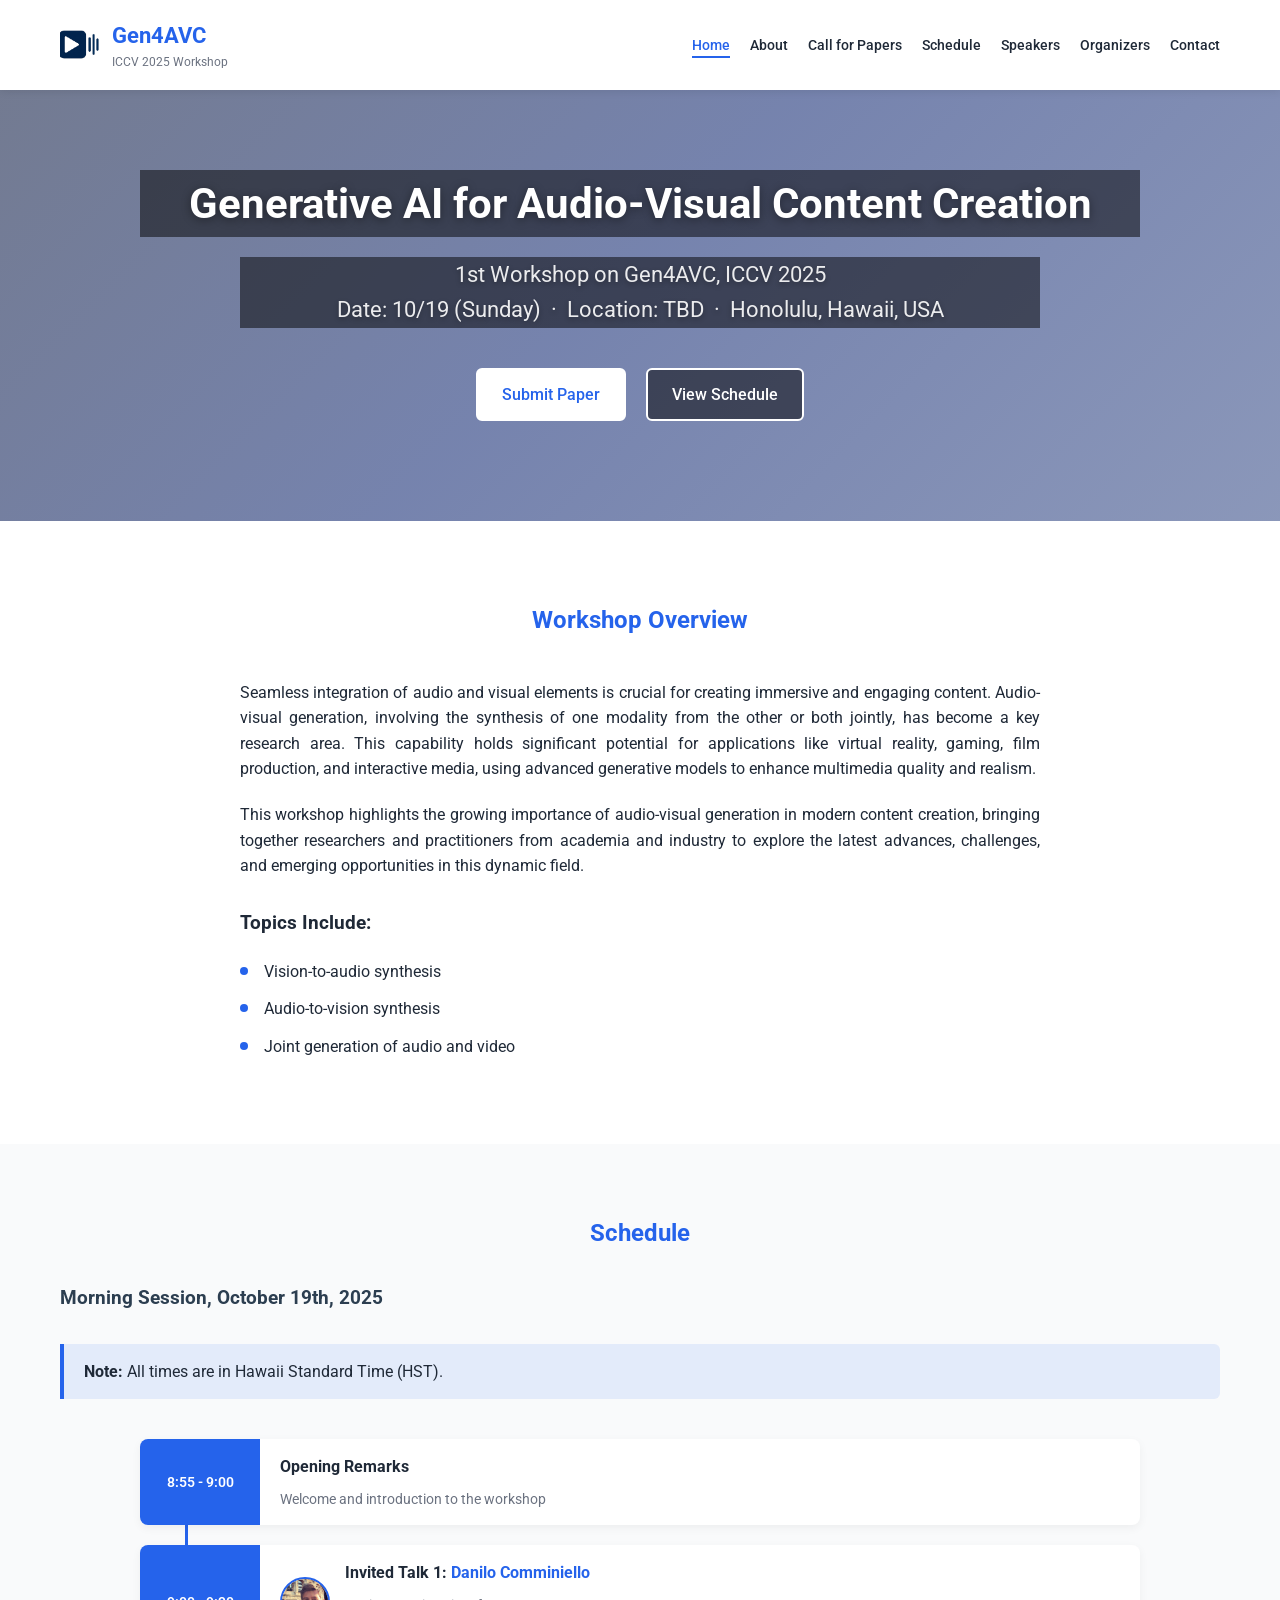
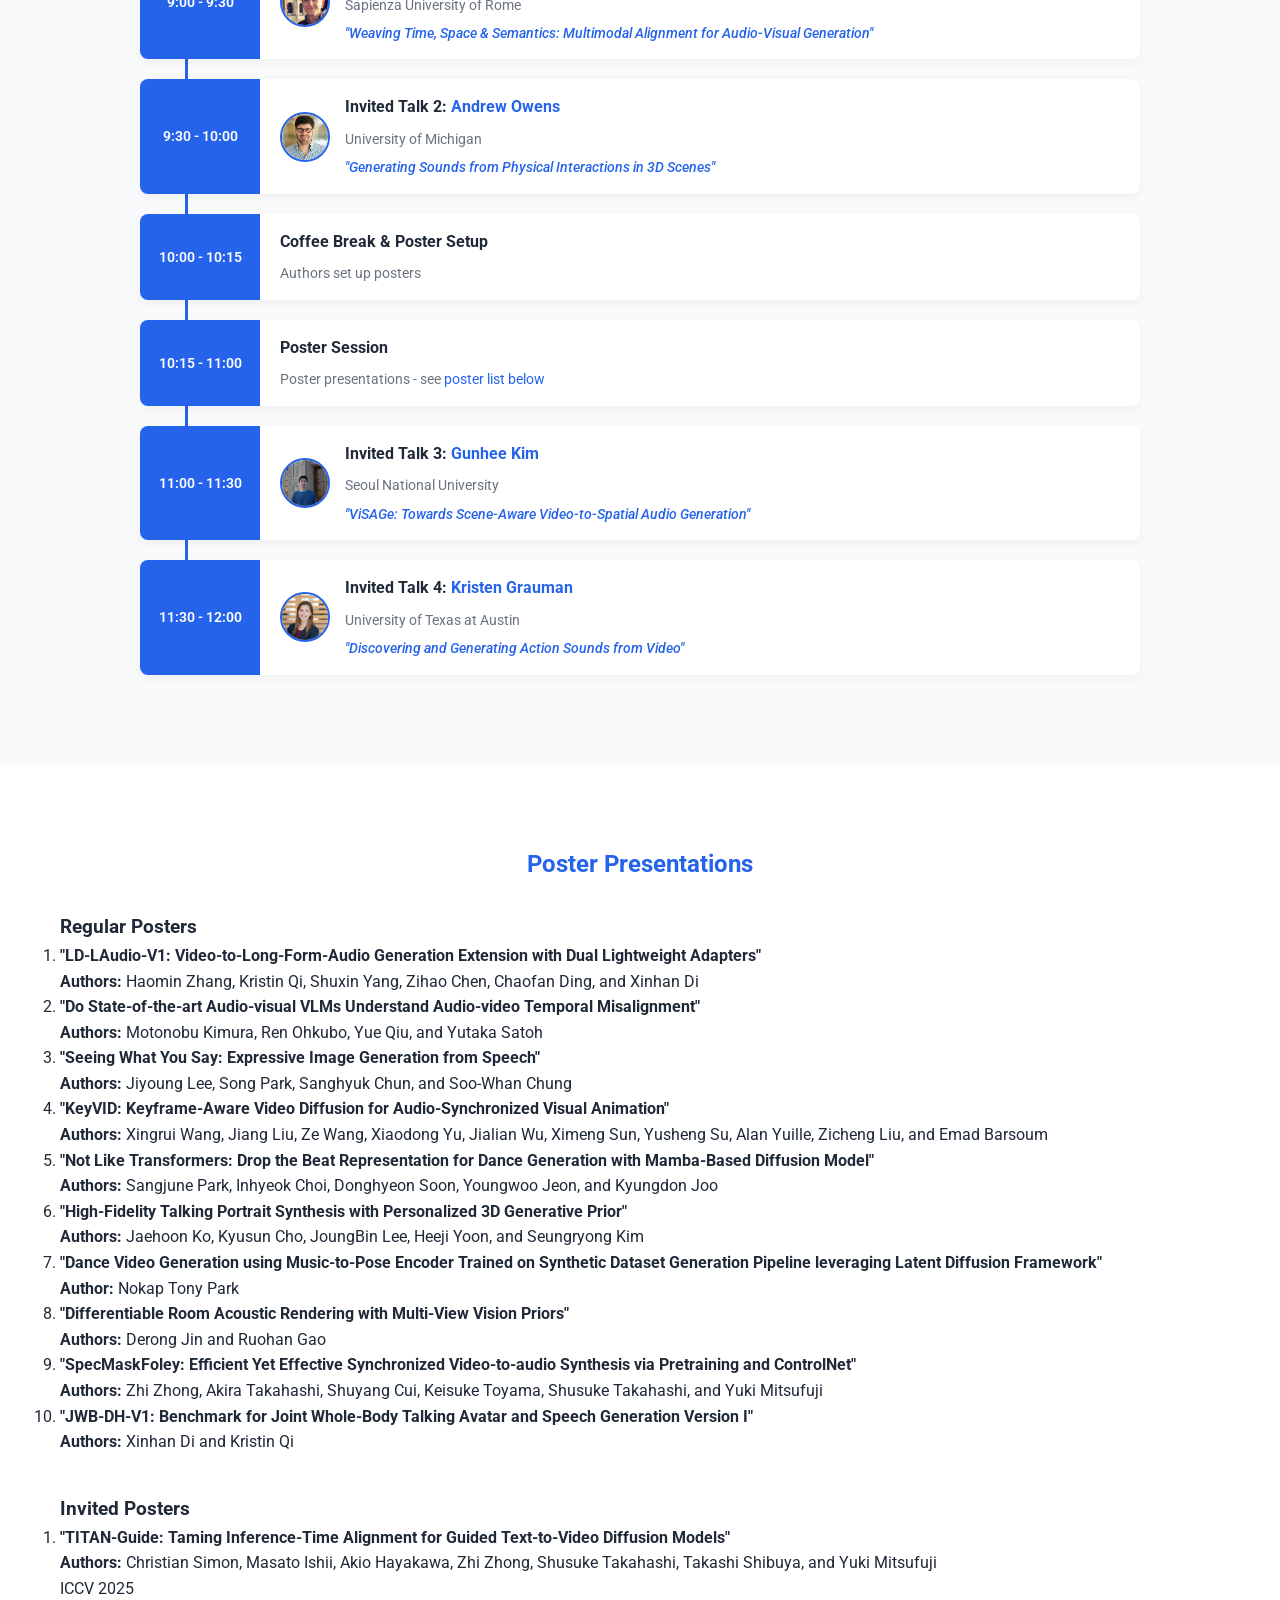
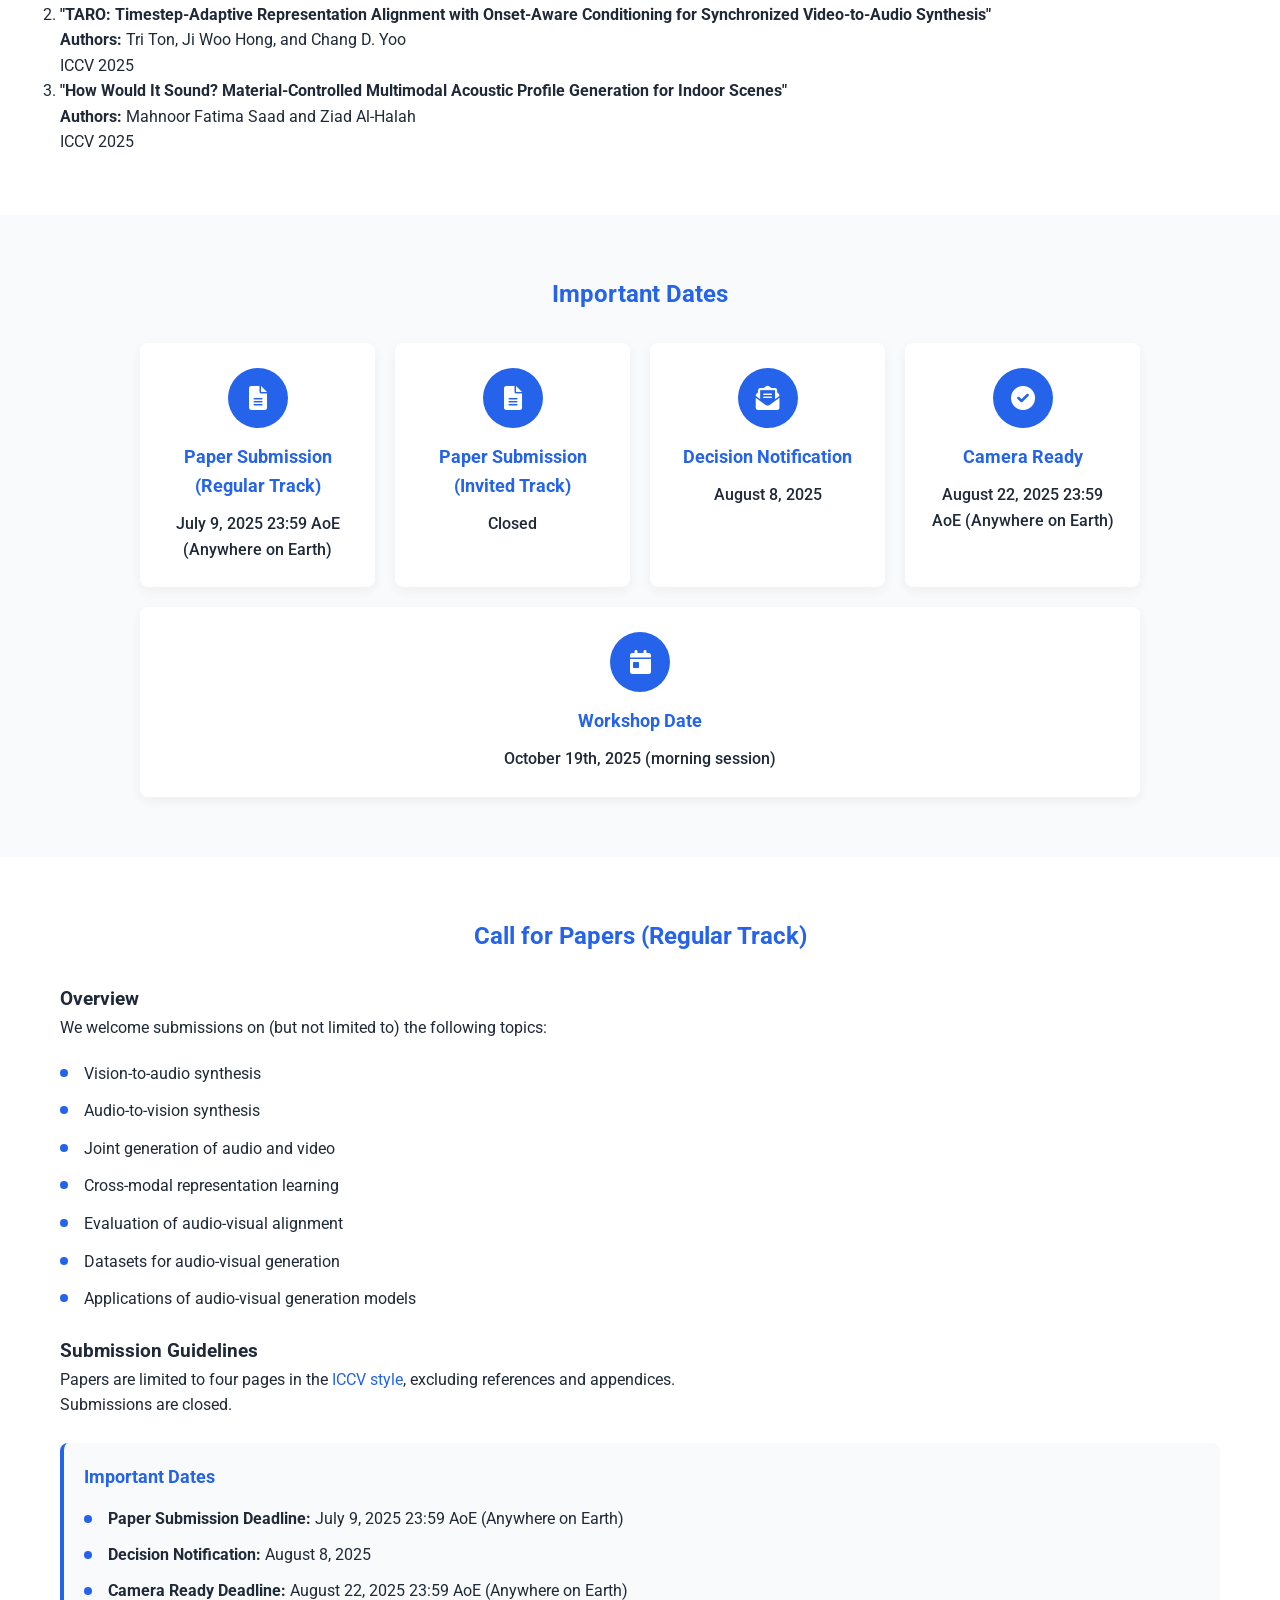
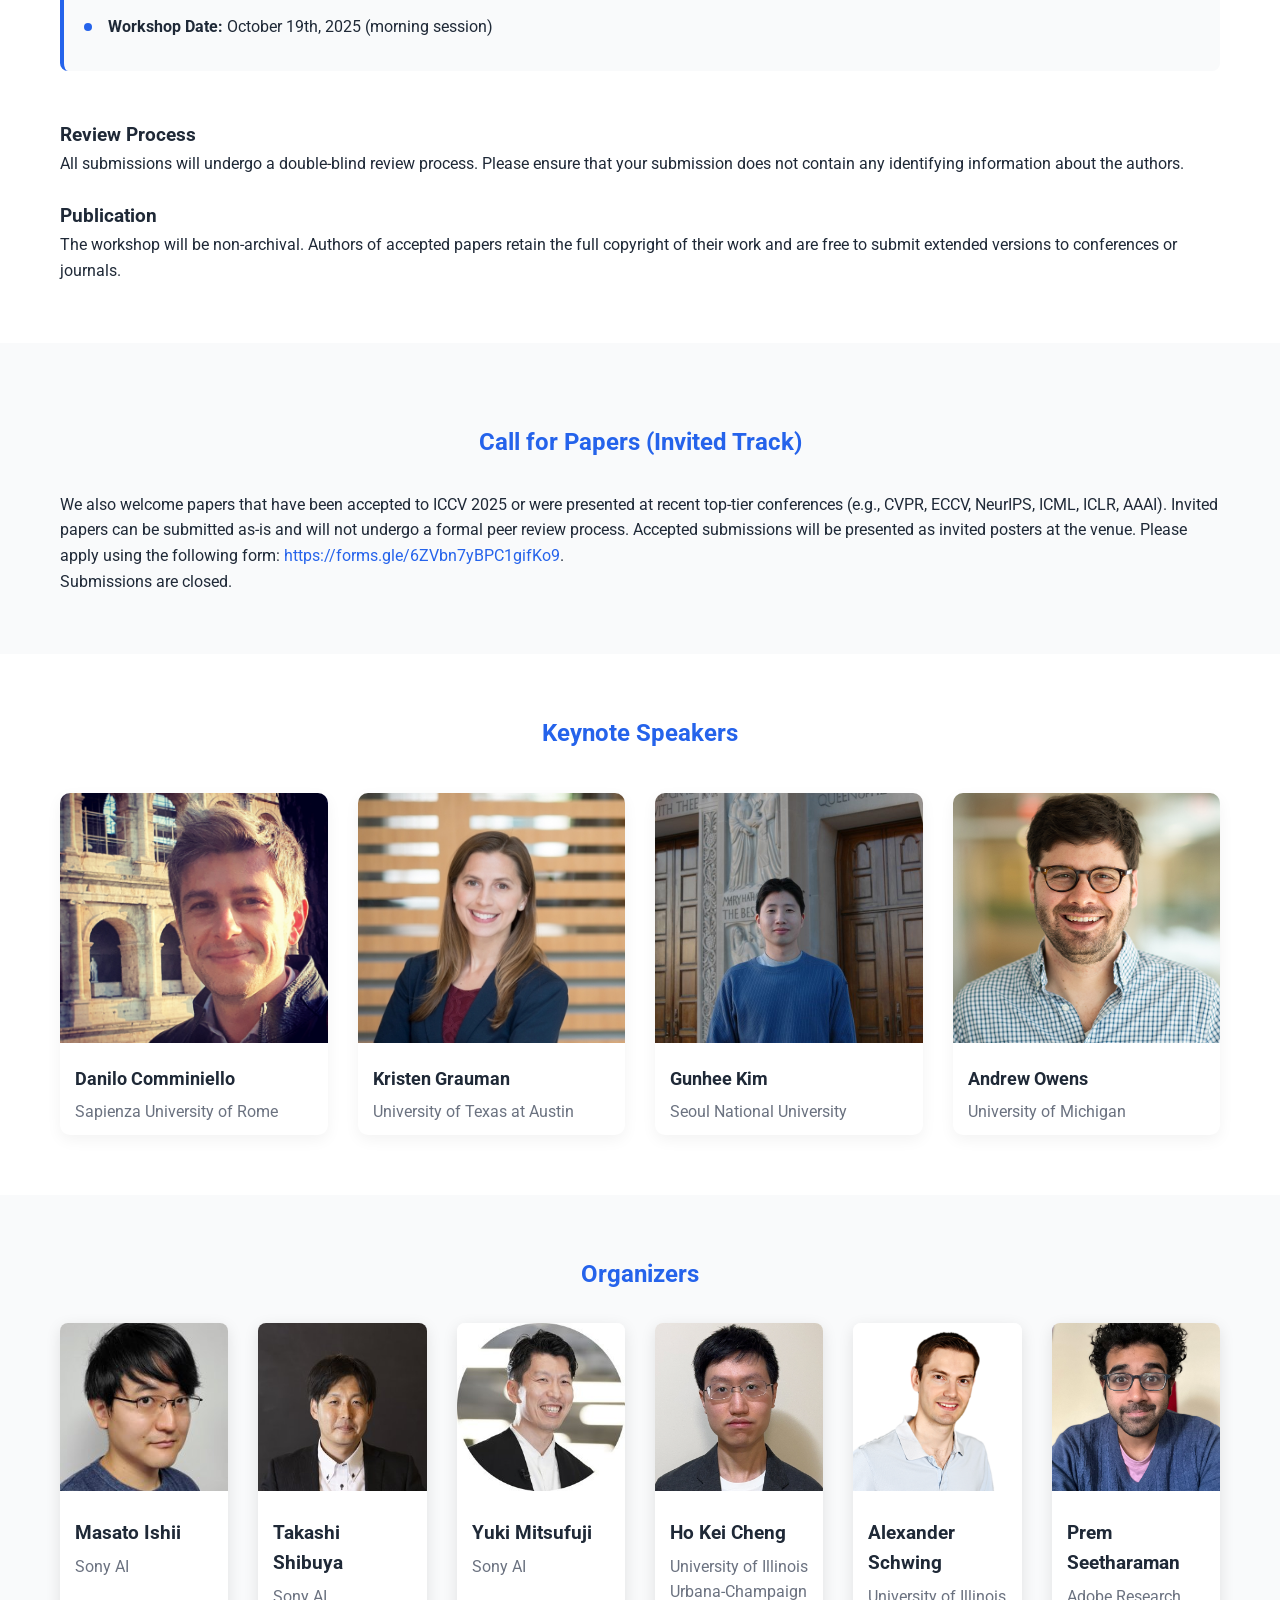
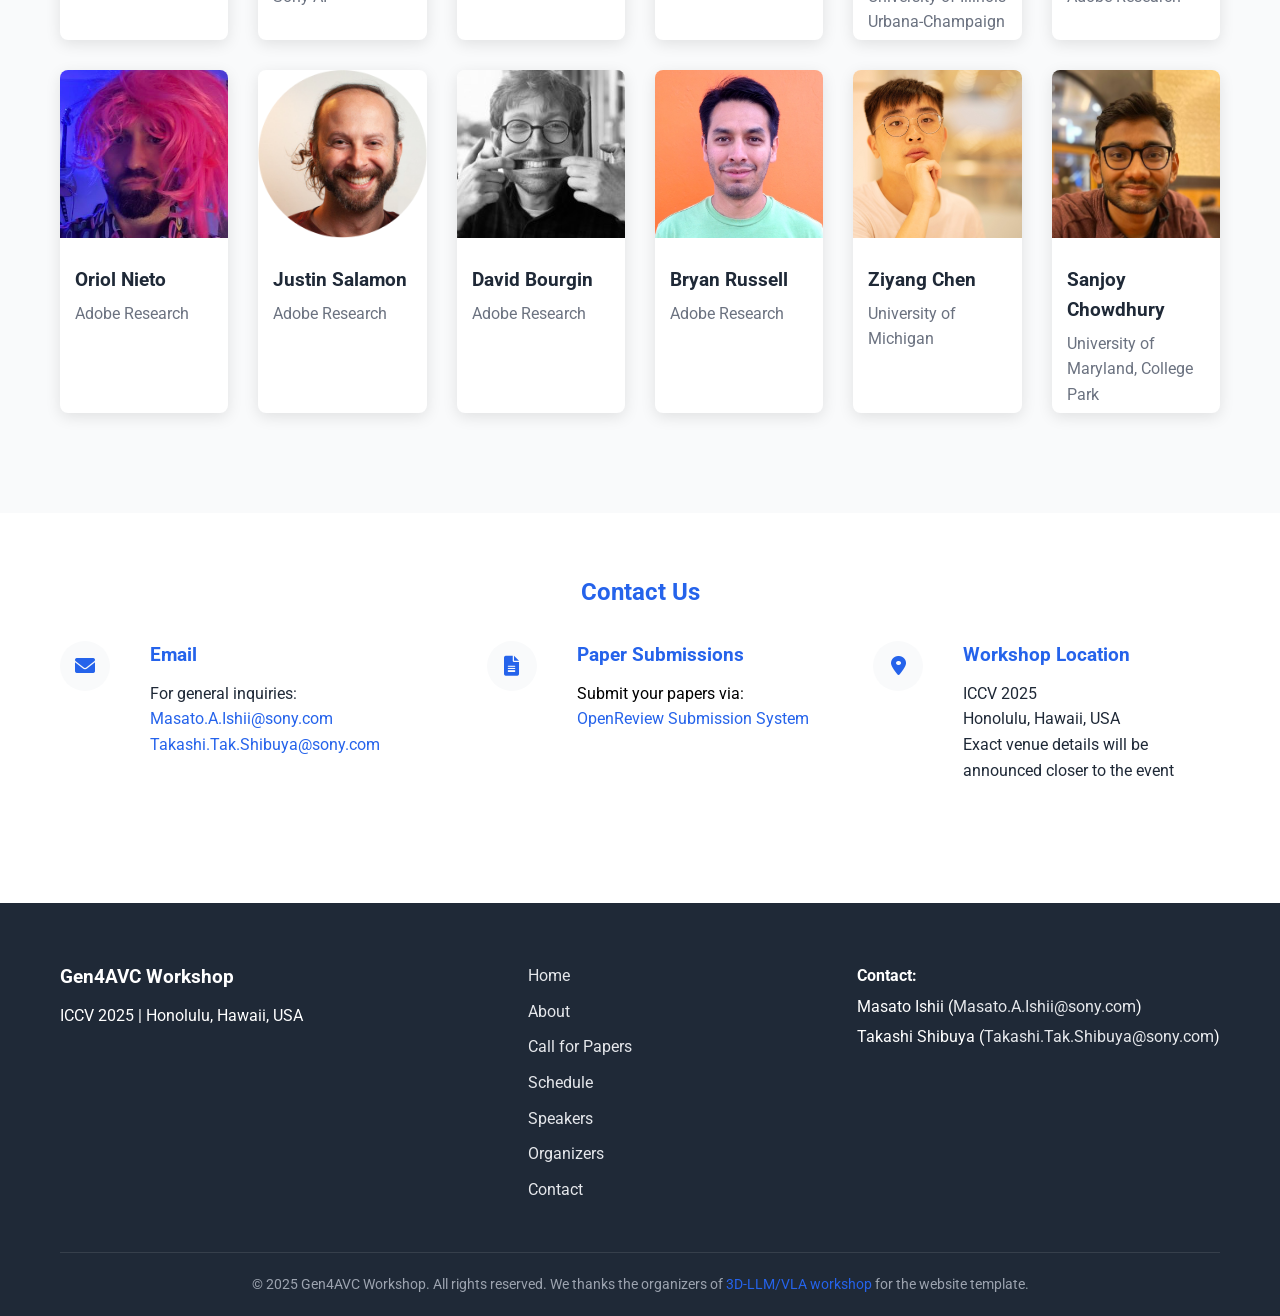
==== index.html @ 3eb81c3b "add schedule and posters" ====
<!DOCTYPE html>
<html lang="en">
    <head>
        <meta charset="UTF-8">
        <meta name="viewport" content="width=device-width, initial-scale=1.0">

        <!-- Primary Meta Tags -->
        <title>Gen4AVC Workshop | ICCV 2025</title>
        <meta name="title" content="Gen4AVC Workshop | ICCV 2025">
        <meta name="description"
            content="Generative AI for Audio-Visual Content Creation. Join us at ICCV 2025 in Hawaii, USA to explore multimodal generation with sight and sound.">
        <meta name="keywords" content="audio-visual, multimodal, generative models, ICCV 2025, computer vision">
        <meta name="author" content="Gen4AVC Workshop Organizers">

        <!-- Favicon -->
        <link rel="icon" type="image/png" href="imgs/logo.png">

        <!-- Canonical URL -->
        <link rel="canonical" href="https://gen4avc.github.io/">

        <!-- Open Graph / Facebook -->
        <meta property="og:type" content="website">
        <meta property="og:url" content="https://gen4avc.github.io/">
        <meta property="og:title" content="Gen4AVC Workshop | ICCV 2025">
        <meta property="og:description"
            content="Generative AI for Audio-Visual Content Creation. Join us at ICCV 2025 in Hawaii, USA to explore multimodal generation with sight and sound.">
        <meta property="og:image"
            content="https://gen4avc.github.io/imgs/card.jpg">
        <meta property="og:image:type" content="image/jpeg">
        <meta property="og:image:width" content="1776">
        <meta property="og:image:height" content="511">

        <!-- Twitter -->
        <meta name="twitter:card" content="summary_large_image">
        <meta name="twitter:url"
            content="https://gen4avc.github.io/">
        <meta name="twitter:title"
            content="Gen4AVC Workshop | ICCV 2025">
        <meta name="twitter:description"
            content="Generative AI for Audio-Visual Content Creation. Join us at ICCV 2025 in Hawaii, USA to explore multimodal generation with sight and sound.">
        <meta name="twitter:image"
            content="https://gen4avc.github.io/imgs/card.jpg">

        <!-- Schema.org for Google -->
        <!-- <script type="application/ld+json">
        {
          "@context": "https://schema.org",
          "@type": "Event",
          "name": "3D-LLM/VLA Workshop at CVPR 2025",
          "description": "Workshop on Bridging Language, Vision and Action in 3D Environments",
          "startDate": "2025-06-12T08:00:00-05:00",
          "endDate": "2025-06-12T12:30:00-05:00",
          "eventStatus": "https://schema.org/EventScheduled",
          "eventAttendanceMode": "https://schema.org/OfflineEventAttendanceMode",
          "location": {
            "@type": "Place",
            "name": "CVPR 2025",
            "address": {
              "@type": "PostalAddress",
              "addressLocality": "Nashville",
              "addressRegion": "TN",
              "addressCountry": "USA"
            }
          },
          "organizer": {
            "@type": "Organization",
            "name": "3D-LLM/VLA Workshop Organizing Committee",
            "url": "https://3d-llm-vla.github.io/"
          },
          "image": "https://3d-llm-vla.github.io/imgs/logo.png",
          "offers": {
            "@type": "Offer",
            "availability": "https://schema.org/InStock",
            "url": "https://3d-llm-vla.github.io/"
          }
        }
        </script> -->

        <!-- Existing CSS and font links -->
        <link rel="stylesheet" href="css/styles.css">
        <link rel="stylesheet"
            href="https://cdnjs.cloudflare.com/ajax/libs/font-awesome/6.0.0/css/all.min.css">
        <link
            href="https://fonts.googleapis.com/css2?family=Roboto:wght@300;400;500;700&display=swap"
            rel="stylesheet">
        <!-- Removed Three.js and VANTA.js scripts for static gradient background -->

        <script>
        // Define the deadlines (converted to UTC)
        // Submission Deadline: July 9, 2025 23:59 AoE equals July 10, 2025 11:59:00 UTC
        var submissionDeadline = new Date("Jul 10, 2025 11:59:00 UTC").getTime();
        // Camera Ready Deadline: Aug. 22, 2025 23:59 AoE equals Aug. 23, 2025 11:59:00 UTC
        var cameraReadyDeadline = new Date("Aug 23, 2025 11:59:00 UTC").getTime();

        // Function to update a countdown element by id
        function updateCountdown(deadline, elementId) {
            var now = new Date().getTime();
            var distance = deadline - now;
            var countdownElem = document.getElementById(elementId);
            if (distance < 0) {
            countdownElem.innerHTML = "00 weeks 00 days 00:00:00";
            countdownElem.style.color = "gray";
            } else {
            var totalDays = Math.floor(distance / (1000 * 60 * 60 * 24));
            var weeks = Math.floor(totalDays / 7);
            var days = totalDays % 7;
            var hours = Math.floor((distance % (1000 * 60 * 60 * 24)) / (1000 * 60 * 60));
            var minutes = Math.floor((distance % (1000 * 60 * 60)) / (1000 * 60));
            var seconds = Math.floor((distance % (1000 * 60)) / 1000);
            var formatNumber = function(num) {
                return num < 10 ? "0" + num : num;
            };
            countdownElem.innerHTML = formatNumber(weeks) + " weeks " +
                formatNumber(days) + " days " + formatNumber(hours) + ":" +
                formatNumber(minutes) + ":" + formatNumber(seconds);
            }
            countdownElem.style.color = "black"; // Reset color to black if not expired
        }

        // Update both countdowns every second
        setInterval(function() {
            updateCountdown(submissionDeadline, "countdown_submission");
            updateCountdown(cameraReadyDeadline, "countdown_camera");
        }, 1000);
        </script>
    </script>
    </head>

    <body>
        <header class="fixed-header">
            <div class="container">
                <div class="logo">
                    <div class="logo-container">
                        <img src="imgs/logo.png" alt="Gen4AVC Logo"
                            class="logo-image">
                        <div class="logo-text">
                            <h1>Gen4AVC</h1>
                            <p>ICCV 2025 Workshop</p>
                        </div>
                    </div>
                </div>
                <nav>
                    <ul>
                        <li><a href="#home" class="active">Home</a></li>
                        <li><a href="#about">About</a></li>
                        <li><a href="#call">Call for Papers</a></li>
                        <li><a href="#schedule">Schedule</a></li>
                        <li><a href="#speakers">Speakers</a></li>
                        <li><a href="#organizers">Organizers</a></li>
                        <li><a href="#contact">Contact</a></li>
                    </ul>
                    <div class="hamburger">
                        <span></span>
                        <span></span>
                        <span></span>
                    </div>
                </nav>
            </div>
        </header>

        <!-- Home/Hero Section -->
        <section id="home" class="hero">
            <div id="hero-background"></div>
            <div class="container">
                <h2 style="max-width: 1000px; margin-top: -40px; background-color: rgba(0, 0, 0, .5);">Generative AI for Audio-Visual Content Creation</h2>
                <p class="centered-subtitle" style="background-color: rgba(0, 0, 0, .5)">1st Workshop on Gen4AVC, ICCV 2025
                    <br>
                    Date: 10/19 (Sunday) &nbsp;&middot;&nbsp; Location: TBD &nbsp;&middot;&nbsp; Honolulu, Hawaii, USA</p>
                <div class="cta-buttons">
                    <a href="#call" class="btn primary">Submit Paper</a>
                    <a href="#schedule" class="btn secondary" style="background-color: rgba(0, 0, 0, .5)">View Schedule</a>
                </div>
            </div>
        </section>

        <!-- About/Overview Section -->
        <section id="about" class="overview" style="margin-bottom: -60px;">
            <div class="container">
                <h2>Workshop Overview</h2>
                <div class="overview-content">
                    <div class="overview-text">
                        <p style="text-align: justify;">Seamless integration of audio and visual elements is crucial for creating immersive and engaging content. Audio-visual generation, involving the synthesis of one modality from the other or both jointly,
                        has become a key research area. This capability holds significant potential for applications like virtual reality, gaming, film production, and interactive media, using advanced generative models to enhance
                        multimedia quality and realism.</p>
                        
                        <p style="text-align: justify;">This workshop highlights the growing importance of audio-visual generation in modern content
                        creation, bringing together researchers and practitioners from academia and industry to explore the latest advances, challenges, and emerging opportunities in this dynamic field.</p>

                    <div class="topics" style="margin-top: 30px;">
                        <h3>Topics Include:</h3>
                        <ul>
                            <li>Vision-to-audio synthesis</li>
                            <li>Audio-to-vision synthesis</li>
                            <li>Joint generation of audio and video</li>
                        </ul>
                    </div>
                    </div>
                </div>
                
                
            </div>
        </section>

        <!-- Schedule Section -->
        <section id="schedule" class="schedule-section">
            <div class="container">
                <h2>Schedule</h2>
                <p><strong style="font-size: 1.2em; color: #2c3e50;">Morning Session, October 19th, 2025</strong></p>

                <div class="schedule-note">
                    <p><strong>Note:</strong> All times are in Hawaii Standard Time (HST).</p>
                </div>

                <div class="timeline">
                    <div class="timeline-item">
                        <div class="time">8:55 - 9:00</div>
                        <div class="event">
                            <h3>Opening Remarks</h3>
                            <p>Welcome and introduction to the workshop</p>
                        </div>
                    </div>

                    <div class="timeline-item">
                        <div class="time">9:00 - 9:30</div>
                        <div class="event">
                            <div class="event-with-photo">
                                <img src="imgs/speakers/danilo_comminiello.jpg" alt="Danilo Comminiello" class="speaker-thumbnail">
                                <div class="event-details">
                                    <h3>Invited Talk 1: <a href="https://danilocomminiello.site.uniroma1.it/" target="_blank">Danilo Comminiello</a></h3>
                                    <p>Sapienza University of Rome</p>
                                    <p class="talk-title">"Weaving Time, Space & Semantics: Multimodal Alignment for Audio-Visual Generation"</p>
                                </div>
                            </div>
                        </div>
                    </div>

                    <div class="timeline-item">
                        <div class="time">9:30 - 10:00</div>
                        <div class="event">
                            <div class="event-with-photo">
                                <img src="imgs/speakers/andrew_owens.jpg" alt="Andrew Owens" class="speaker-thumbnail">
                                <div class="event-details">
                                    <h3>Invited Talk 2: <a href="https://andrewowens.com/" target="_blank">Andrew Owens</a></h3>
                                    <p>University of Michigan</p>
                                    <p class="talk-title">"Generating Sounds from Physical Interactions in 3D Scenes"</p>
                                </div>
                            </div>
                        </div>
                    </div>

                    <div class="timeline-item">
                        <div class="time">10:00 - 10:15</div>
                        <div class="event">
                            <h3>Coffee Break & Poster Setup</h3>
                            <p>Authors set up posters</p>
                        </div>
                    </div>

                    <div class="timeline-item">
                        <div class="time">10:15 - 11:00</div>
                        <div class="event">
                            <h3>Poster Session</h3>
                            <p>Poster presentations - see <a href="#posters">poster list below</a></p>
                        </div>
                    </div>

                    <div class="timeline-item">
                        <div class="time">11:00 - 11:30</div>
                        <div class="event">
                            <div class="event-with-photo">
                                <img src="imgs/speakers/gunhee_kim.jpg" alt="Gunhee Kim" class="speaker-thumbnail">
                                <div class="event-details">
                                    <h3>Invited Talk 3: <a href="https://vision.snu.ac.kr/gunhee/" target="_blank">Gunhee Kim</a></h3>
                                    <p>Seoul National University</p>
                                    <p class="talk-title">"ViSAGe: Towards Scene-Aware Video-to-Spatial Audio Generation"</p>
                                </div>
                            </div>
                        </div>
                    </div>

                    <div class="timeline-item">
                        <div class="time">11:30 - 12:00</div>
                        <div class="event">
                            <div class="event-with-photo">
                                <img src="imgs/speakers/kristen_grauman.jpg" alt="Kristen Grauman" class="speaker-thumbnail">
                                <div class="event-details">
                                    <h3>Invited Talk 4: <a href="https://www.cs.utexas.edu/~grauman/" target="_blank">Kristen Grauman</a></h3>
                                    <p>University of Texas at Austin</p>
                                    <p class="talk-title">"Discovering and Generating Action Sounds from Video"</p>
                                </div>
                            </div>
                        </div>
                    </div>
                </div>
            </div>
        </section>

        <!-- Posters Section -->
        <section id="posters" class="posters-section">
            <div class="container">
                <h2>Poster Presentations</h2>
                
                <div class="posters-content">
                    <h3>Regular Posters</h3>
                    <ol class="poster-list">
                        <li class="poster-item">
                            <h4>"LD-LAudio-V1: Video-to-Long-Form-Audio Generation Extension with Dual Lightweight Adapters"</h4>
                            <p><strong>Authors:</strong> Haomin Zhang, Kristin Qi, Shuxin Yang, Zihao Chen, Chaofan Ding, and Xinhan Di</p>
                        </li>

                        <li class="poster-item">
                            <h4>"Do State-of-the-art Audio-visual VLMs Understand Audio-video Temporal Misalignment"</h4>
                            <p><strong>Authors:</strong> Motonobu Kimura, Ren Ohkubo, Yue Qiu, and Yutaka Satoh</p>
                        </li>

                        <li class="poster-item">
                            <h4>"Seeing What You Say: Expressive Image Generation from Speech"</h4>
                            <p><strong>Authors:</strong> Jiyoung Lee, Song Park, Sanghyuk Chun, and Soo-Whan Chung</p>
                        </li>

                        <li class="poster-item">
                            <h4>"KeyVID: Keyframe-Aware Video Diffusion for Audio-Synchronized Visual Animation"</h4>
                            <p><strong>Authors:</strong> Xingrui Wang, Jiang Liu, Ze Wang, Xiaodong Yu, Jialian Wu, Ximeng Sun, Yusheng Su, Alan Yuille, Zicheng Liu, and Emad Barsoum</p>
                        </li>

                        <li class="poster-item">
                            <h4>"Not Like Transformers: Drop the Beat Representation for Dance Generation with Mamba-Based Diffusion Model"</h4>
                            <p><strong>Authors:</strong> Sangjune Park, Inhyeok Choi, Donghyeon Soon, Youngwoo Jeon, and Kyungdon Joo</p>
                        </li>

                        <li class="poster-item">
                            <h4>"High-Fidelity Talking Portrait Synthesis with Personalized 3D Generative Prior"</h4>
                            <p><strong>Authors:</strong> Jaehoon Ko, Kyusun Cho, JoungBin Lee, Heeji Yoon, and Seungryong Kim</p>
                        </li>

                        <li class="poster-item">
                            <h4>"Dance Video Generation using Music-to-Pose Encoder Trained on Synthetic Dataset Generation Pipeline leveraging Latent Diffusion Framework"</h4>
                            <p><strong>Author:</strong> Nokap Tony Park</p>
                        </li>

                        <li class="poster-item">
                            <h4>"Differentiable Room Acoustic Rendering with Multi-View Vision Priors"</h4>
                            <p><strong>Authors:</strong> Derong Jin and Ruohan Gao</p>
                        </li>

                        <li class="poster-item">
                            <h4>"SpecMaskFoley: Efficient Yet Effective Synchronized Video-to-audio Synthesis via Pretraining and ControlNet"</h4>
                            <p><strong>Authors:</strong> Zhi Zhong, Akira Takahashi, Shuyang Cui, Keisuke Toyama, Shusuke Takahashi, and Yuki Mitsufuji</p>
                        </li>

                        <li class="poster-item">
                            <h4>"JWB-DH-V1: Benchmark for Joint Whole-Body Talking Avatar and Speech Generation Version I"</h4>
                            <p><strong>Authors:</strong> Xinhan Di and Kristin Qi</p>
                        </li>
                    </ol>

                    <h3 style="margin-top: 40px;">Invited Posters</h3>
                    <ol class="poster-list">
                        <li class="poster-item invited">
                            <h4>"TITAN-Guide: Taming Inference-Time Alignment for Guided Text-to-Video Diffusion Models"</h4>
                            <p><strong>Authors:</strong> Christian Simon, Masato Ishii, Akio Hayakawa, Zhi Zhong, Shusuke Takahashi, Takashi Shibuya, and Yuki Mitsufuji</p>
                            <p class="venue-tag">ICCV 2025</p>
                        </li>

                        <li class="poster-item invited">
                            <h4>"TARO: Timestep-Adaptive Representation Alignment with Onset-Aware Conditioning for Synchronized Video-to-Audio Synthesis"</h4>
                            <p><strong>Authors:</strong> Tri Ton, Ji Woo Hong, and Chang D. Yoo</p>
                            <p class="venue-tag">ICCV 2025</p>
                        </li>

                        <li class="poster-item invited">
                            <h4>"How Would It Sound? Material-Controlled Multimodal Acoustic Profile Generation for Indoor Scenes"</h4>
                            <p><strong>Authors:</strong> Mahnoor Fatima Saad and Ziad Al-Halah</p>
                            <p class="venue-tag">ICCV 2025</p>
                        </li>
                    </ol>
                </div>
            </div>
        </section>

        <!-- Important Dates Section -->
        <section id="dates" class="dates-section">
            <div class="container">
                <h2>Important Dates</h2>
                <div class="dates-container">
                    <div class="date-item">
                        <div class="date-icon">
                            <i class="fas fa-file-alt"></i>
                        </div>
                        <div class="date-info">
                            <h3>Paper Submission (Regular Track)</h3>
                            <p>July 9, 2025 23:59 AoE (Anywhere on Earth)</p>
                            <!-- <div id="countdown_submission"></div> -->
                        </div>
                    </div>

                    <div class="date-item">
                        <div class="date-icon">
                            <i class="fas fa-file-alt"></i>
                        </div>
                        <div class="date-info">
                            <h3>Paper Submission (Invited Track)</h3>
                            <p>Closed</p>
                            <!-- <div id="countdown_submission"></div> -->
                        </div>
                    </div>

                    <div class="date-item">
                        <div class="date-icon">
                            <i class="fas fa-envelope-open-text"></i>
                        </div>
                        <div class="date-info">
                            <h3>Decision Notification</h3>
                            <p>August 8, 2025</p>
                        </div>
                    </div>

                    <div class="date-item">
                        <div class="date-icon">
                            <i class="fas fa-check-circle"></i>
                        </div>
                        <div class="date-info">
                            <h3>Camera Ready</h3>
                            <p>August 22, 2025 23:59 AoE (Anywhere on Earth)</p>
                            <!-- <div id="countdown_camera"></div> -->
                        </div>
                    </div>

                    <div class="date-item">
                        <div class="date-icon">
                            <i class="fas fa-calendar-day"></i>
                        </div>
                        <div class="date-info">
                            <h3>Workshop Date</h3>
                            <p>October 19th, 2025 (morning session)</p>
                        </div>
                    </div>
                </div>
            </div>
        </section>

        <!-- Call for Papers Section -->
        <section id="call" class="call-section">
            <div class="container">
                <h2>Call for Papers (Regular Track)</h2>
                <div class="paper-info">
                    <h3>Overview</h3>
                    <p>
                        We welcome submissions on (but not limited to) the following topics:
                        <!-- We invite submissions of papers related to the
                        integration of language and 3D perception, with a focus
                        on developing embodied agents and robots. Topics of
                        interest include, but are not limited to: -->
                    </p>

                    <ul class="topics-list" style="margin-top: 20px;">
                        <li>Vision-to-audio synthesis</li>
                        <li>Audio-to-vision synthesis</li>
                        <li>Joint generation of audio and video</li>
                        <li>Cross-modal representation learning</li>
                        <li>Evaluation of audio-visual alignment</li>
                        <li>Datasets for audio-visual generation</li>
                        <li>Applications of audio-visual generation models</li>
                    </ul>

                    <h3>Submission Guidelines</h3>
                    <p>
                        Papers are limited to four pages in the <a href="https://media.eventhosts.cc/Conferences/ICCV2025/ICCV2025-Author-Kit-Feb.zip">ICCV style</a>, excluding references and appendices.
                        <!-- Papers should be submitted in the <a href="https://media.eventhosts.cc/Conferences/ICCV2025/ICCV2025-Author-Kit-Feb.zip">ICCV format</a>,
                        with a length of 2-8 pages (excluding references). All
                        submissions will be peer-reviewed, and accepted papers
                        will be presented at the workshop as posters. -->
                    </p>

                    <!-- <p>Submissions should be made through the <a
                            href="https://openreview.net/group?id=thecvf.com/ICCV/2025/Workshop/Gen4AVC"
                            target="_blank">OpenReview submission
                            system</a>.</p> -->

                    <p>Submissions are closed.</p>

                    <div class="submission-box">
                        <h4>Important Dates</h4>
                        <ul>
                            <li><strong>Paper Submission Deadline:</strong>
                                July 9, 2025 23:59 AoE (Anywhere on Earth)</li>
                            <li><strong>Decision Notification:</strong> August 8, 2025</li>
                            <li><strong>Camera Ready Deadline:</strong> August 22, 2025 23:59 AoE (Anywhere on Earth)</li>
                            <li><strong>Workshop Date:</strong> October 19th, 2025 (morning session)</li>
                        </ul>
                    </div>

                    <br>

                    <h3>Review Process</h3>
                    <p>
                        All submissions will undergo a double-blind review
                        process. 
                        Please ensure that your submission does not
                        contain any identifying information about the authors.
                    </p>

                    <br>

                    <h3>Publication</h3>
                    <p>The workshop will be non-archival. Authors of accepted
                        papers retain the full copyright of their work and are
                        free to submit extended versions to conferences or
                        journals.
                    </p>
                </div>
            </div>
        </section>

        <!-- Call for Invited Papers Section -->
        <section id="call" class="call-section-2">
            <div class="container">
                <h2>Call for Papers (Invited Track)</h2>
                <p>
                We also welcome papers that have been accepted to ICCV 2025 or were presented at recent top-tier conferences (e.g., CVPR, ECCV, NeurIPS, ICML, ICLR, AAAI). 
                Invited papers can be submitted as-is and will not undergo a formal peer review process.
                Accepted submissions will be presented as invited posters at the venue.
                Please apply using the following form: <a href="https://forms.gle/6ZVbn7yBPC1gifKo9">https://forms.gle/6ZVbn7yBPC1gifKo9</a>.
                </p>
                <p>
                Submissions are closed.
                </p>
                </div>
            </div>
        </section>

        <!-- Speakers Section -->
        <section id="speakers" class="speakers-section">
            <div class="container">
                <h2>Keynote Speakers</h2>

                <div class="speakers-grid full">
                    <div class="speaker-card">
                        <a href="https://danilocomminiello.site.uniroma1.it/"
                            target="_blank">
                            <img src="imgs/speakers/danilo_comminiello.jpg"
                                alt="Danilo Comminiello">
                            <div class="speaker-info">
                                <h3>Danilo Comminiello</h3>
                                <p class="affiliation">Sapienza University of Rome</p>
                            </div>
                        </a>
                    </div>

                    <div class="speaker-card">
                        <a href="https://www.cs.utexas.edu/~grauman/"
                            target="_blank">
                            <img src="imgs/speakers/kristen_grauman.jpg"
                                alt="Kristen Grauman">
                            <div class="speaker-info">
                                <h3>Kristen Grauman</h3>
                                <p class="affiliation">University of Texas at Austin</p>
                            </div>
                        </a>
                    </div>

                    <div class="speaker-card">
                        <a href="https://vision.snu.ac.kr/gunhee/"
                            target="_blank">
                            <img src="imgs/speakers/gunhee_kim.jpg"
                                alt="Gunhee Kim">
                            <div class="speaker-info">
                                <h3>Gunhee Kim</h3>
                                <p class="affiliation">Seoul National University</p>
                            </div>
                        </a>
                    </div>

                    <div class="speaker-card">
                        <a href="https://andrewowens.com/" target="_blank">
                            <img src="imgs/speakers/andrew_owens.jpg"
                                alt="Andrew Owens">
                            <div class="speaker-info">
                                <h3>Andrew Owens</h3>
                                <p class="affiliation">University of Michigan</p>
                            </div>
                        </a>
                    </div>
                </div>
            </div>
        </section>

        <!-- Organizers Section -->
        <section id="organizers" class="organizers-section">
            <div class="container">
                <h2>Organizers</h2>

                <div class="organizers-grid">
                    <div class="organizer-card">
                        <a href="https://scholar.google.com/citations?user=RRIO1CcAAAAJ" target="_blank">
                            <img src="imgs/organizers/masato_ishii.jpeg"
                                alt="Masato Ishii">
                            <h3>Masato Ishii</h3>
                            <p class="affiliation">Sony AI</p>
                        </a>
                    </div>

                    <div class="organizer-card">
                        <a href="https://scholar.google.com/citations?user=XCRO260AAAAJ" target="_blank">
                            <img src="imgs/organizers/takashi_shibuya.jpeg"
                                alt="Takashi Shibuya">
                            <h3>Takashi Shibuya</h3>
                            <p class="affiliation">Sony AI</p>
                        </a>
                    </div>

                    <div class="organizer-card">
                        <a href="https://www.yukimitsufuji.com/" target="_blank">
                            <img src="imgs/organizers/yuki_mitsufuji.jpeg" alt="Yuki Mitsufuji">
                            <h3>Yuki Mitsufuji</h3>
                            <p class="affiliation">Sony AI</p>
                        </a>
                    </div>

                    <div class="organizer-card">
                        <a href="https://hkchengrex.com/" target="_blank">
                            <img src="imgs/organizers/rex_cheng.jpeg" alt="Ho Kei Cheng">
                            <h3>Ho Kei Cheng</h3>
                            <p class="affiliation">University of Illinois Urbana-Champaign</p>
                        </a>
                    </div>

                    <div class="organizer-card">
                        <a href="https://www.alexander-schwing.de/" target="_blank">
                            <img src="imgs/organizers/alexander_schwing.png" alt="Alexander Schwing">
                            <h3>Alexander Schwing</h3>
                            <p class="affiliation">University of Illinois Urbana-Champaign</p>
                        </a>
                    </div>

                    <div class="organizer-card">
                        <a href="https://pseeth.github.io/" target="_blank">
                            <img src="imgs/organizers/prem_seetharaman.jpg" alt="Prem Seetharaman">
                            <h3>Prem Seetharaman</h3>
                            <p class="affiliation">Adobe Research</p>
                        </a>
                    </div>

                    <div class="organizer-card">
                        <a href="https://www.urinieto.com/" target="_blank">
                            <img src="imgs/organizers/oriol_nieto.jpg" alt="Oriol Nieto">
                            <h3>Oriol Nieto</h3>
                            <p class="affiliation">Adobe Research</p>
                        </a>
                    </div>

                    <div class="organizer-card">
                        <a href="https://www.justinsalamon.com/" target="_blank">
                            <img src="imgs/organizers/justin_salamon.png" alt="Justin Salamon">
                            <h3>Justin Salamon</h3>
                            <p class="affiliation">Adobe Research</p>
                        </a>
                    </div>

                    <div class="organizer-card">
                        <a href="https://www.davidbourgin.com/" target="_blank">
                            <img src="imgs/organizers/david_bourgin.jpeg" alt="David Bourgin">
                            <h3>David Bourgin</h3>
                            <p class="affiliation">Adobe Research</p>
                        </a>
                    </div>

                    <div class="organizer-card">
                        <a href="https://bryanrussell.org/" target="_blank">
                            <img src="imgs/organizers/bryan_russell.jpg" alt="Bryan Russell">
                            <h3>Bryan Russell</h3>
                            <p class="affiliation">Adobe Research</p>
                        </a>
                    </div>

                    <div class="organizer-card">
                        <a href="https://ificl.github.io/" target="_blank">
                            <img src="imgs/organizers/ziyang_chen.jpg" alt="Ziyang Chen">
                            <h3>Ziyang Chen</h3>
                            <p class="affiliation">University of Michigan</p>
                        </a>
                    </div>

                    <div class="organizer-card">
                        <a href="https://schowdhury671.github.io/" target="_blank">
                            <img src="imgs/organizers/sanjoy_chowdhury.jpg" alt="Sanjoy Chowdhury">
                            <h3>Sanjoy Chowdhury</h3>
                            <p class="affiliation">University of Maryland, College Park</p>
                        </a>
                    </div>

                </div>
            </div>
        </section>

        <!-- Contact Section -->
        <section id="contact" class="contact-section">
            <div class="container">
                <h2>Contact Us</h2>

                <div class="contact-info">
                    
                        <div class="contact-method">
                            <div class="icon">
                                <i class="fas fa-envelope"></i>
                            </div>
                            <div class="details">
                                <h3>Email</h3>
                                <p>For general inquiries:</p>
                                <p><a href="mailto:Masato.A.Ishii@sony.com">Masato.A.Ishii@sony.com</p>
                                <p><a href="mailto:Takashi.Tak.Shibuya@sony.com">Takashi.Tak.Shibuya@sony.com</p>
                            </div>
                        </div>

                        <div class="contact-method">
                            <div class="icon">
                                <i class="fas fa-file-alt"></i>
                            </div>
                            <div class="details">
                                <h3>Paper Submissions</h3>
                                <p style="color: black;">Submit your papers via:</p>
                                <p><a
                                        href="https://openreview.net/group?id=thecvf.com/ICCV/2025/Workshop/Gen4AVC"
                                        target="_blank">OpenReview Submission System</a></p>
                            </div>
                        </div>

                        <div class="contact-method">
                            <div class="icon">
                                <i class="fas fa-map-marker-alt"></i>
                            </div>
                            <div class="details">
                                <h3>Workshop Location</h3>
                                <p>ICCV 2025</p>
                                <p>Honolulu, Hawaii, USA</p>
                                <p>Exact venue details will be announced closer
                                    to the event</p>
                            </div>
                        </div>
                    
                </div>

                <!-- <div class="faq">
                    <h3>Frequently Asked Questions</h3>

                    <div class="accordion">
                        <div class="accordion-item">
                            <div class="accordion-header">
                                <h4>What is the paper submission deadline?</h4>
                                <span class="toggle"><i
                                        class="fas fa-plus"></i></span>
                            </div>
                            <div class="accordion-content">
                                <p>The paper submission deadline is <del>April
                                        20, 2025 (23:59)</del> April 25, 2025
                                    (23:59 AoE).</p>
                            </div>
                        </div>

                        <div class="accordion-item">
                            <div class="accordion-header">
                                <h4>Is the workshop in-person or virtual?</h4>
                                <span class="toggle"><i
                                        class="fas fa-plus"></i></span>
                            </div>
                            <div class="accordion-content">
                                <p>The workshop will be held in-person at CVPR
                                    2025 in Nashville, TN, USA.</p>
                            </div>
                        </div>

                        <div class="accordion-item">
                            <div class="accordion-header">
                                <h4>Are the workshop papers archival?</h4>
                                <span class="toggle"><i
                                        class="fas fa-plus"></i></span>
                            </div>
                            <div class="accordion-content">
                                <p>No, the workshop will be non-archival.
                                    Authors of accepted papers retain the full
                                    copyright of their work and are free to
                                    submit extended versions to conferences or
                                    journals.</p>
                            </div>
                        </div>

                        <div class="accordion-item">
                            <div class="accordion-header">
                                <h4>What is the maximum page length for
                                    submissions?</h4>
                                <span class="toggle"><i
                                        class="fas fa-plus"></i></span>
                            </div>
                            <div class="accordion-content">
                                <p>Papers can be submitted in any major
                                    conference's format, with a length of 2-8
                                    pages (excluding references).</p>
                            </div>
                        </div>
                    </div>
                </div> -->
            </div>
        </section>

        <footer>
            <div class="container">
                <div class="footer-content">
                    <div class="footer-logo">
                        <h3>Gen4AVC Workshop</h3>
                        <p>ICCV 2025 | Honolulu, Hawaii, USA</p>
                    </div>
                    <div class="footer-links">
                        <ul>
                            <li><a href="#home">Home</a></li>
                            <li><a href="#about">About</a></li>
                            <li><a href="#call">Call for Papers</a></li>
                            <li><a href="#schedule">Schedule</a></li>
                            <li><a href="#speakers">Speakers</a></li>
                            <li><a href="#organizers">Organizers</a></li>
                            <li><a href="#contact">Contact</a></li>
                        </ul>
                    </div>
                    <div class="footer-contact">
                        <p><strong>Contact:</strong></p>
                        <p>Masato Ishii (<a href="mailto:Masato.A.Ishii@sony.com">Masato.A.Ishii@sony.com</a>)</p>
                        <p>Takashi Shibuya (<a href="mailto:Takashi.Tak.Shibuya@sony.com">Takashi.Tak.Shibuya@sony.com</a>)</p>
                        
                    </div>
                </div>
                <div class="copyright">
                    <p>&copy; 2025 Gen4AVC Workshop. All rights reserved. We thanks the organizers of <a href="https://3d-llm-vla.github.io/">3D-LLM/VLA workshop</a> for the website template. </p>
                </div>
            </div>
        </footer>

        <script src="js/script.js"></script>

        <!-- Add before the closing </body> tag -->
        <div style="display:none;">
            <script type="text/javascript" id="clustrmaps"
                src="//clustrmaps.com/map_v2.js?d=j7FDWI1wzKKEzCWLohxh7IFyPRkDO_Yoq8ehLPPnKB8&cl=ffffff&w=a"></script>
        </div>
    </body>
    
</html>
---- css/styles.css ----
/* Base Styles */
:root {
    --primary-color: #2563eb;
    --secondary-color: #1e40af;
    --text-color: #1f2937;
    --light-text: #6b7280;
    --background-color: #ffffff;
    --light-background: #f9fafb;
    --border-color: #e5e7eb;
    --success-color: #10b981;
    --warning-color: #f59e0b;
}

* {
    margin: 0;
    padding: 0;
    box-sizing: border-box;
}

body {
    font-family: 'Roboto', sans-serif;
    line-height: 1.6;
    color: var(--text-color);
    background-color: var(--background-color);
}

.container {
    max-width: 1200px;
    margin: 0 auto;
    padding: 0 20px;
}

a {
    text-decoration: none;
    color: var(--primary-color);
    transition: color 0.3s ease;
}

a:hover {
    color: var(--secondary-color);
}

img {
    max-width: 100%;
    height: auto;
}

/* Buttons */
.btn {
    display: inline-block;
    padding: 12px 24px;
    border-radius: 6px;
    font-weight: 500;
    text-align: center;
    transition: all 0.3s ease;
    cursor: pointer;
}

.primary {
    background-color: var(--primary-color);
    color: white;
}

.primary:hover {
    background-color: var(--secondary-color);
    color: white;
}

.secondary {
    background-color: white;
    color: var(--primary-color);
    border: 1px solid var(--primary-color);
}

.secondary:hover {
    background-color: var(--light-background);
}

.center-btn {
    text-align: center;
    margin-top: 30px;
}

/* Header Styles */
header {
    background-color: white;
    box-shadow: 0 2px 10px rgba(0, 0, 0, 0.1);
    position: sticky;
    top: 0;
    z-index: 100;
}

header .container {
    display: flex;
    justify-content: space-between;
    align-items: center;
    padding: 10px 20px;
}

.logo h1 {
    font-size: 22px;
    color: var(--primary-color);
    margin: 0;
}

.logo p {
    font-size: 12px;
    color: var(--light-text);
}

nav ul {
    display: flex;
    list-style: none;
}

nav ul li {
    margin-left: 20px;
}

nav ul li a {
    color: var(--text-color);
    font-weight: 500;
    position: relative;
    font-size: 14px;
}

nav ul li a:hover {
    color: var(--primary-color);
}

nav ul li a.active {
    color: var(--primary-color);
}

nav ul li a.active::after {
    content: "";
    position: absolute;
    bottom: -5px;
    left: 0;
    width: 100%;
    height: 2px;
    background-color: var(--primary-color);
}

.hamburger {
    display: none;
    flex-direction: column;
    cursor: pointer;
}

.hamburger span {
    width: 25px;
    height: 3px;
    background-color: var(--text-color);
    margin-bottom: 5px;
    border-radius: 2px;
}

/* Hero Section */
.hero {
    position: relative;
    background: none;
    padding-top: 180px;
    padding-bottom: 100px;
    z-index: 1;
}

#hero-background {
    position: absolute;
    top: 0;
    left: 0;
    width: 100%;
    height: 100%;
    z-index: -1;
}

.hero .container {
    position: relative;
    z-index: 2;
    padding-top: 30px;
}

.hero h2 {
    color: white;
    text-shadow: 0 2px 10px rgba(0, 0, 0, 0.4);
    font-size: 42px;
    font-weight: 700;
    margin-bottom: 20px;
    max-width: 900px;
    margin-left: auto;
    margin-right: auto;
}

.hero p {
    color: rgba(255, 255, 255, 0.9);
    text-shadow: 0 2px 5px rgba(0, 0, 0, 0.3);
    font-size: 22px;
    margin-bottom: 40px;
}

.cta-buttons {
    display: flex;
    justify-content: center;
    gap: 20px;
}

/* Improved button styles for better visibility on the new background */
.hero .btn.primary {
    background-color: white;
    color: var(--primary-color);
    border: 2px solid white;
}

.hero .btn.primary:hover {
    background-color: rgba(255, 255, 255, 0.9);
}

.hero .btn.secondary {
    background-color: transparent;
    color: white;
    border: 2px solid white;
}

.hero .btn.secondary:hover {
    background-color: rgba(255, 255, 255, 0.2);
}

/* Overview Section */
.overview {
    padding: 80px 0;
}

.overview h2 {
    text-align: center;
    margin-bottom: 40px;
    color: var(--primary-color);
}

.overview-content {
    display: flex;
    gap: 40px;
    margin-bottom: 40px;
}

.overview-text {
    flex: 1;
}

.overview-text p {
    margin-bottom: 20px;
}

.overview-image {
    flex: 1;
    border-radius: 10px;
    overflow: hidden;
}

.topics {
    max-width: 800px;
}

.topics h3 {
    margin-bottom: 20px;
    color: var(--text-color);
}

.topics ul {
    list-style: none;
    padding-left: 0;
    margin-bottom: 25px;
}

.topics ul li {
    position: relative;
    padding-left: 28px;
    margin-bottom: 12px;
    line-height: 1.6;
}

.topics ul li:before {
    content: "";
    position: absolute;
    left: 0;
    top: 8px;
    width: 10px;
    height: 10px;
    background-color: var(--primary-color);
    border-radius: 50%;
}

.topics-list li,
.submission-box li {
    padding-left: 28px;
    margin-bottom: 14px;
}

.topics-list li:before,
.submission-box li:before {
    background-color: var(--primary-color);
    top: 8px;
}

/* Important Dates Section */
.important-dates {
    background-color: var(--light-background);
    padding: 80px 0;
}

.important-dates h2 {
    text-align: center;
    margin-bottom: 40px;
    color: var(--primary-color);
}

.dates-grid {
    display: grid;
    grid-template-columns: repeat(auto-fill, minmax(250px, 1fr));
    gap: 30px;
}

.date-item {
    background-color: white;
    padding: 25px;
    border-radius: 10px;
    box-shadow: 0 5px 15px rgba(0, 0, 0, 0.05);
    transition: transform 0.3s ease, box-shadow 0.3s ease;
}

.date-item:hover {
    transform: translateY(-5px);
    box-shadow: 0 10px 20px rgba(0, 0, 0, 0.1);
}

.date {
    font-size: 20px;
    font-weight: 700;
    color: var(--primary-color);
    margin-bottom: 10px;
}

.date-desc {
    color: var(--text-color);
}

/* Speakers Preview Section */
.speakers-preview {
    padding: 80px 0;
}

.speakers-preview h2 {
    text-align: center;
    margin-bottom: 40px;
    color: var(--primary-color);
}

.speakers-grid {
    display: grid;
    grid-template-columns: repeat(auto-fill, minmax(250px, 1fr));
    gap: 30px;
}

.speaker-card {
    background-color: white;
    border-radius: 10px;
    overflow: hidden;
    box-shadow: 0 5px 15px rgba(0, 0, 0, 0.05);
    transition: transform 0.3s ease, box-shadow 0.3s ease;
}

.speaker-card:hover {
    transform: translateY(-5px);
    box-shadow: 0 10px 20px rgba(0, 0, 0, 0.1);
}

.speaker-card img {
    width: 100%;
    height: 250px;
    object-fit: cover;
}

.speaker-card h3 {
    padding: 15px 15px 5px;
    font-size: 18px;
}

.speaker-card p {
    padding: 0 15px 10px;
    color: var(--light-text);
}

.speaker-status {
    padding: 5px 15px 15px;
    font-size: 14px;
    font-weight: 500;
}

.confirmed {
    color: var(--success-color);
}

.tentative {
    color: var(--warning-color);
}

/* Footer Styles */
footer {
    background-color: #1f2937;
    color: white;
    padding: 60px 0 20px;
}

.footer-content {
    display: flex;
    justify-content: space-between;
    margin-bottom: 40px;
}

.footer-logo h3 {
    margin-bottom: 10px;
}

.footer-links ul {
    list-style: none;
}

.footer-links ul li {
    margin-bottom: 10px;
}

.footer-links ul li a {
    color: #e5e7eb;
}

.footer-links ul li a:hover {
    color: white;
}

.footer-contact p {
    margin-bottom: 5px;
}

.footer-contact a {
    color: #e5e7eb;
}

.copyright {
    text-align: center;
    padding-top: 20px;
    border-top: 1px solid rgba(255, 255, 255, 0.1);
    font-size: 14px;
    color: #9ca3af;
}

/* Responsive Design */
@media (max-width: 1024px) {
    .overview-content {
        flex-direction: column;
    }

    .footer-content {
        flex-direction: column;
        gap: 30px;
    }
}

@media (max-width: 768px) {
    nav ul {
        display: none;
        position: absolute;
        top: 80px;
        left: 0;
        width: 100%;
        background-color: white;
        flex-direction: column;
        padding: 20px;
        box-shadow: 0 5px 15px rgba(0, 0, 0, 0.1);
    }

    nav ul.active {
        display: flex;
    }

    nav ul li {
        margin: 10px 0;
    }

    .hamburger {
        display: flex;
    }

    .hero h2 {
        font-size: 36px;
    }

    .hero p {
        font-size: 18px;
    }

    .cta-buttons {
        flex-direction: column;
        align-items: center;
    }

    .btn {
        width: 100%;
        max-width: 300px;
        margin-bottom: 10px;
    }

    #home {
        padding-top: 130px;
    }
}

@media (max-width: 480px) {

    .dates-grid,
    .speakers-grid {
        grid-template-columns: 1fr;
    }
}

/* Contact Page */
.contact-content {
    padding: 60px 0;
}

.contact-info {
    display: flex;
    flex-wrap: wrap;
    gap: 40px;
    justify-content: space-between;
    margin-bottom: 60px;
}


/* .contact-methods {
    flex: 1;
    min-width: 300px;
} */

.contact-method {
    flex: 1 1 300px;
    /* responsive: min width 300px, expand to fill */
    display: flex;
    align-items: flex-start;
    gap: 20px;
    /* margin-bottom: 30px; */
}

.contact-method .icon {
    width: 50px;
    height: 50px;
    background-color: var(--light-background);
    border-radius: 50%;
    display: flex;
    align-items: center;
    justify-content: center;
    font-size: 20px;
    color: var(--primary-color);
    margin-right: 20px;
    flex-shrink: 0;
}

.contact-method .details {
    flex: 1;
}

.contact-method h3 {
    margin-bottom: 10px;
    color: var(--primary-color);
}

.contact-form {
    flex: 1;
    min-width: 300px;
    background-color: var(--light-background);
    padding: 30px;
    border-radius: 8px;
}

.contact-form h3 {
    margin-bottom: 20px;
    color: var(--primary-color);
}

.form-group {
    margin-bottom: 20px;
}

.form-group label {
    display: block;
    margin-bottom: 8px;
    font-weight: 500;
}

.form-group input,
.form-group textarea {
    width: 100%;
    padding: 12px;
    border: 1px solid var(--border-color);
    border-radius: 6px;
    font-family: inherit;
    font-size: 16px;
}

.form-group textarea {
    resize: vertical;
}

/* FAQ Section */
.faq {
    margin-top: 40px;
    margin-bottom: 60px;
}

.faq h3 {
    margin-bottom: 30px;
    color: var(--primary-color);
}

.accordion-item {
    border: 1px solid var(--border-color);
    border-radius: 8px;
    margin-bottom: 15px;
    overflow: hidden;
}

.accordion-header {
    background-color: var(--light-background);
    padding: 15px 20px;
    display: flex;
    justify-content: space-between;
    align-items: center;
    cursor: pointer;
}

.accordion-header h4 {
    margin: 0;
    font-weight: 500;
}

.accordion-content {
    padding: 0 20px;
    max-height: 0;
    overflow: hidden;
    transition: max-height 0.3s ease, padding 0.3s ease;
}

.accordion-item.active .accordion-content {
    padding: 20px;
    max-height: 500px;
}

.accordion-item.active .toggle i {
    transform: rotate(45deg);
}

.toggle i {
    transition: transform 0.3s ease;
}

/* Speakers Full Page */
.speakers-full {
    padding: 60px 0;
}

.speakers-grid.full {
    display: grid;
    grid-template-columns: repeat(auto-fill, minmax(300px, 1fr));
    gap: 30px;
}

.speakers-full .speaker-card {
    display: flex;
    flex-direction: column;
    border-radius: 8px;
    overflow: hidden;
    box-shadow: 0 4px 15px rgba(0, 0, 0, 0.1);
    transition: transform 0.3s ease, box-shadow 0.3s ease;
    height: 100%;
}

.speakers-full .speaker-card:hover {
    transform: translateY(-5px);
    box-shadow: 0 10px 25px rgba(0, 0, 0, 0.15);
}

.speakers-full .speaker-card img {
    width: 100%;
    aspect-ratio: 1;
    object-fit: cover;
}

.speakers-full .speaker-info {
    padding: 20px;
    flex-grow: 1;
    display: flex;
    flex-direction: column;
}

.speakers-full .speaker-info h3 {
    margin-bottom: 5px;
}

.speakers-full .affiliation {
    color: var(--light-text);
    margin-bottom: 10px;
}

.speakers-full .speaker-bio {
    margin: 15px 0;
    font-size: 14px;
    flex-grow: 1;
}

.speakers-full .btn.small {
    padding: 8px 15px;
    font-size: 14px;
    align-self: flex-start;
}

/* Organizers Page */
.organizers {
    padding: 60px 0;
}

.section-title {
    margin: 40px 0 20px;
    color: var(--primary-color);
    text-align: center;
}

.organizers-grid {
    display: grid;
    grid-template-columns: repeat(auto-fill, minmax(150px, 1fr));
    gap: 30px;
    margin-bottom: 40px;
}

.organizer-card {
    background-color: white;
    border-radius: 8px;
    overflow: hidden;
    box-shadow: 0 4px 15px rgba(0, 0, 0, 0.1);
    transition: transform 0.3s ease;
}

.organizer-card:hover {
    transform: translateY(-5px);
}

.organizer-card img {
    width: 100%;
    aspect-ratio: 1;
    object-fit: cover;
}

.organizer-card h3 {
    margin-top: 20px;
    padding: 0 15px;
}

.organizer-card .affiliation,
.organizer-card .role {
    padding: 5px 15px;
    color: var(--light-text);
}

.organizer-card .role {
    color: var(--primary-color);
    font-weight: 500;
}

.organizer-card .bio {
    padding: 10px 15px;
    font-size: 14px;
}

.organizer-links {
    display: flex;
    justify-content: center;
    gap: 15px;
    padding: 15px;
}

.organizer-links a {
    width: 36px;
    height: 36px;
    border-radius: 50%;
    background-color: var(--light-background);
    display: flex;
    align-items: center;
    justify-content: center;
    transition: all 0.3s ease;
}

.organizer-links a:hover {
    background-color: var(--primary-color);
    color: white;
}

/* Responsive adjustments for new pages */
@media (max-width: 992px) {
    .contact-info {
        flex-direction: column;
    }

    .contact-method {
        flex: 1;
        display: flex;
    }

    .speakers-grid.full {
        grid-template-columns: repeat(auto-fill, minmax(250px, 1fr));
    }
}

@media (max-width: 768px) {
    .organizers-grid {
        grid-template-columns: repeat(auto-fill, minmax(200px, 1fr));
    }
}

@media (max-width: 576px) {
    .organizers-grid {
        grid-template-columns: 1fr;
    }

    .speakers-grid.full {
        grid-template-columns: 1fr;
    }
}

/* Additional styles for the single-page design */

/* Fixed Header */
.fixed-header {
    position: fixed;
    top: 0px;
    left: 0;
    width: 100%;
    background-color: white;
    box-shadow: 0 2px 8px rgba(0, 0, 0, 0.08);
    z-index: 1000;
}

/* Add padding to the top of all sections to account for fixed header */
section {
    padding-top: 80px;
    /* margin-top: -20px; */
}

/* First section (hero) needs more padding */
#home {
    padding-top: 180px;
}

/* Section styling */
section {
    padding-bottom: 60px;
}

section:nth-child(even) {
    background-color: var(--light-background);
}

section h2 {
    text-align: center;
    margin-bottom: 30px;
    color: var(--primary-color);
}

section>p {
    text-align: center;
    max-width: 800px;
    margin: 0 auto 40px;
}

/* Call for Papers Section */
.call-section {
    padding: 60px 0;
}

/* Schedule Section */
.schedule-section {
    background-color: var(--light-background);
    padding: 70px 0;
}

.schedule-note {
    background-color: rgba(37, 99, 235, 0.1);
    border-left: 4px solid var(--primary-color);
    padding: 15px 20px;
    margin: 30px 0;
    border-radius: 0 6px 6px 0;
}

.timeline {
    position: relative;
    max-width: 1000px;
    margin: 40px auto 0;
}

.timeline:before {
    content: '';
    position: absolute;
    height: 100%;
    width: 3px;
    background: var(--primary-color);
    left: 45px;
    top: 0;
    border-radius: 1.5px;
}

.timeline-item {
    position: relative;
    display: flex;
    margin-bottom: 20px;
    background-color: white;
    border-radius: 8px;
    box-shadow: 0 3px 10px rgba(0, 0, 0, 0.05);
    overflow: hidden;
    transition: transform 0.3s ease, box-shadow 0.3s ease;
}

.timeline-item:hover {
    transform: translateY(-3px);
    box-shadow: 0 6px 15px rgba(0, 0, 0, 0.08);
}

.time {
    background-color: var(--primary-color);
    color: white;
    font-weight: 600;
    padding: 15px 10px;
    min-width: 120px;
    width: 120px;
    display: flex;
    align-items: center;
    justify-content: center;
    text-align: center;
    font-size: 14px;
    flex-shrink: 0;
}

.event {
    padding: 15px 20px;
    flex: 1;
}

.event h3 {
    margin-bottom: 8px;
    color: var(--text-color);
    font-size: 16px;
}

.event p {
    color: var(--light-text);
    margin-bottom: 6px;
    font-size: 14px;
}

.event p:last-child {
    margin-bottom: 0;
}

.talk-title {
    color: var(--primary-color) !important;
    font-weight: 500;
    font-style: italic;
}

/* Break indicator */
.event h3:only-child {
    margin-bottom: 0;
    color: var(--primary-color);
}

/* Coffee break and special events */
.timeline-item:nth-child(6) .time,
.timeline-item:nth-child(1) .time,
.timeline-item:last-child .time,
.timeline-item:nth-last-child(2) .time {
    background-color: var(--primary-color);
}

/* Speaker photos in timeline */
.event-with-photo {
    display: flex;
    align-items: center;
    gap: 15px;
}

.speaker-thumbnail {
    width: 50px;
    height: 50px;
    border-radius: 50%;
    object-fit: cover;
    border: 2px solid var(--primary-color);
}

.event-details {
    flex: 1;
}

/* ===== Improved Bullet Points in Call for Papers ===== */
.paper-info ul,
.topics ul {
    list-style: none;
    padding-left: 0;
    margin-bottom: 25px;
}

.paper-info ul li,
.topics ul li {
    position: relative;
    padding-left: 24px;
    margin-bottom: 12px;
    line-height: 1.6;
}

.paper-info ul li:before,
.topics ul li:before {
    content: "";
    position: absolute;
    left: 0;
    top: 8px;
    width: 8px;
    height: 8px;
    background-color: var(--primary-color);
    border-radius: 50%;
}

.submission-box ul {
    padding-left: 0;
    margin-bottom: 0;
}

.submission-box ul li {
    position: relative;
    padding-left: 24px;
    margin-bottom: 12px;
    line-height: 1.5;
}

.submission-box ul li:before {
    content: "";
    position: absolute;
    left: 0;
    top: 8px;
    width: 8px;
    height: 8px;
    background-color: var(--primary-color);
    border-radius: 50%;
}

/* Additional styles for more compact submission box */
.submission-box {
    background-color: var(--light-background);
    padding: 20px;
    border-radius: 8px;
    margin: 25px 0;
    border-left: 4px solid var(--primary-color);
}

.submission-box h4 {
    color: var(--primary-color);
    margin-bottom: 15px;
    font-size: 18px;
}

/* Speakers Section */
.speakers-section {
    padding: 60px 0;
}

.speakers-section .speakers-grid {
    display: grid;
    grid-template-columns: repeat(auto-fill, minmax(250px, 1fr));
    gap: 30px;
    margin-top: 40px;
}

/* Remove speaker status */
.speaker-status {
    display: none;
}

/* Organizers Section */
.organizers-section {
    padding: 60px 0;
}

/* Contact Section */
.contact-section {
    padding: 60px 0;
}

/* Updated card styles */
.speaker-card a,
.organizer-card a {
    text-decoration: none;
    color: var(--text-color);
    display: block;
    transition: transform 0.3s ease;
}

.speaker-card a:hover,
.organizer-card a:hover {
    transform: translateY(-5px);
}

/* Remove bio class from cards */
.speaker-card .bio,
.organizer-card .bio {
    display: none;
}

/* Hide separate website links */
.speaker-links,
.organizer-links {
    display: none;
}

/* Important Dates Section */
.dates-section {
    background-color: var(--light-background);
    padding: 60px 0;
}

.dates-container {
    display: flex;
    justify-content: space-between;
    flex-wrap: wrap;
    gap: 20px;
    max-width: 1000px;
    margin: 0 auto;
}

.date-item {
    flex: 1;
    min-width: 220px;
    background-color: white;
    border-radius: 8px;
    padding: 25px;
    box-shadow: 0 4px 12px rgba(0, 0, 0, 0.05);
    display: flex;
    flex-direction: column;
    align-items: center;
    text-align: center;
}

.date-icon {
    width: 60px;
    height: 60px;
    background-color: var(--primary-color);
    border-radius: 50%;
    display: flex;
    align-items: center;
    justify-content: center;
    margin-bottom: 15px;
}

.date-icon i {
    font-size: 24px;
    color: white;
}

.date-info h3 {
    font-size: 18px;
    margin-bottom: 10px;
    color: var(--primary-color);
}

.date-info p {
    font-size: 16px;
    font-weight: 500;
}

/* Update the nav menu to include the dates section */
nav ul li:nth-child(3) {
    /* Insert the dates nav item after "About" */
    margin-right: 0;
}

/* Center the workshop subtitle in the hero section */
.centered-subtitle {
    text-align: center;
    margin: 0 auto 40px;
    max-width: 800px;
}

/* Logo styling with image */
.logo-container {
    display: flex;
    align-items: center;
    gap: 12px;
    padding: 8px 0;
}

.logo-image {
    width: 40px;
    height: 40px;
    border-radius: 6px;
    object-fit: cover;
    background-color: transparent;
    mix-blend-mode: multiply;
    flex-shrink: 0;
}

.logo-text {
    display: flex;
    flex-direction: column;
}

/* Make the overview-text take full width */
.overview-content {
    flex-direction: column;
}

.overview-text {
    max-width: 800px;
    margin: 0 auto;
}

/* Responsive adjustments for the logo */
@media (max-width: 768px) {
    .logo-image {
        width: 32px;
        height: 32px;
    }

    .logo h1 {
        font-size: 18px;
    }

    .logo p {
        font-size: 10px;
    }
}

/* For the hero logo */
.hero-logo {
    margin: 0 auto 40px;
    text-align: center;
}

.hero-logo-image {
    width: 180px;
    height: 180px;
    object-fit: cover;
    mix-blend-mode: screen;
    filter: drop-shadow(0 0 15px rgba(255, 255, 255, 0.6));
    border-radius: 28px;
    transition: transform 0.3s ease, filter 0.3s ease;
}

.hero-logo-image:hover {
    transform: scale(1.05);
    filter: drop-shadow(0 0 20px rgba(255, 255, 255, 0.8));
}

.deadline-notice {
    background-color: #ffd700;
    color: #000;
    text-align: center;
    padding: 12px;
    font-size: 1.1em;
    position: fixed;
    top: 0;
    left: 0;
    right: 0;
    z-index: 2000;
    box-shadow: 0 2px 4px rgba(0, 0, 0, 0.2);
    animation: pulse 2s infinite;
}

.deadline-notice p {
    margin: 0;
    font-weight: 600;
}

.deadline-notice strong {
    color: #d32f2f;
}

@keyframes pulse {
    0% {
        box-shadow: 0 0 0 0 rgba(255, 215, 0, 0.4);
    }

    70% {
        box-shadow: 0 0 0 10px rgba(255, 215, 0, 0);
    }

    100% {
        box-shadow: 0 0 0 0 rgba(255, 215, 0, 0);
    }
}

del {
    color: #666;
    text-decoration: line-through;
}
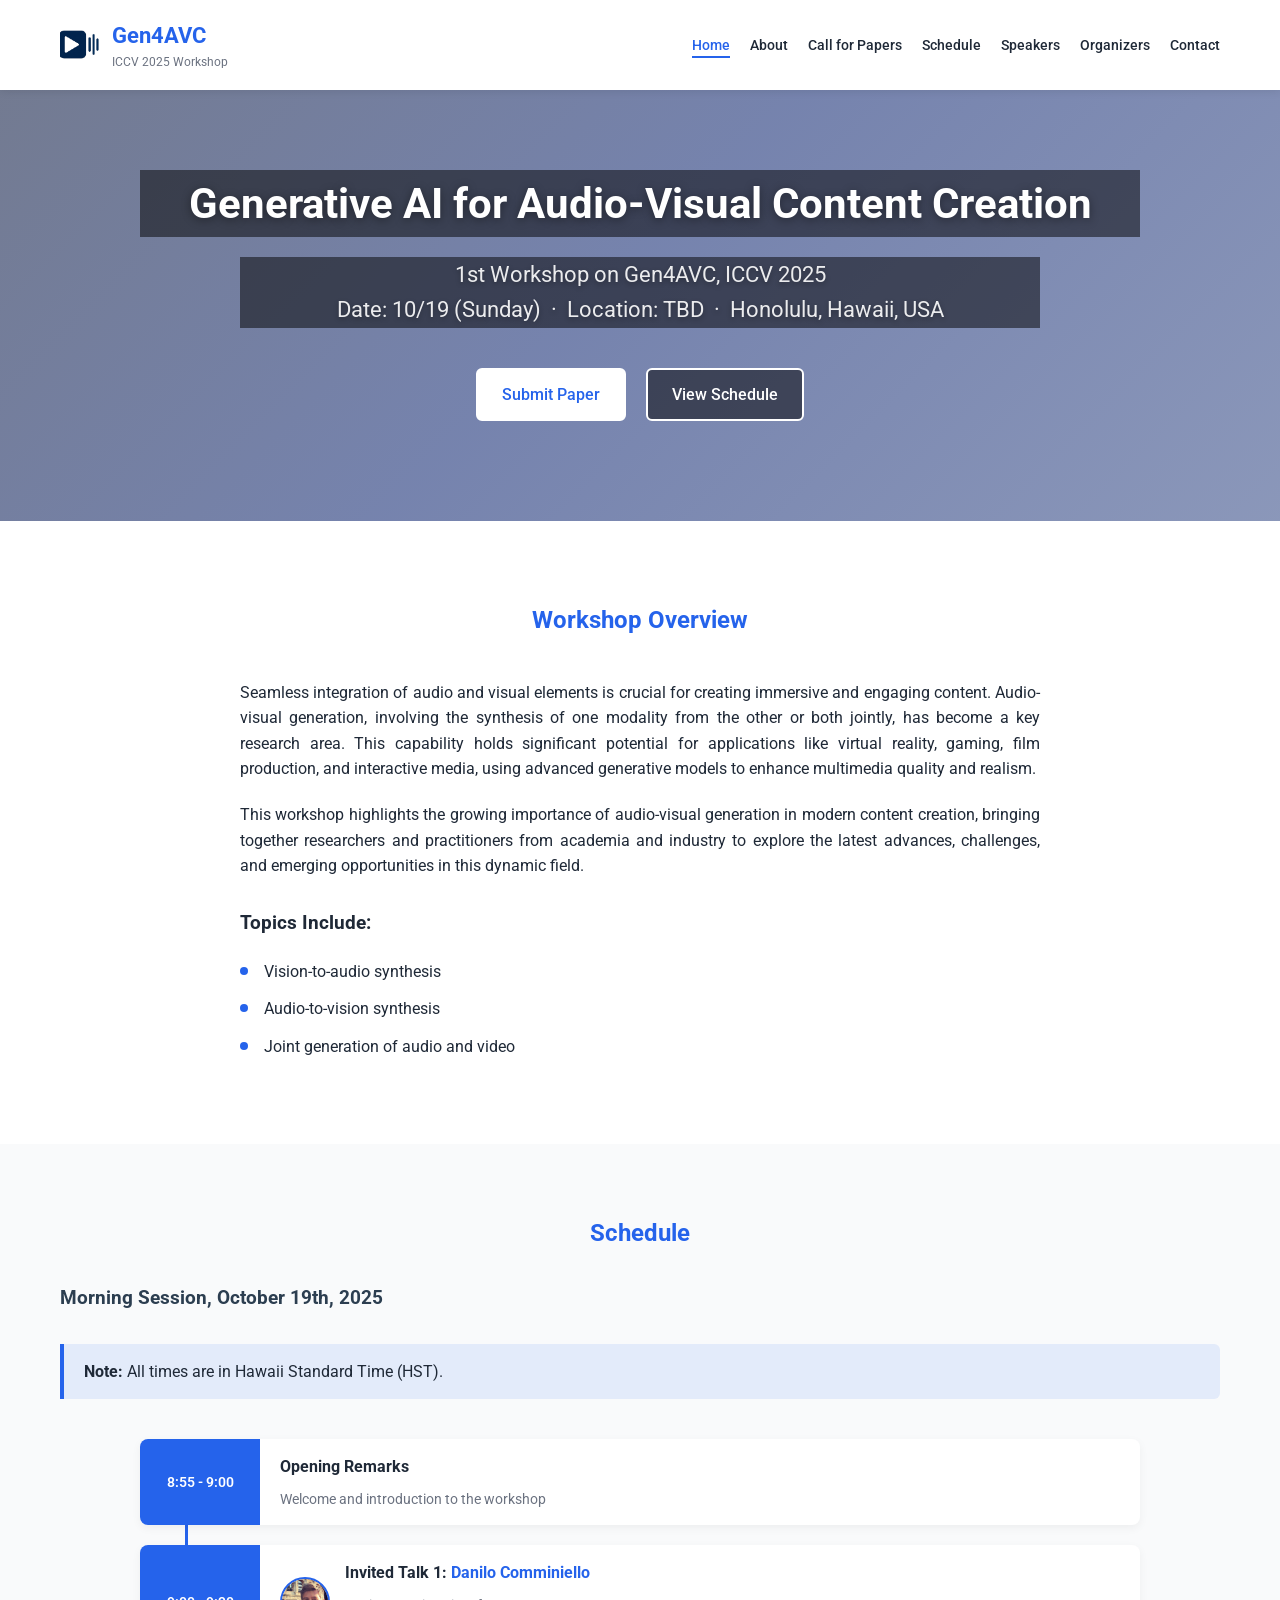
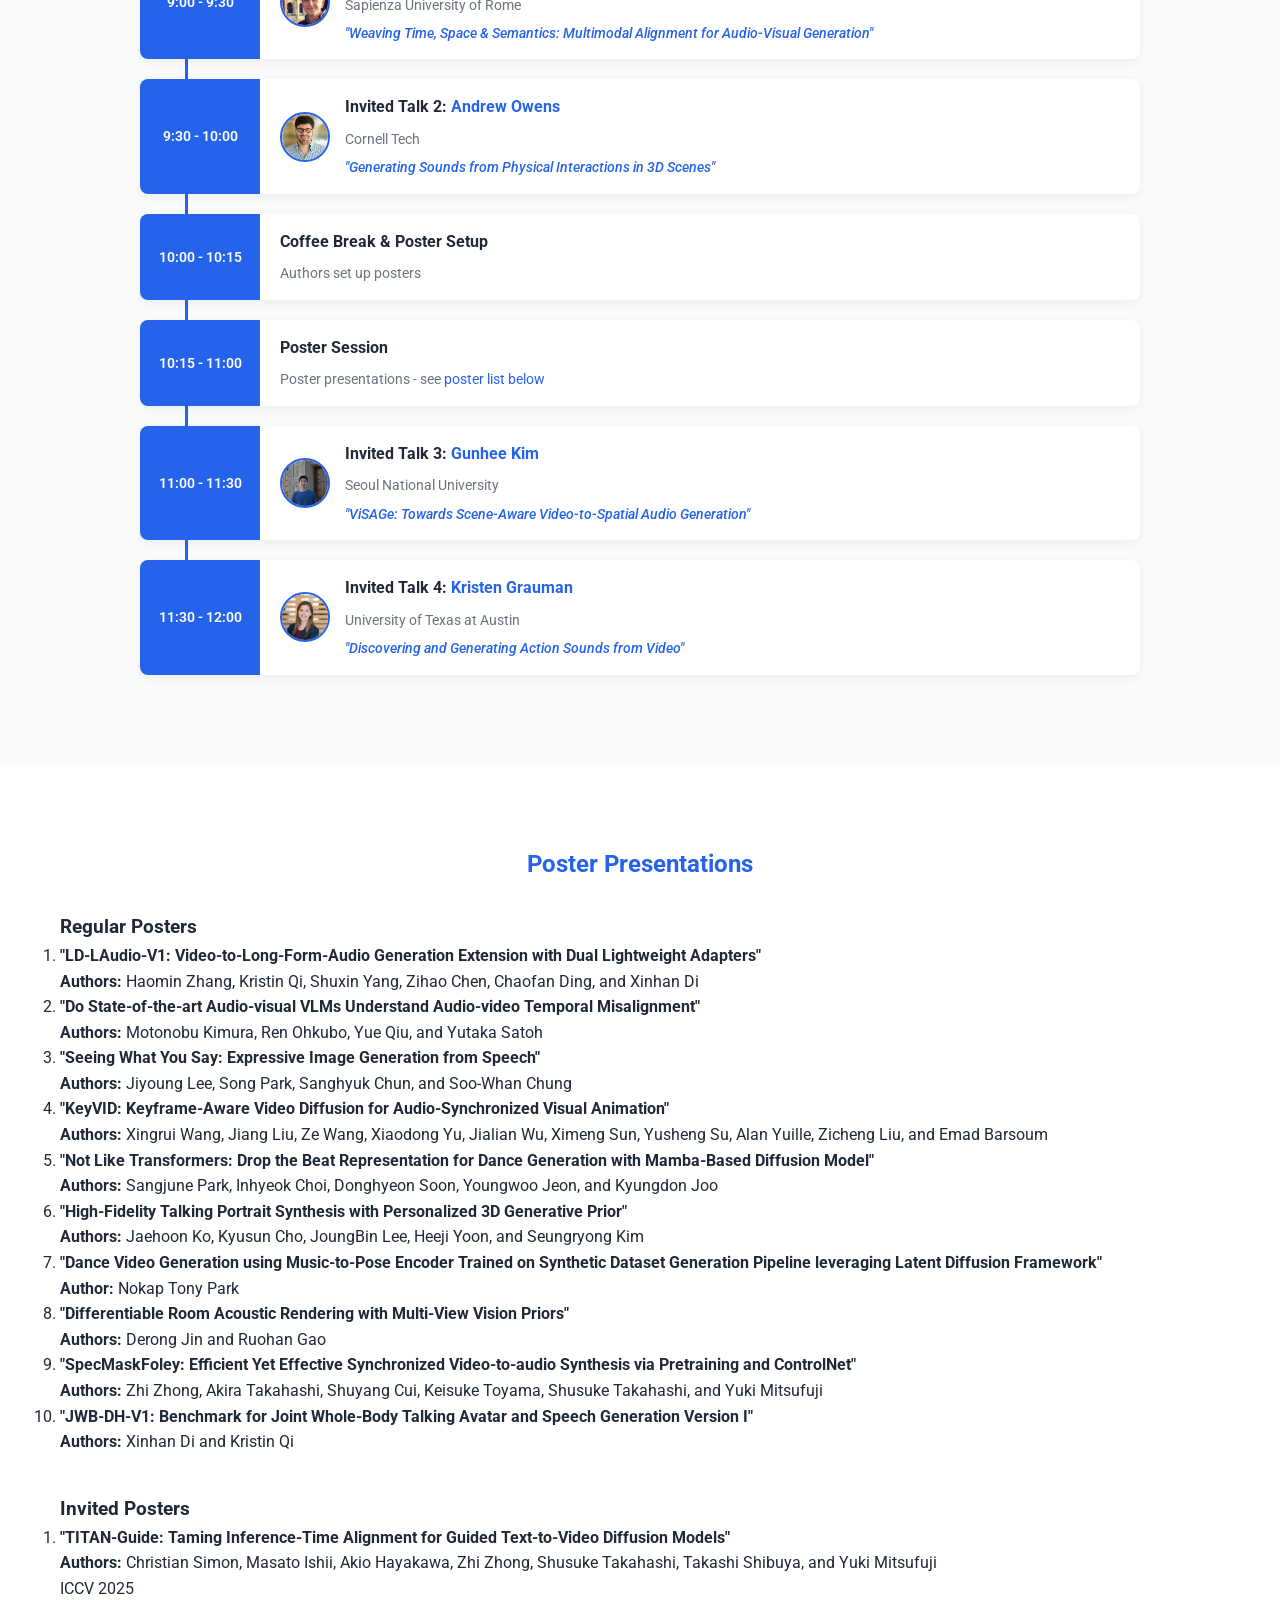
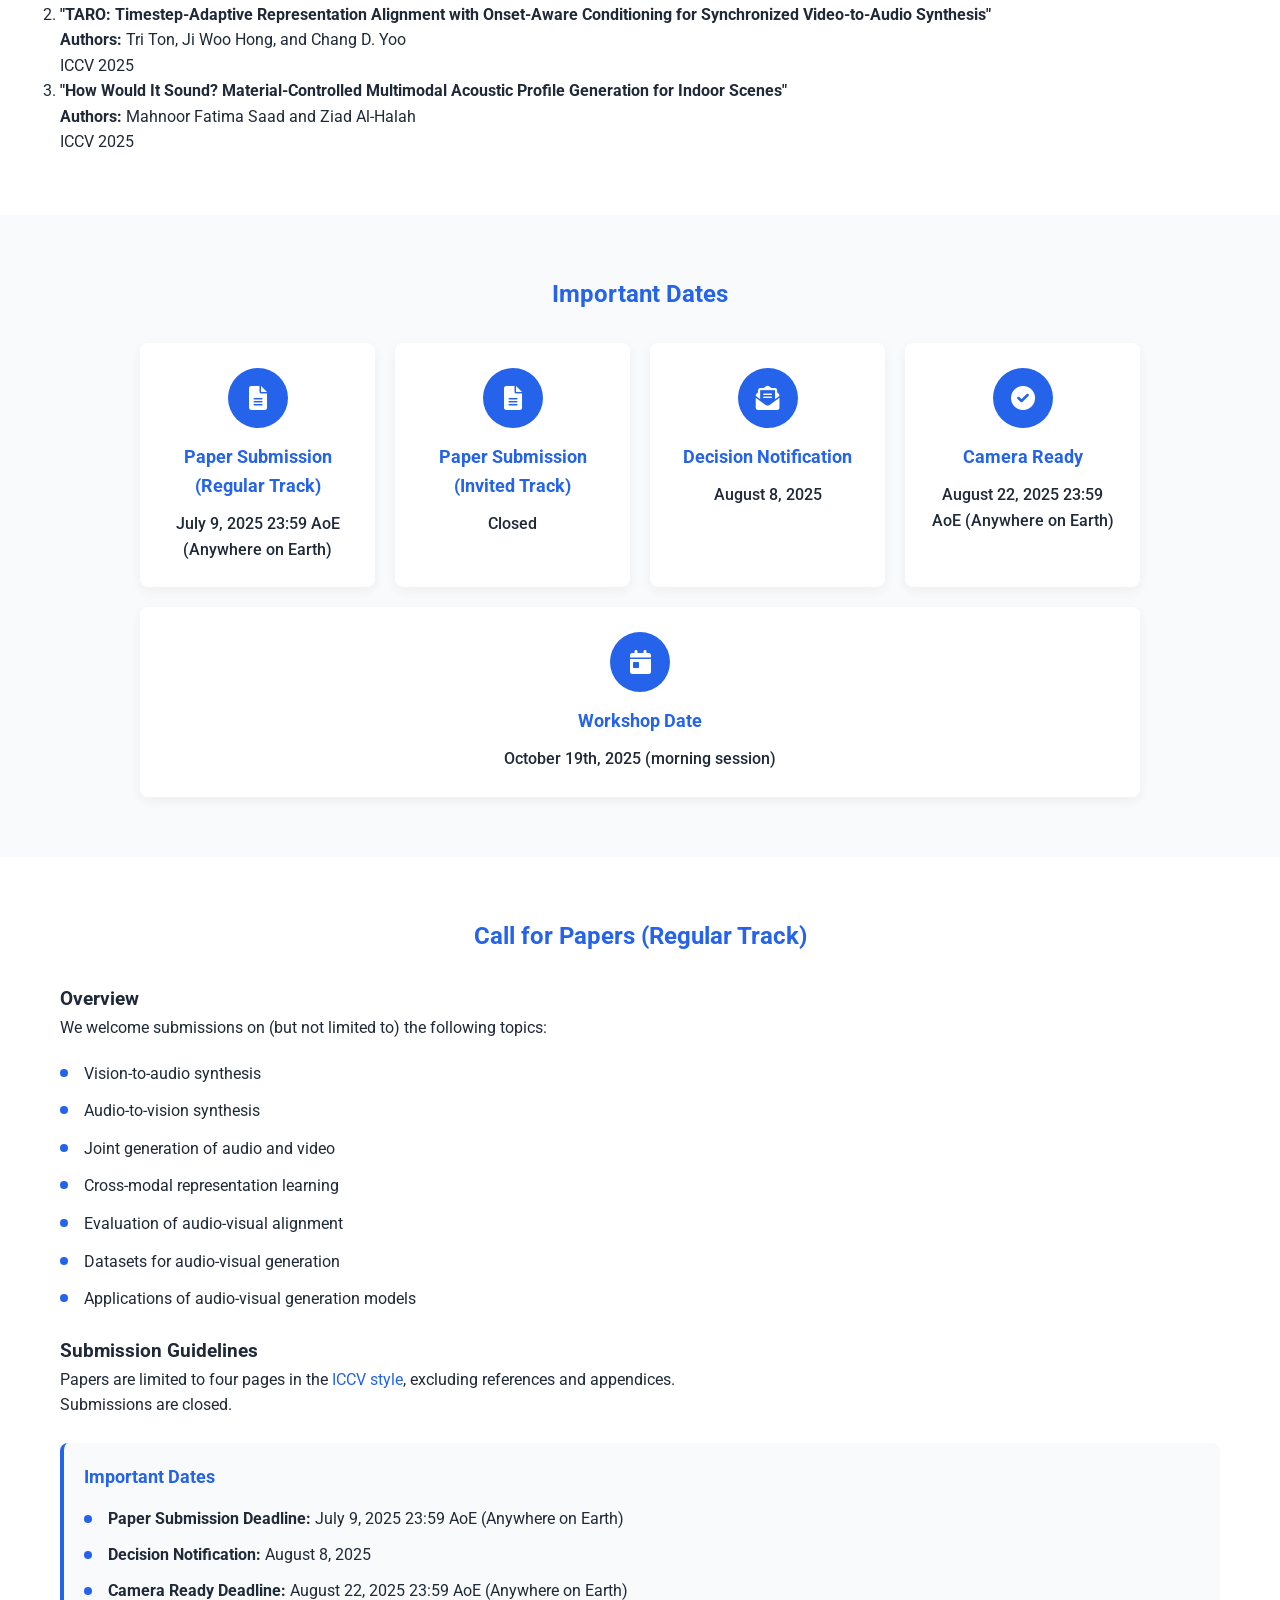
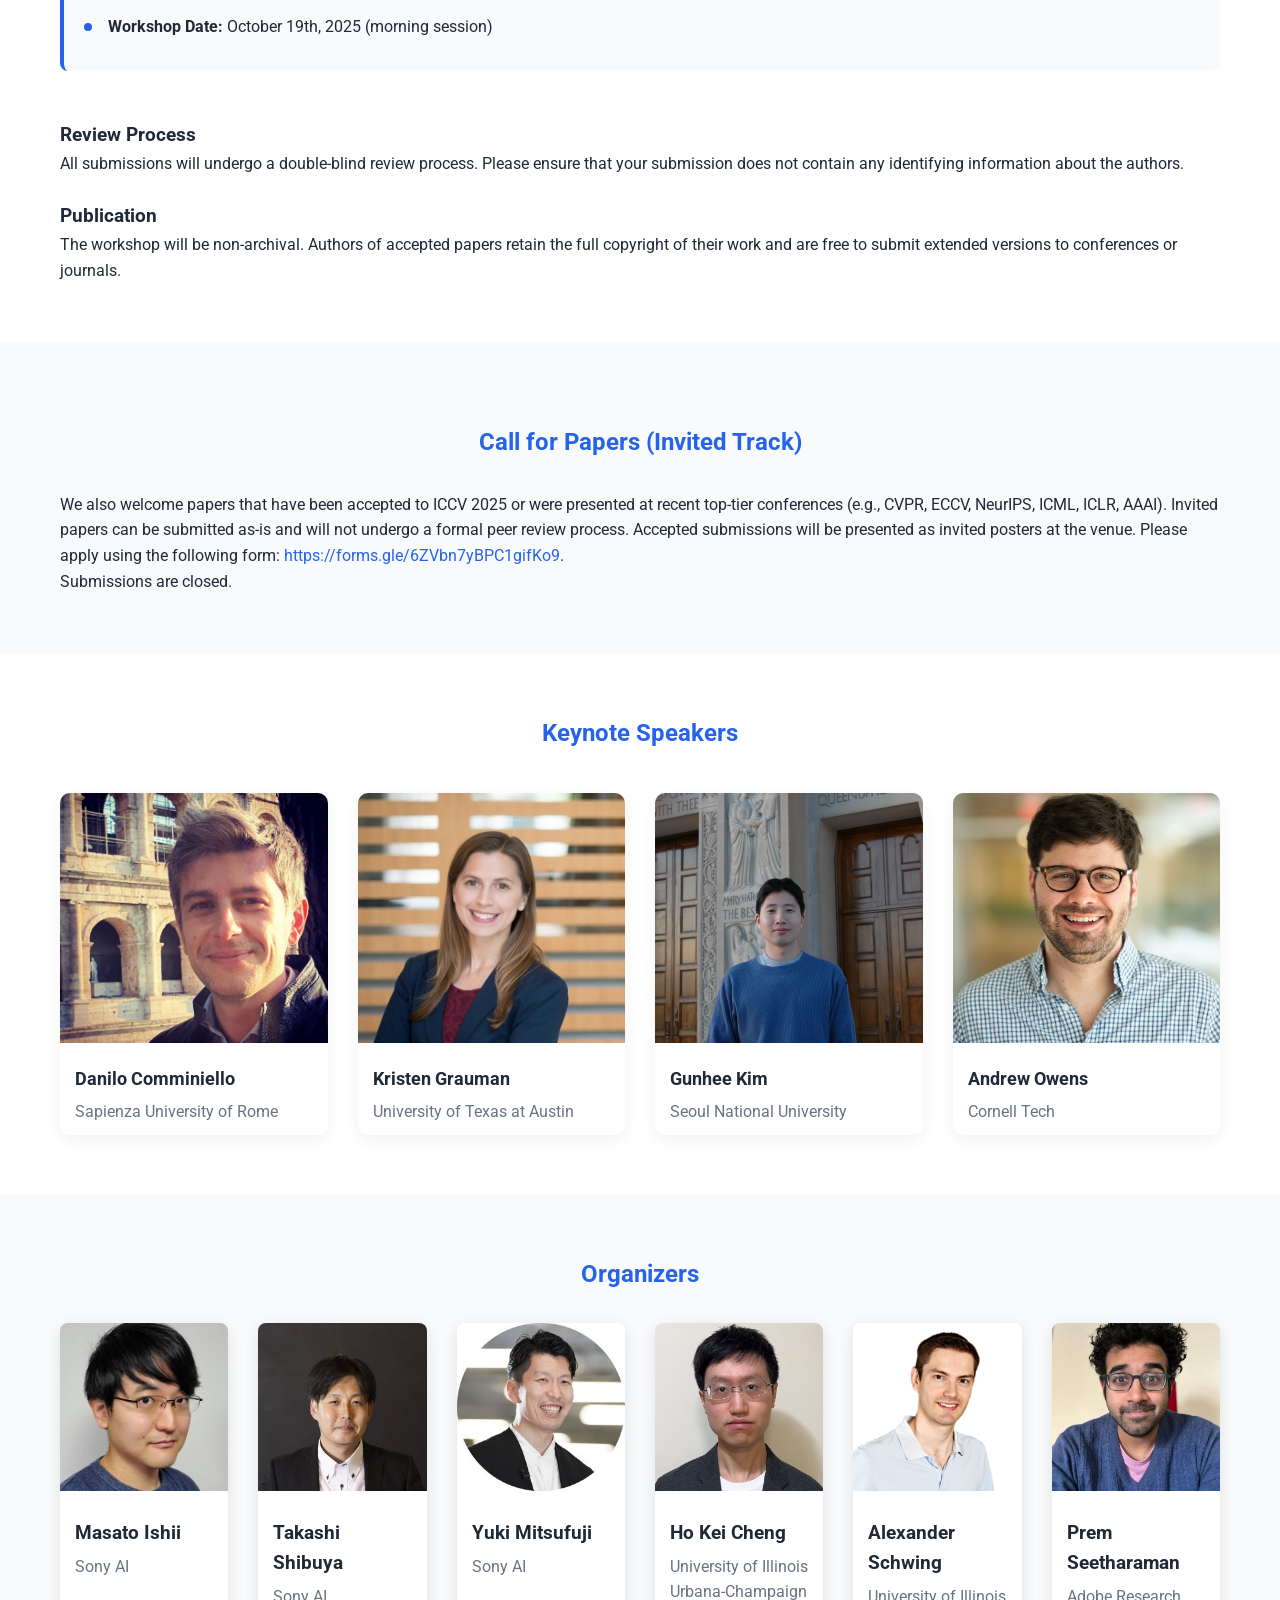
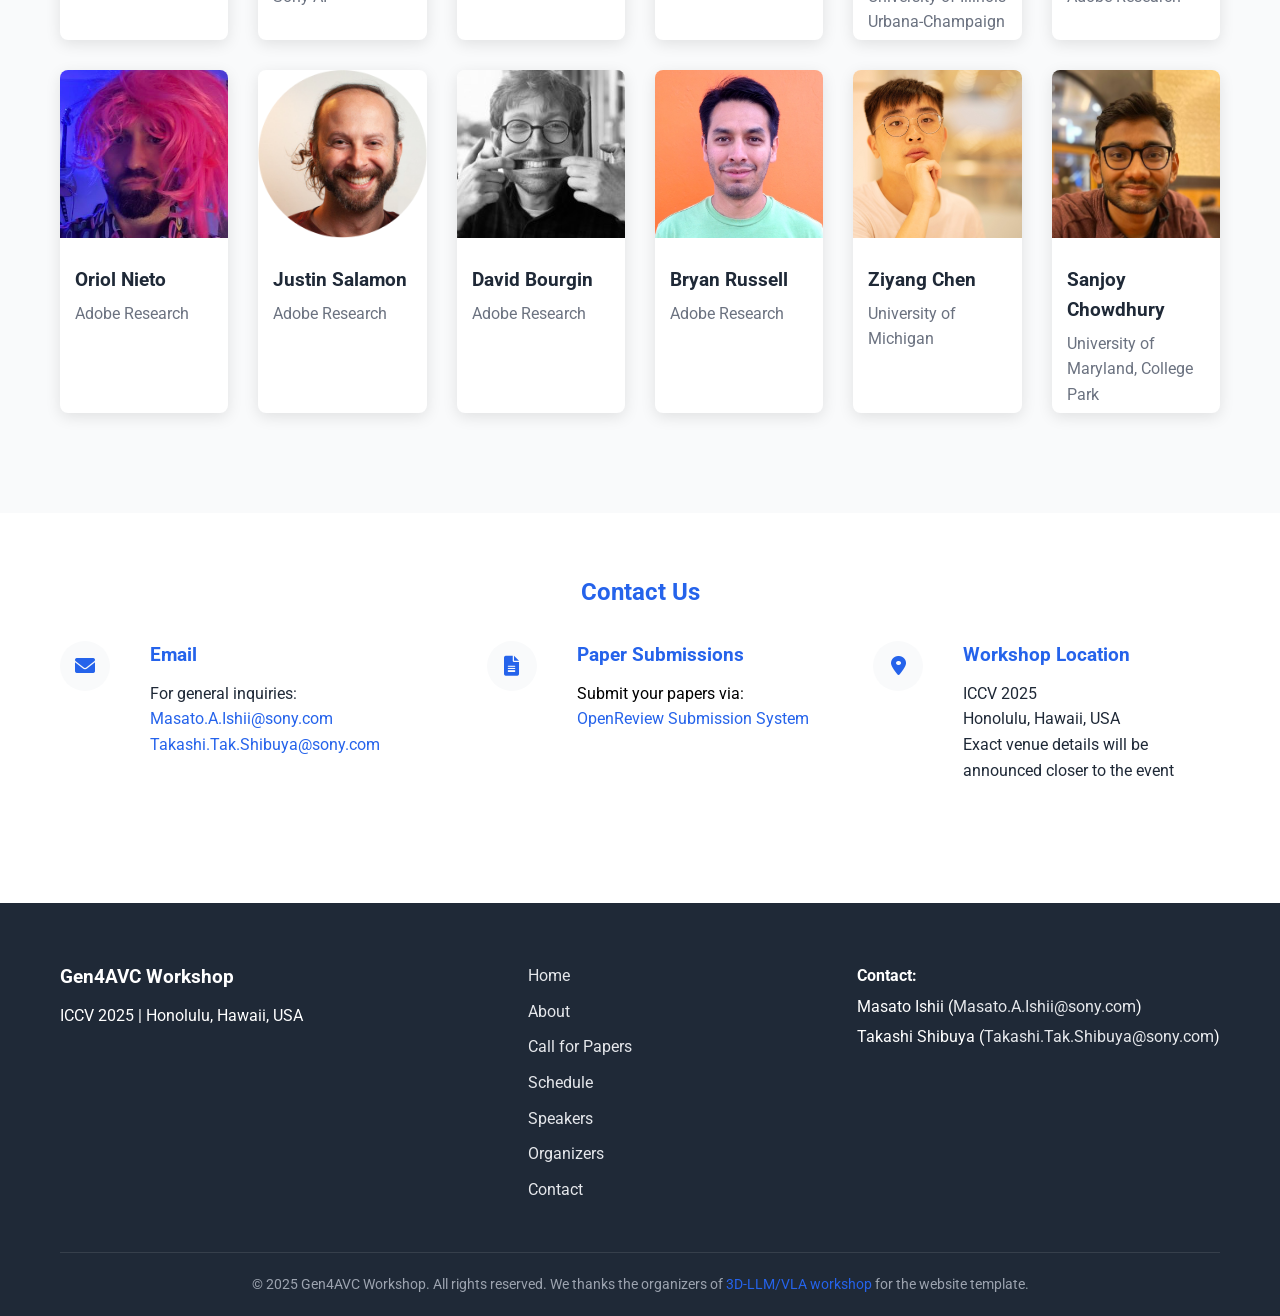
==== commit 3e076851: "fix affiliation" ====
--- a/index.html
+++ b/index.html
@@ -241,7 +241,7 @@
                                 <img src="imgs/speakers/andrew_owens.jpg" alt="Andrew Owens" class="speaker-thumbnail">
                                 <div class="event-details">
                                     <h3>Invited Talk 2: <a href="https://andrewowens.com/" target="_blank">Andrew Owens</a></h3>
-                                    <p>University of Michigan</p>
+                                    <p>Cornell Tech</p>
                                     <p class="talk-title">"Generating Sounds from Physical Interactions in 3D Scenes"</p>
                                 </div>
                             </div>
@@ -577,7 +577,7 @@
                                 alt="Andrew Owens">
                             <div class="speaker-info">
                                 <h3>Andrew Owens</h3>
-                                <p class="affiliation">University of Michigan</p>
+                                <p class="affiliation">Cornell Tech</p>
                             </div>
                         </a>
                     </div>
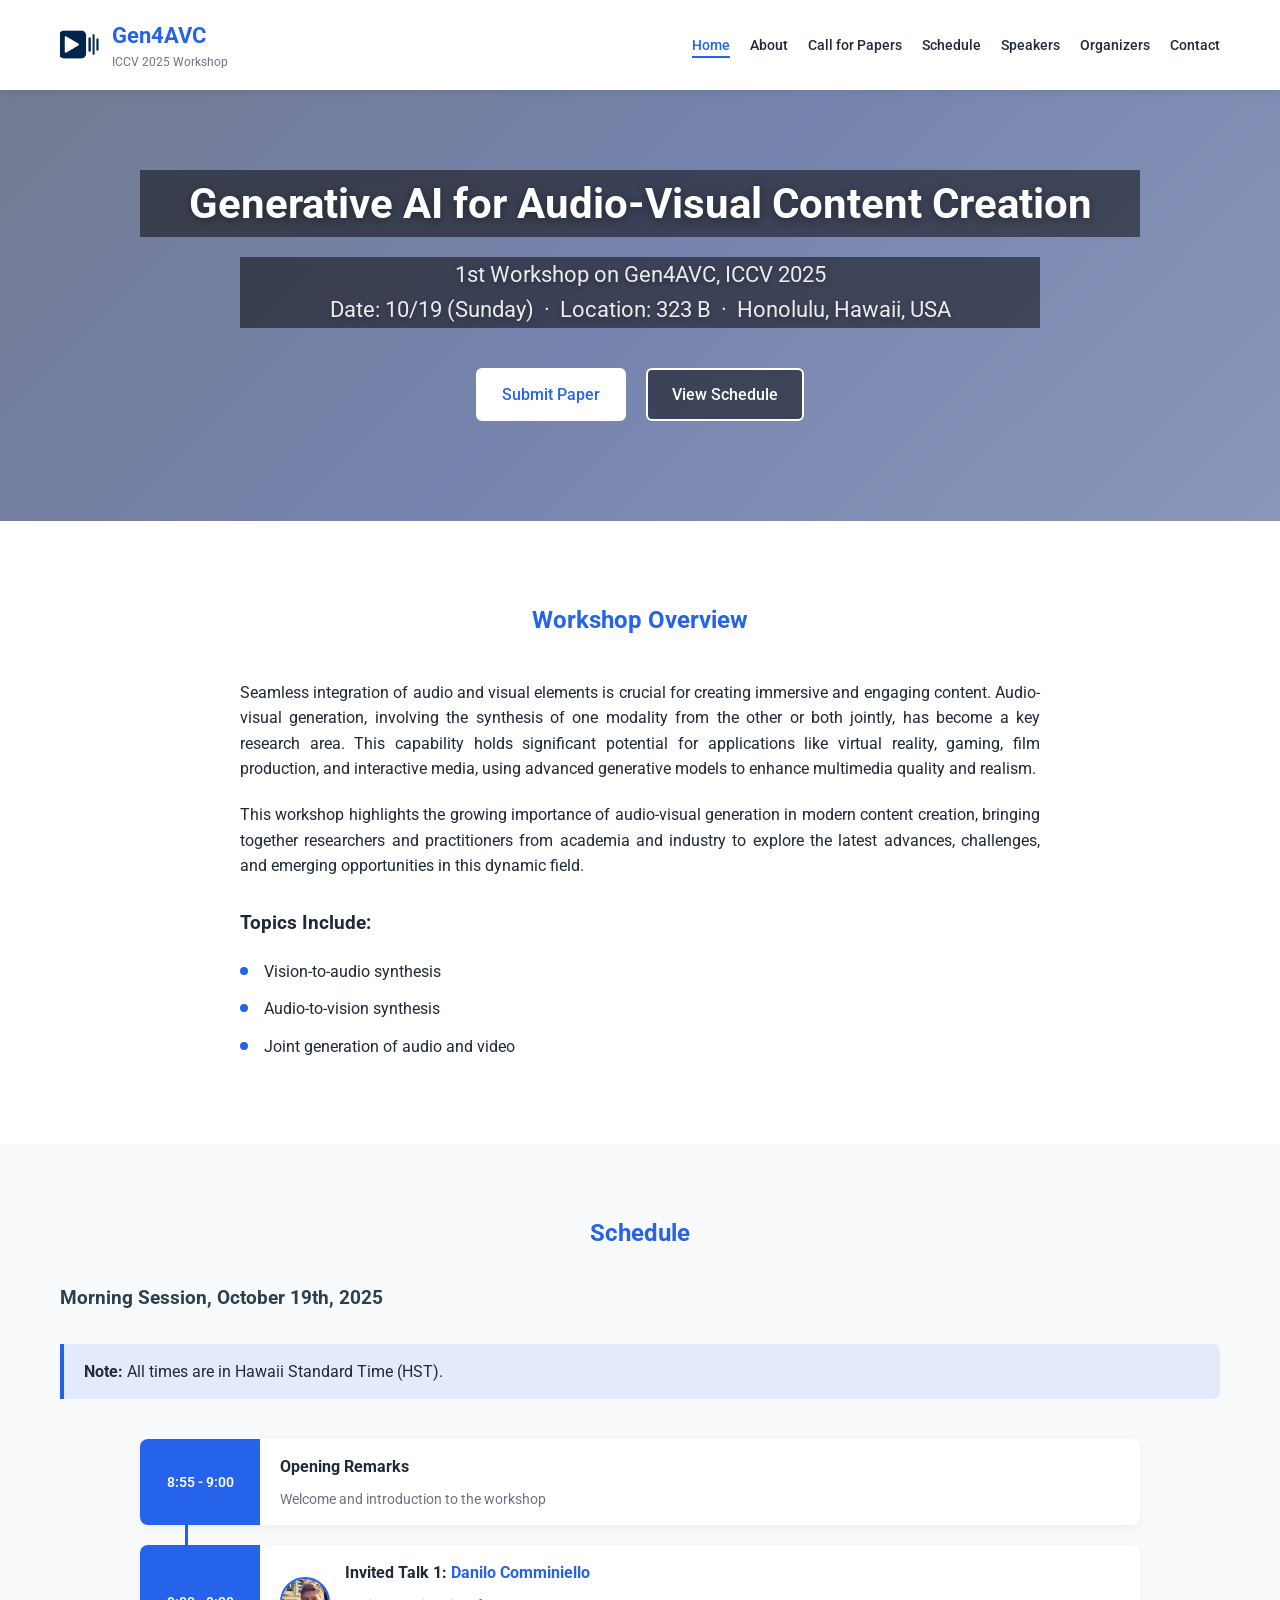
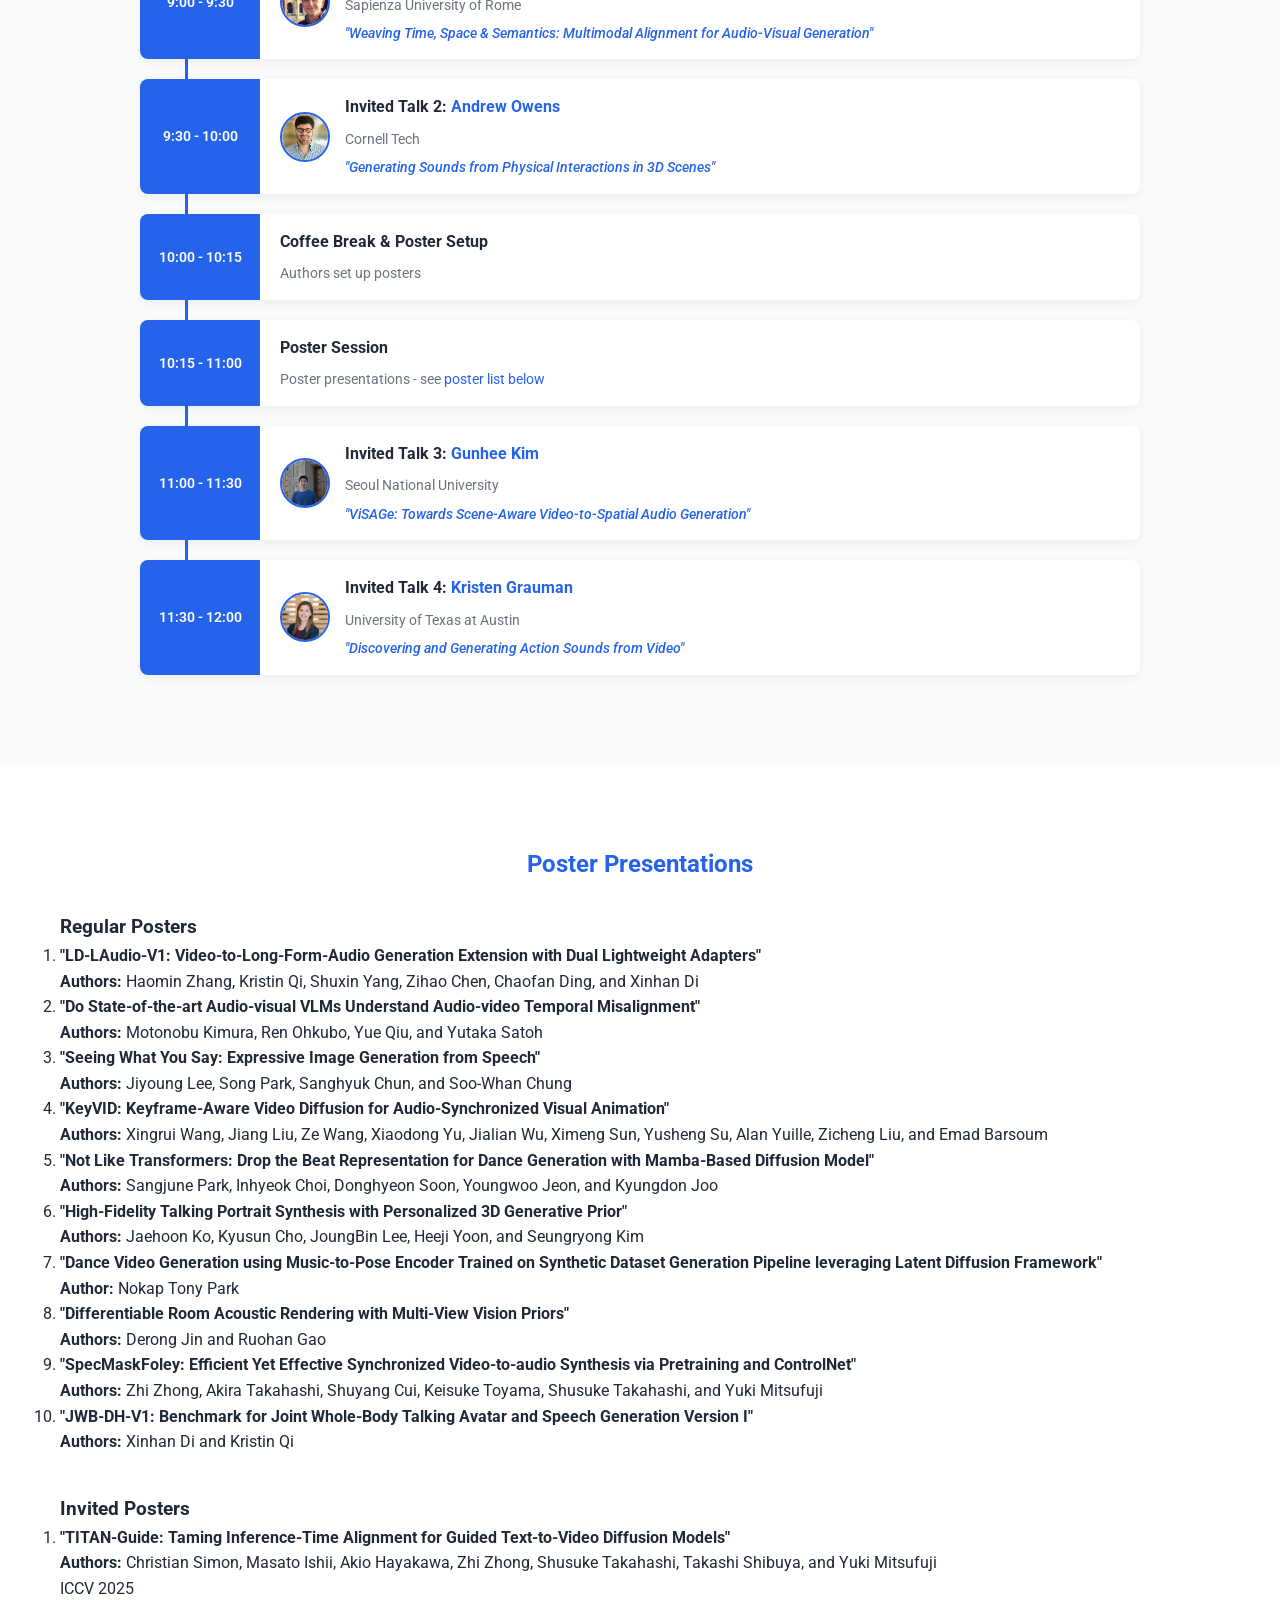
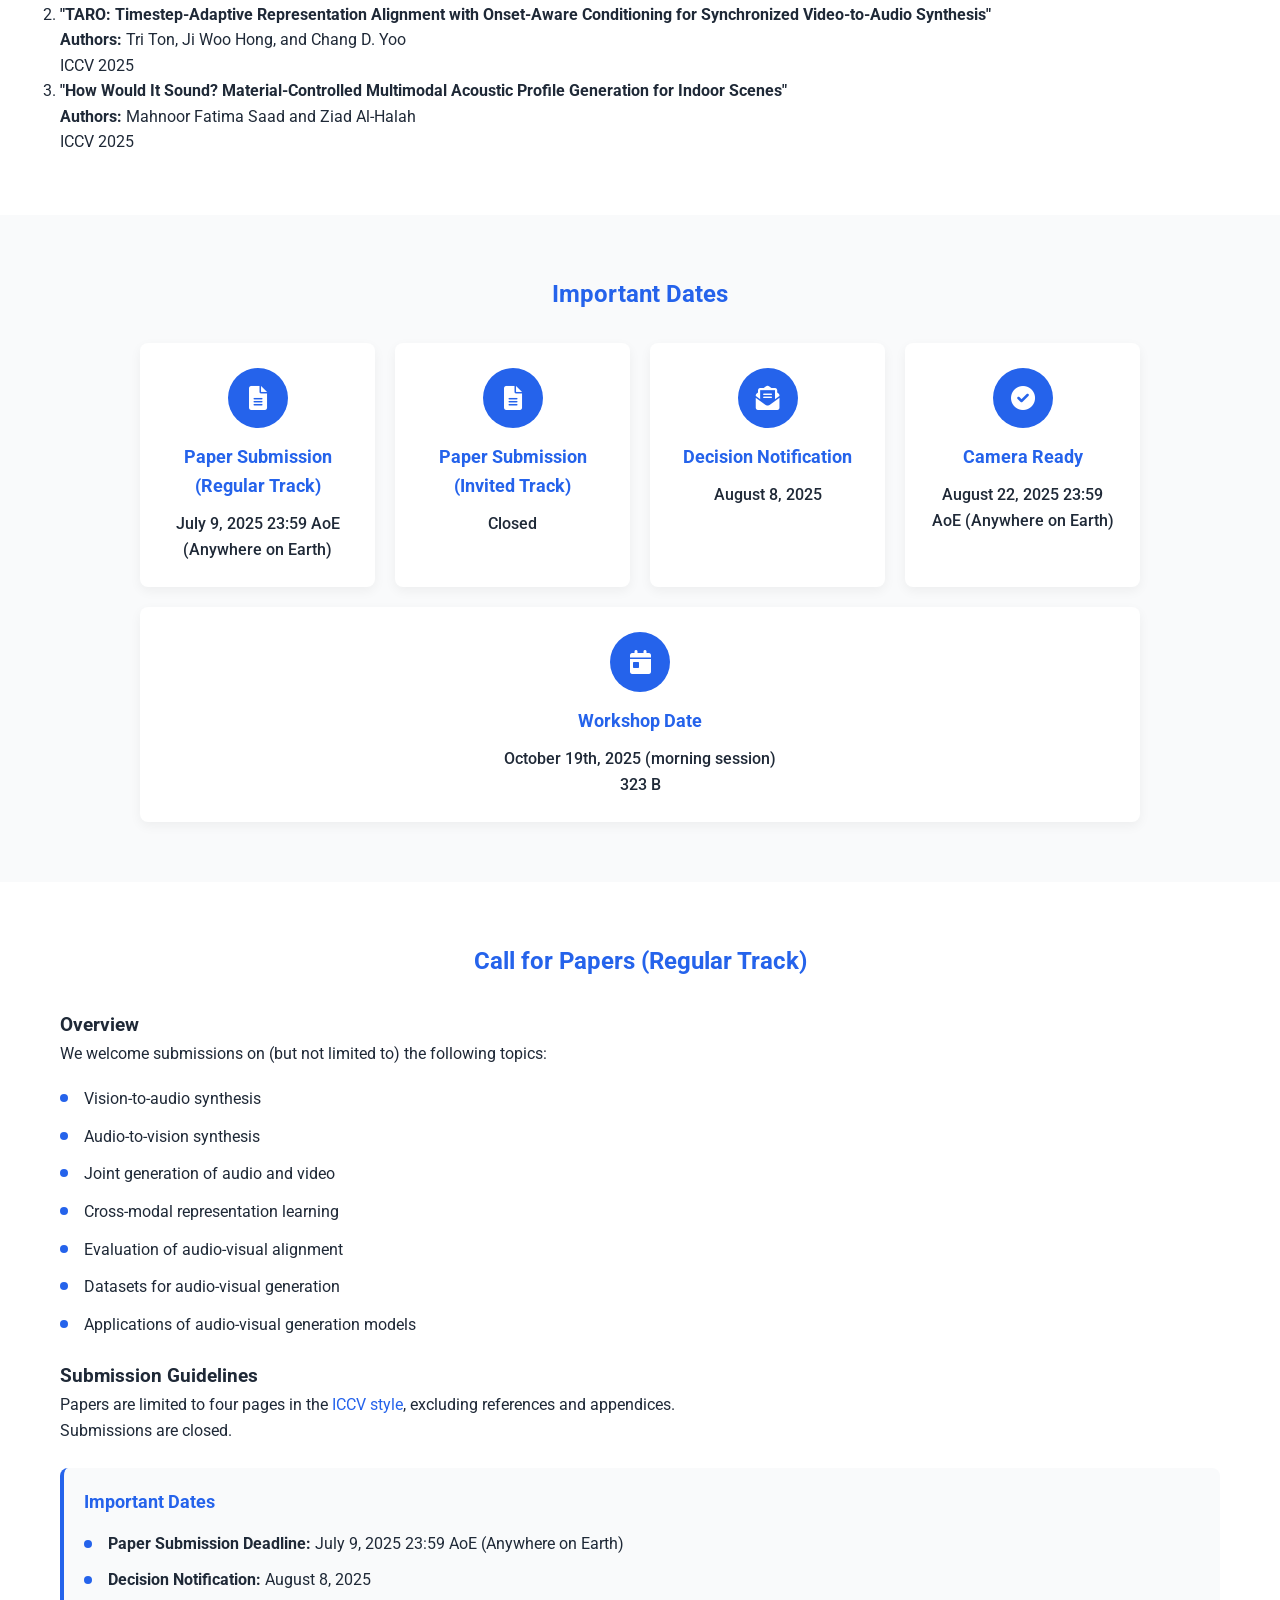
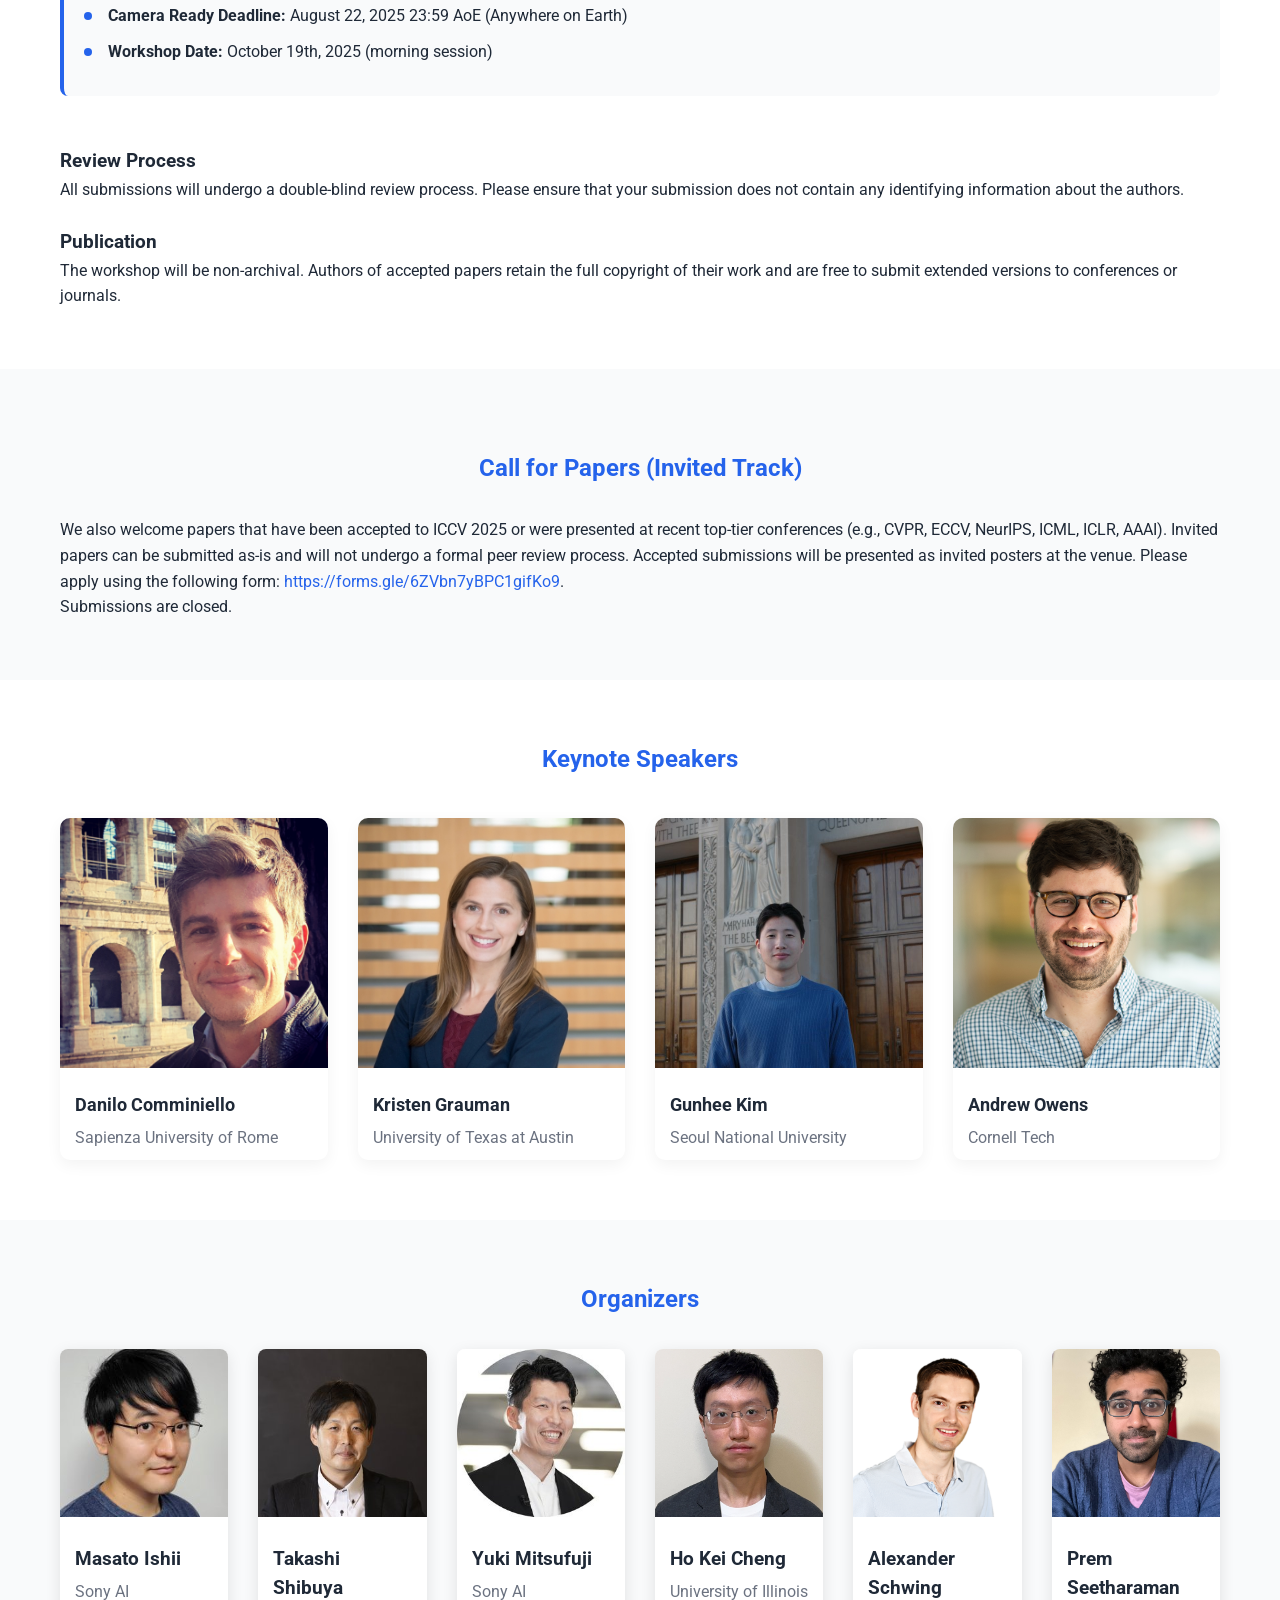
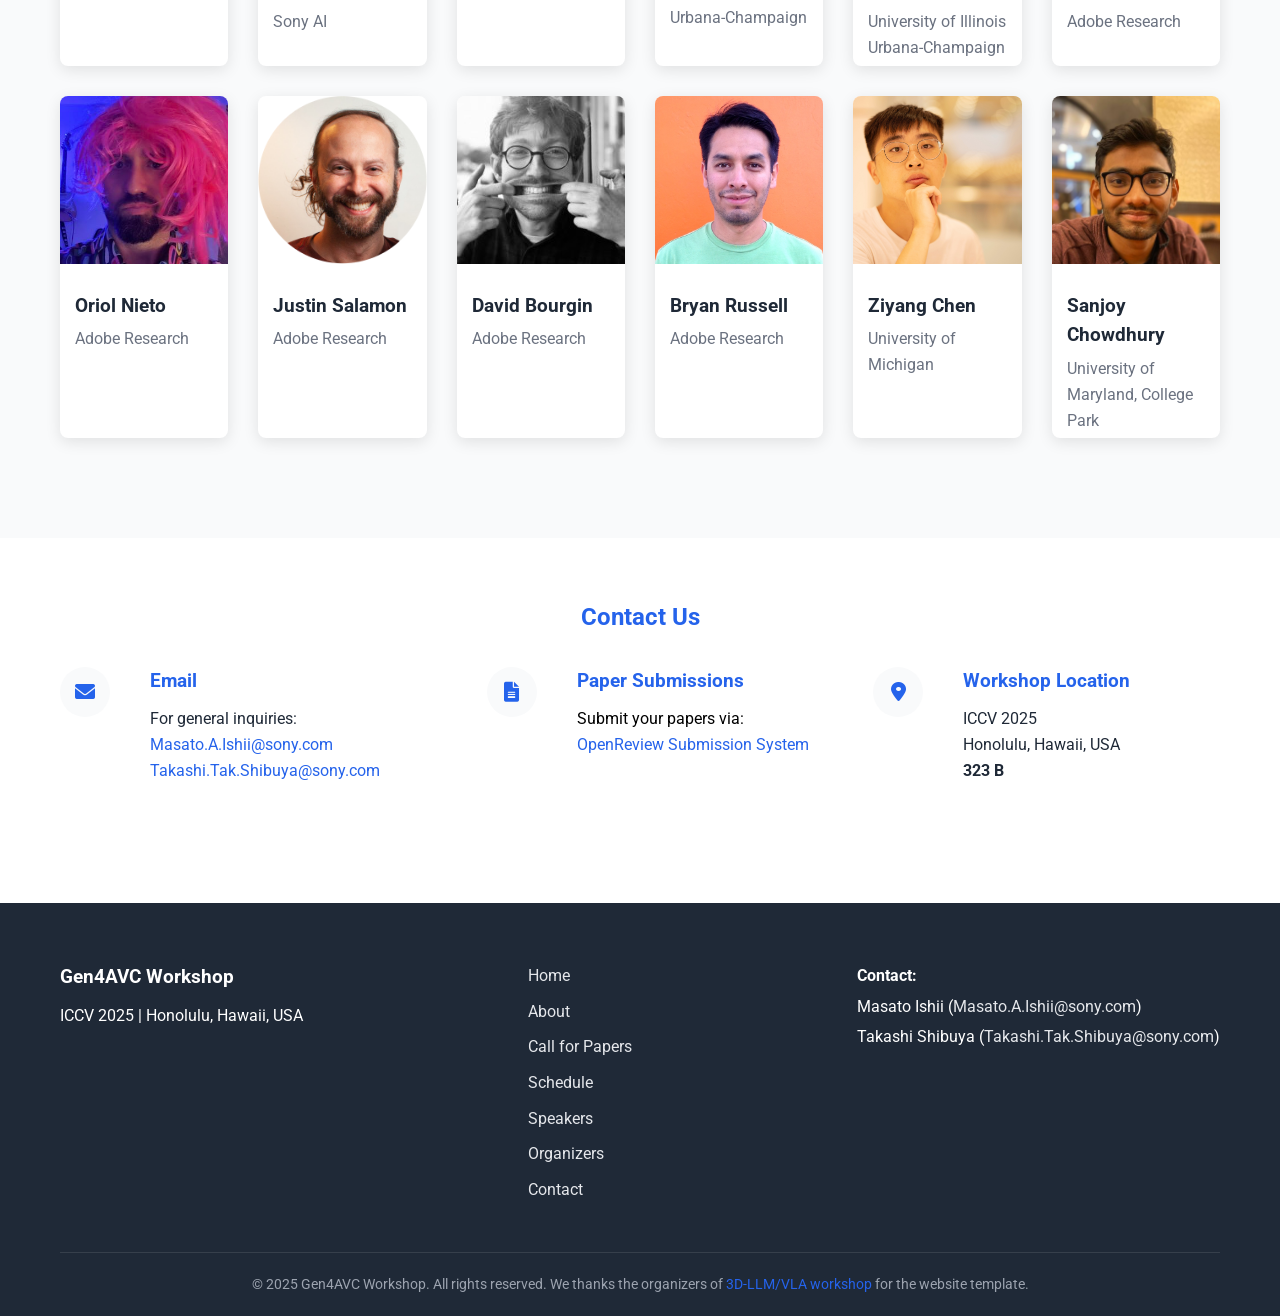
==== commit 47af30d2: "update location" ====
--- a/index.html
+++ b/index.html
@@ -165,7 +165,7 @@
                 <h2 style="max-width: 1000px; margin-top: -40px; background-color: rgba(0, 0, 0, .5);">Generative AI for Audio-Visual Content Creation</h2>
                 <p class="centered-subtitle" style="background-color: rgba(0, 0, 0, .5)">1st Workshop on Gen4AVC, ICCV 2025
                     <br>
-                    Date: 10/19 (Sunday) &nbsp;&middot;&nbsp; Location: TBD &nbsp;&middot;&nbsp; Honolulu, Hawaii, USA</p>
+                    Date: 10/19 (Sunday) &nbsp;&middot;&nbsp; Location: 323 B &nbsp;&middot;&nbsp; Honolulu, Hawaii, USA</p>
                 <div class="cta-buttons">
                     <a href="#call" class="btn primary">Submit Paper</a>
                     <a href="#schedule" class="btn secondary" style="background-color: rgba(0, 0, 0, .5)">View Schedule</a>
@@ -433,6 +433,7 @@
                         <div class="date-info">
                             <h3>Workshop Date</h3>
                             <p>October 19th, 2025 (morning session)</p>
+                            <p>323 B</p>
                         </div>
                     </div>
                 </div>
@@ -733,8 +734,7 @@
                                 <h3>Workshop Location</h3>
                                 <p>ICCV 2025</p>
                                 <p>Honolulu, Hawaii, USA</p>
-                                <p>Exact venue details will be announced closer
-                                    to the event</p>
+                                <p><strong>323 B</strong></p>
                             </div>
                         </div>
                     
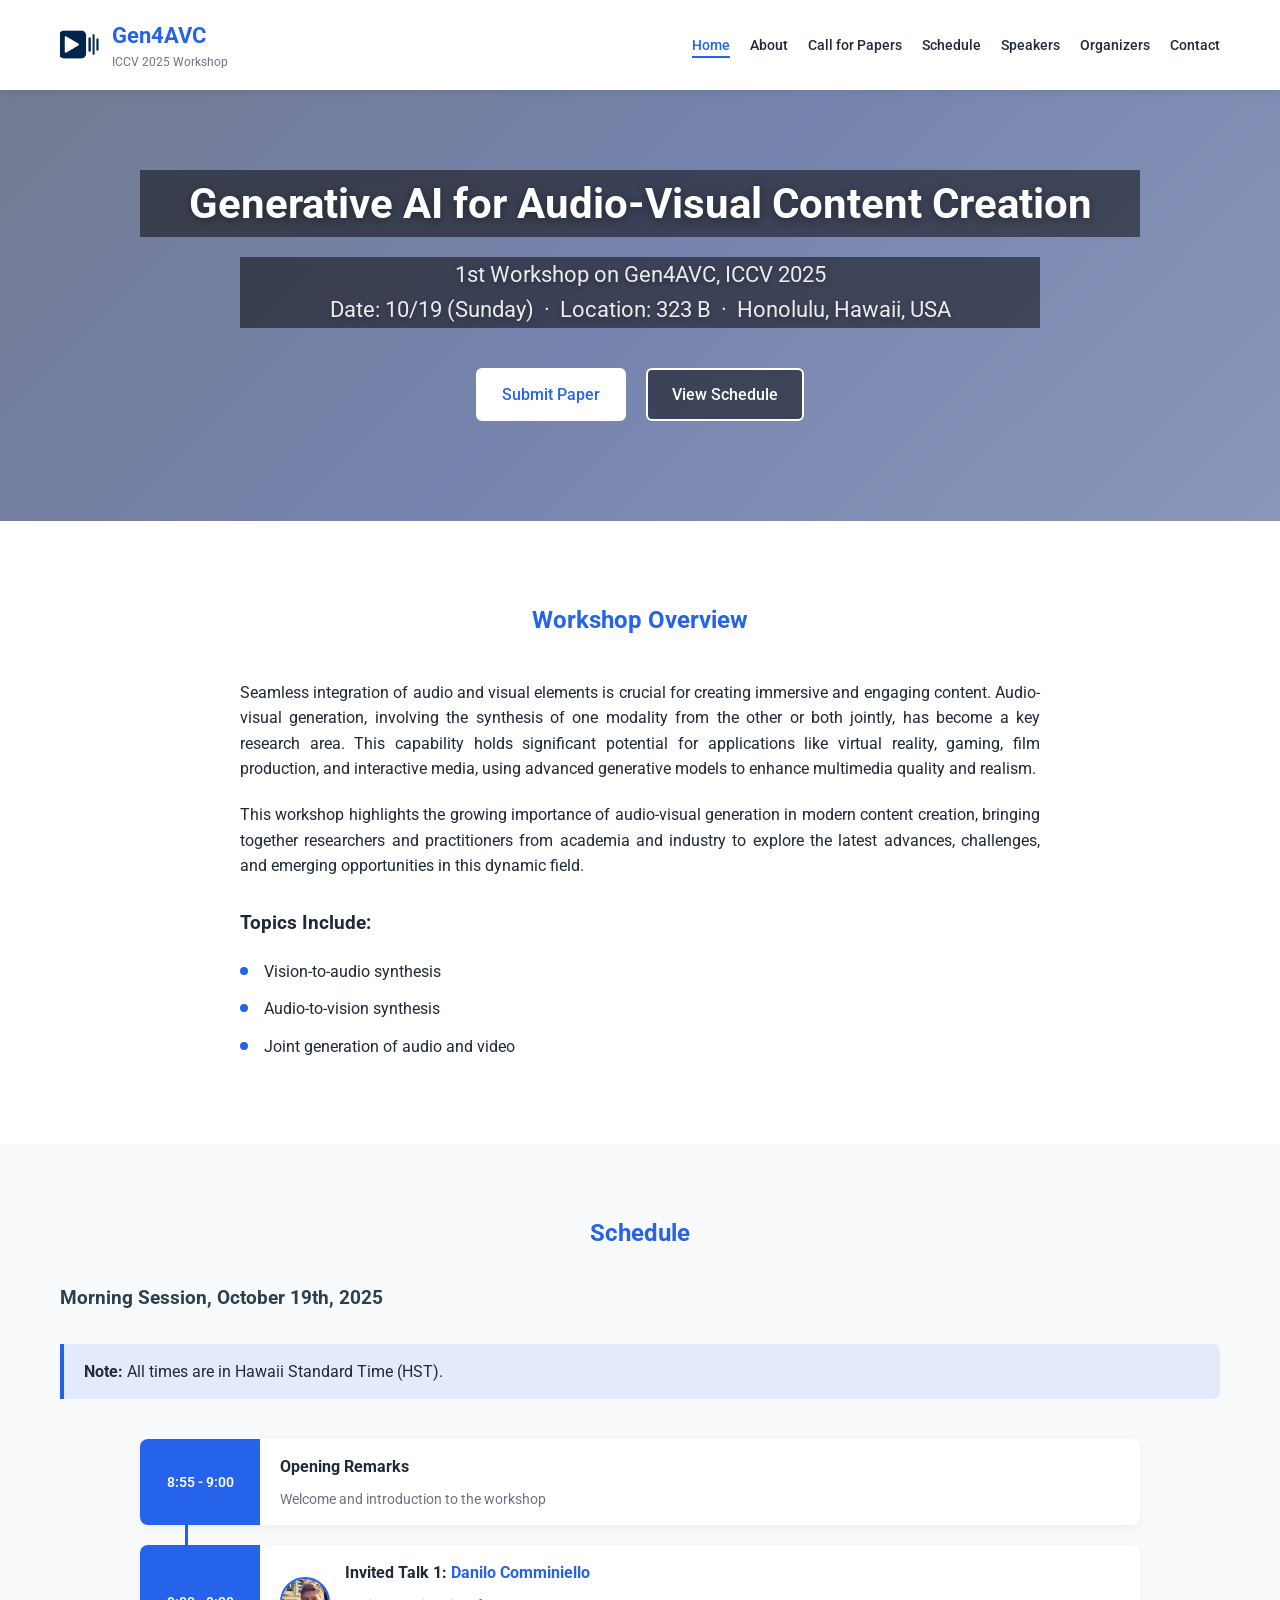
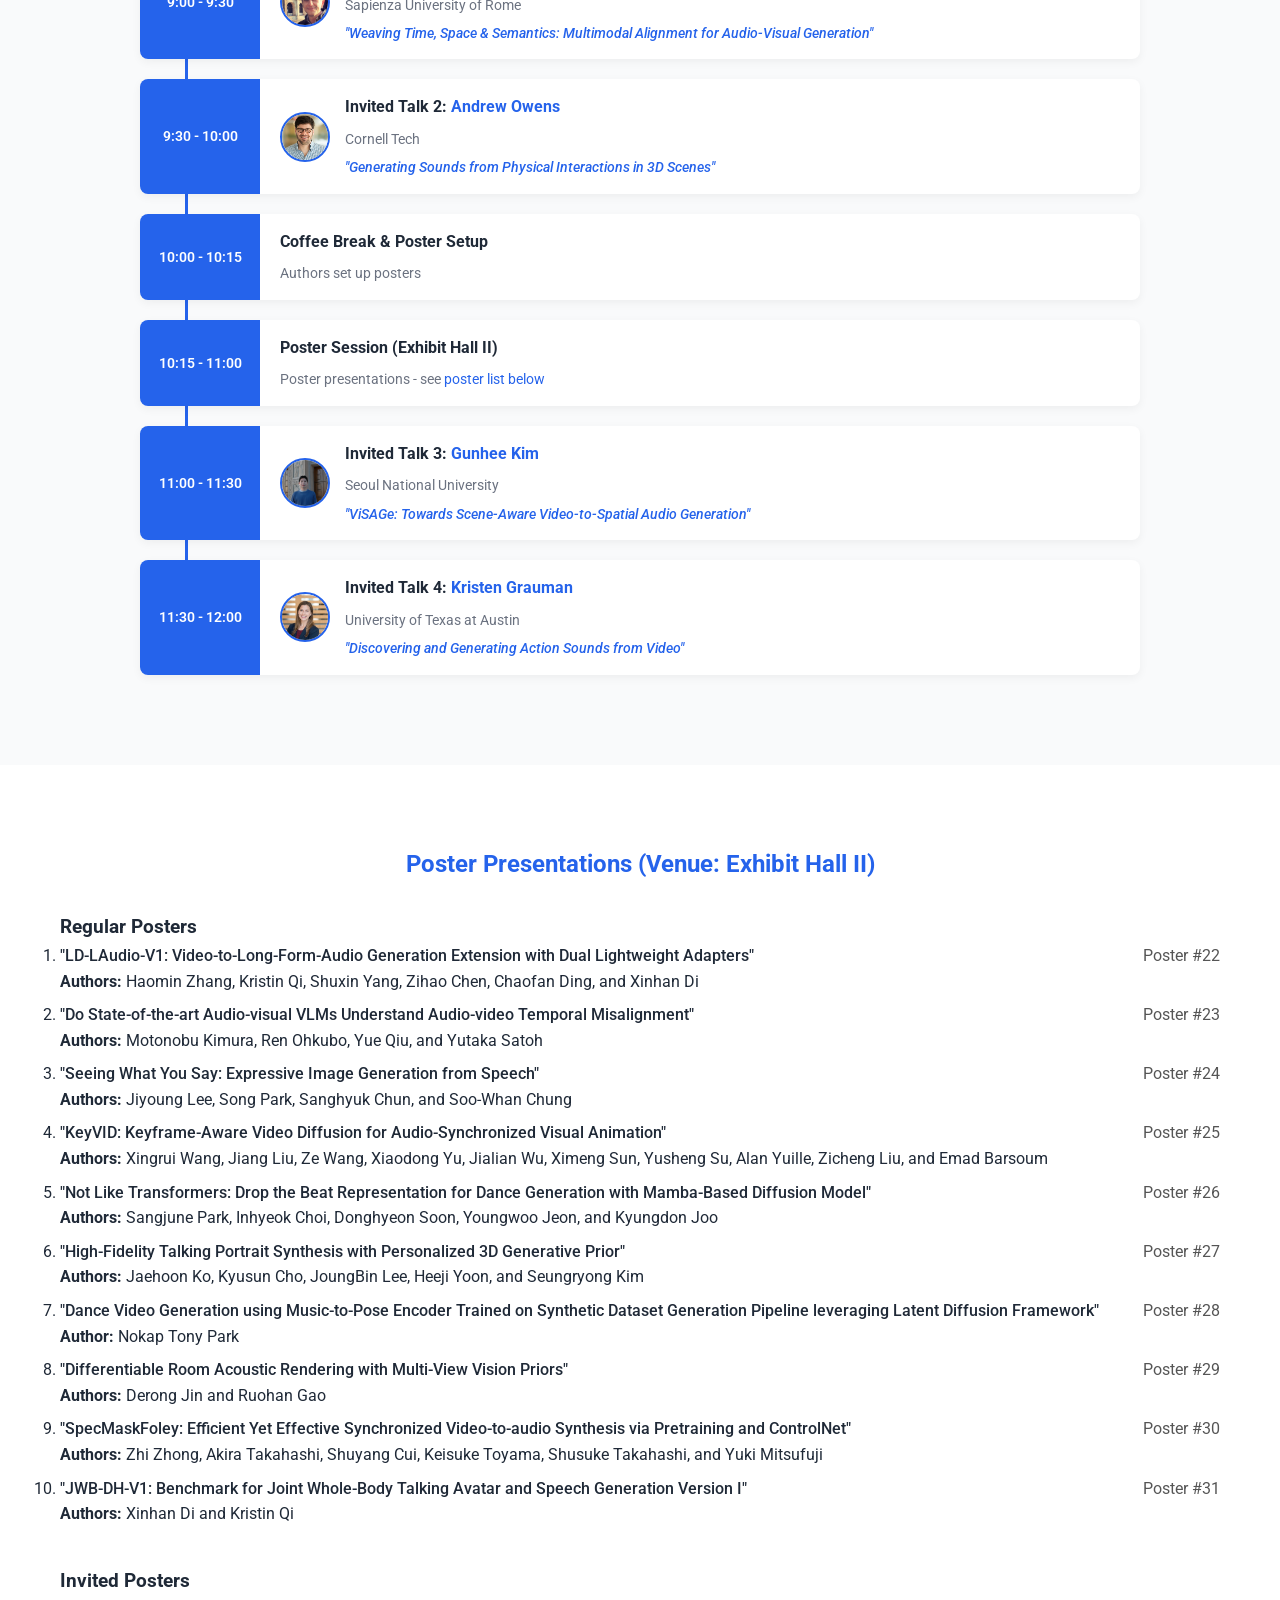
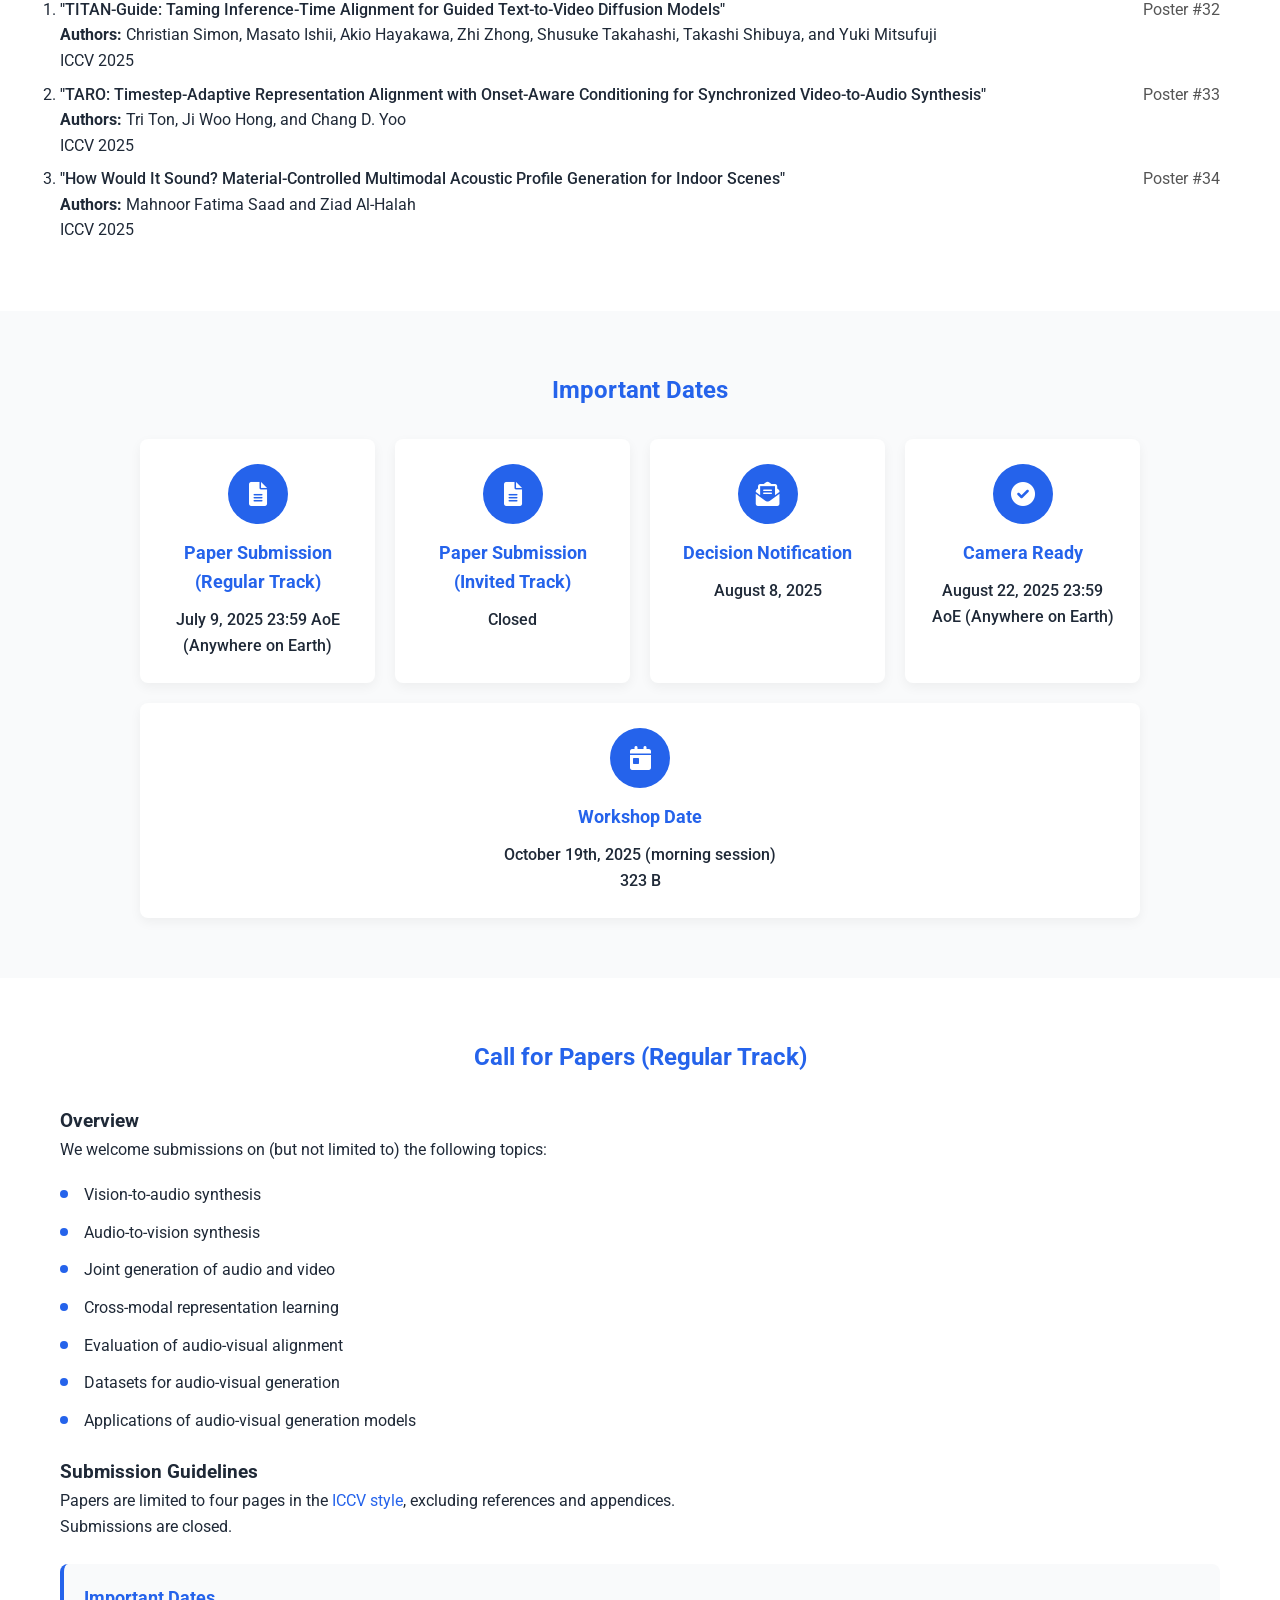
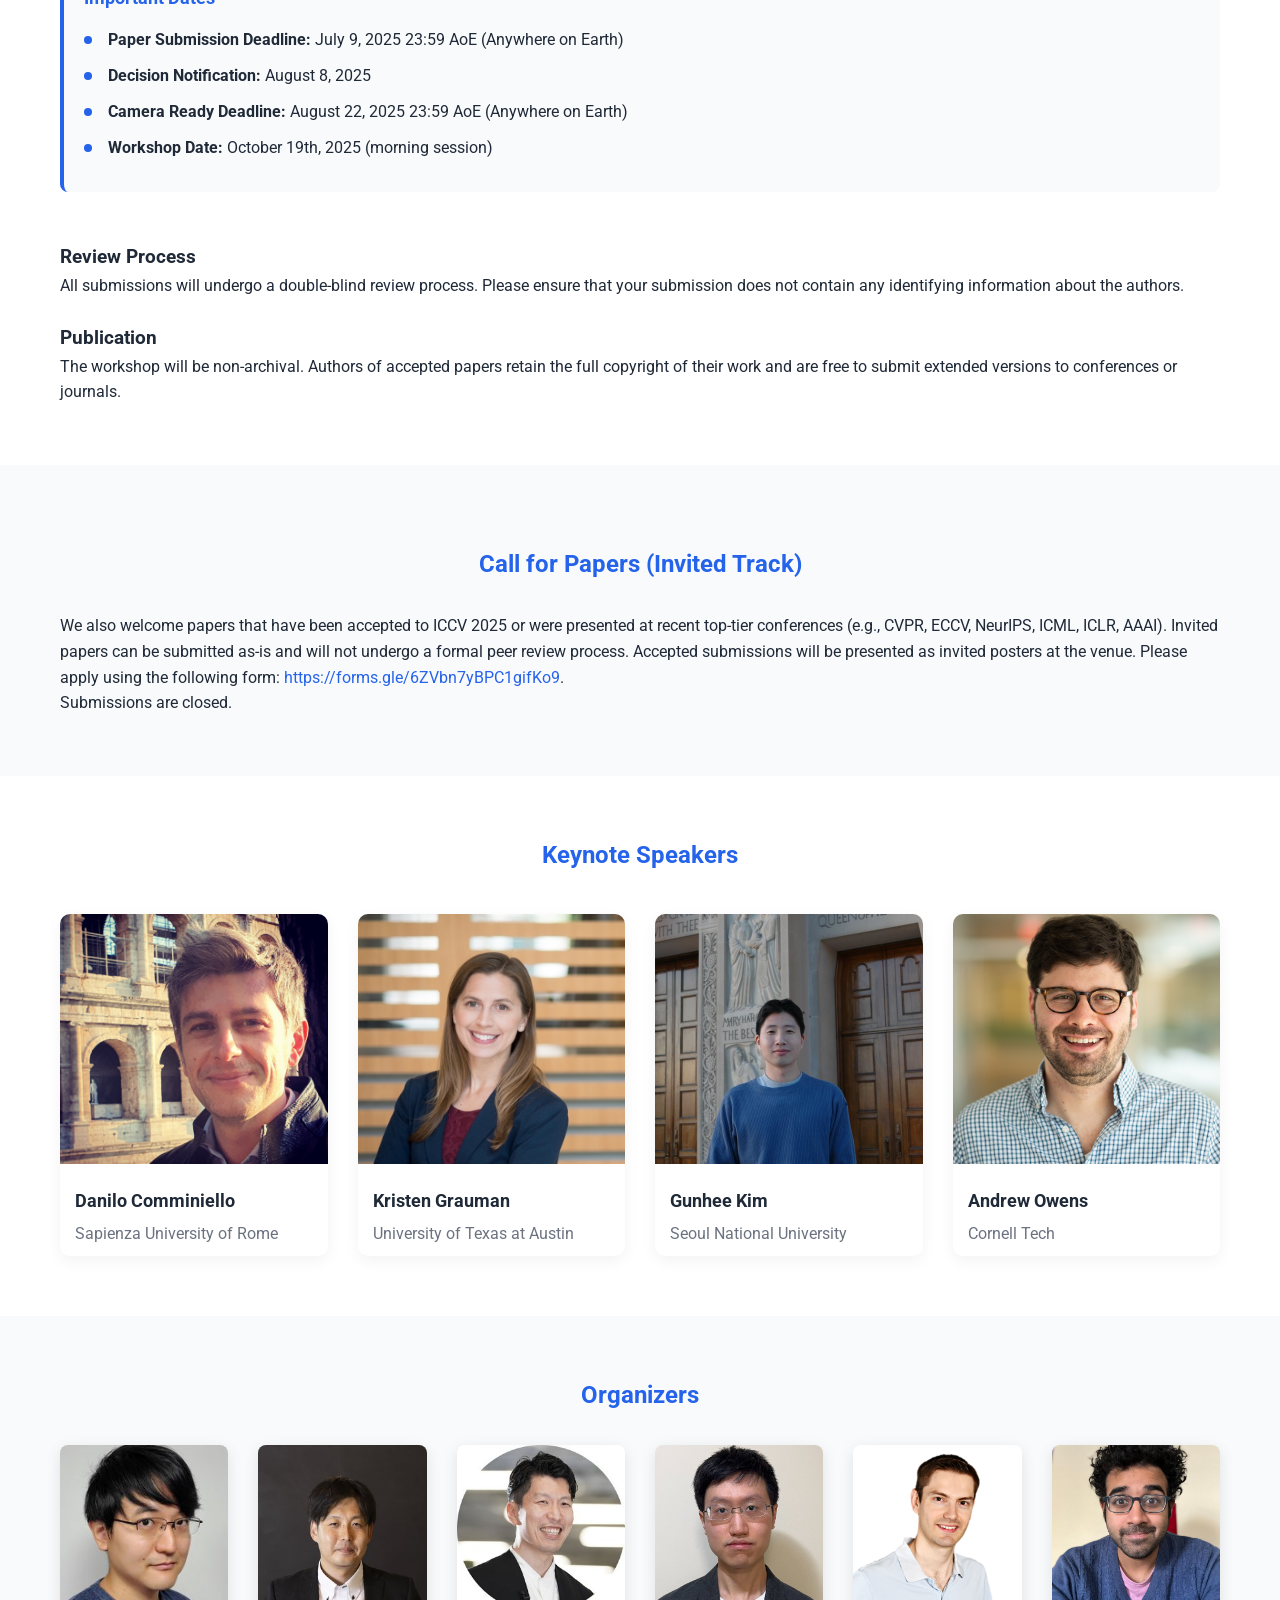
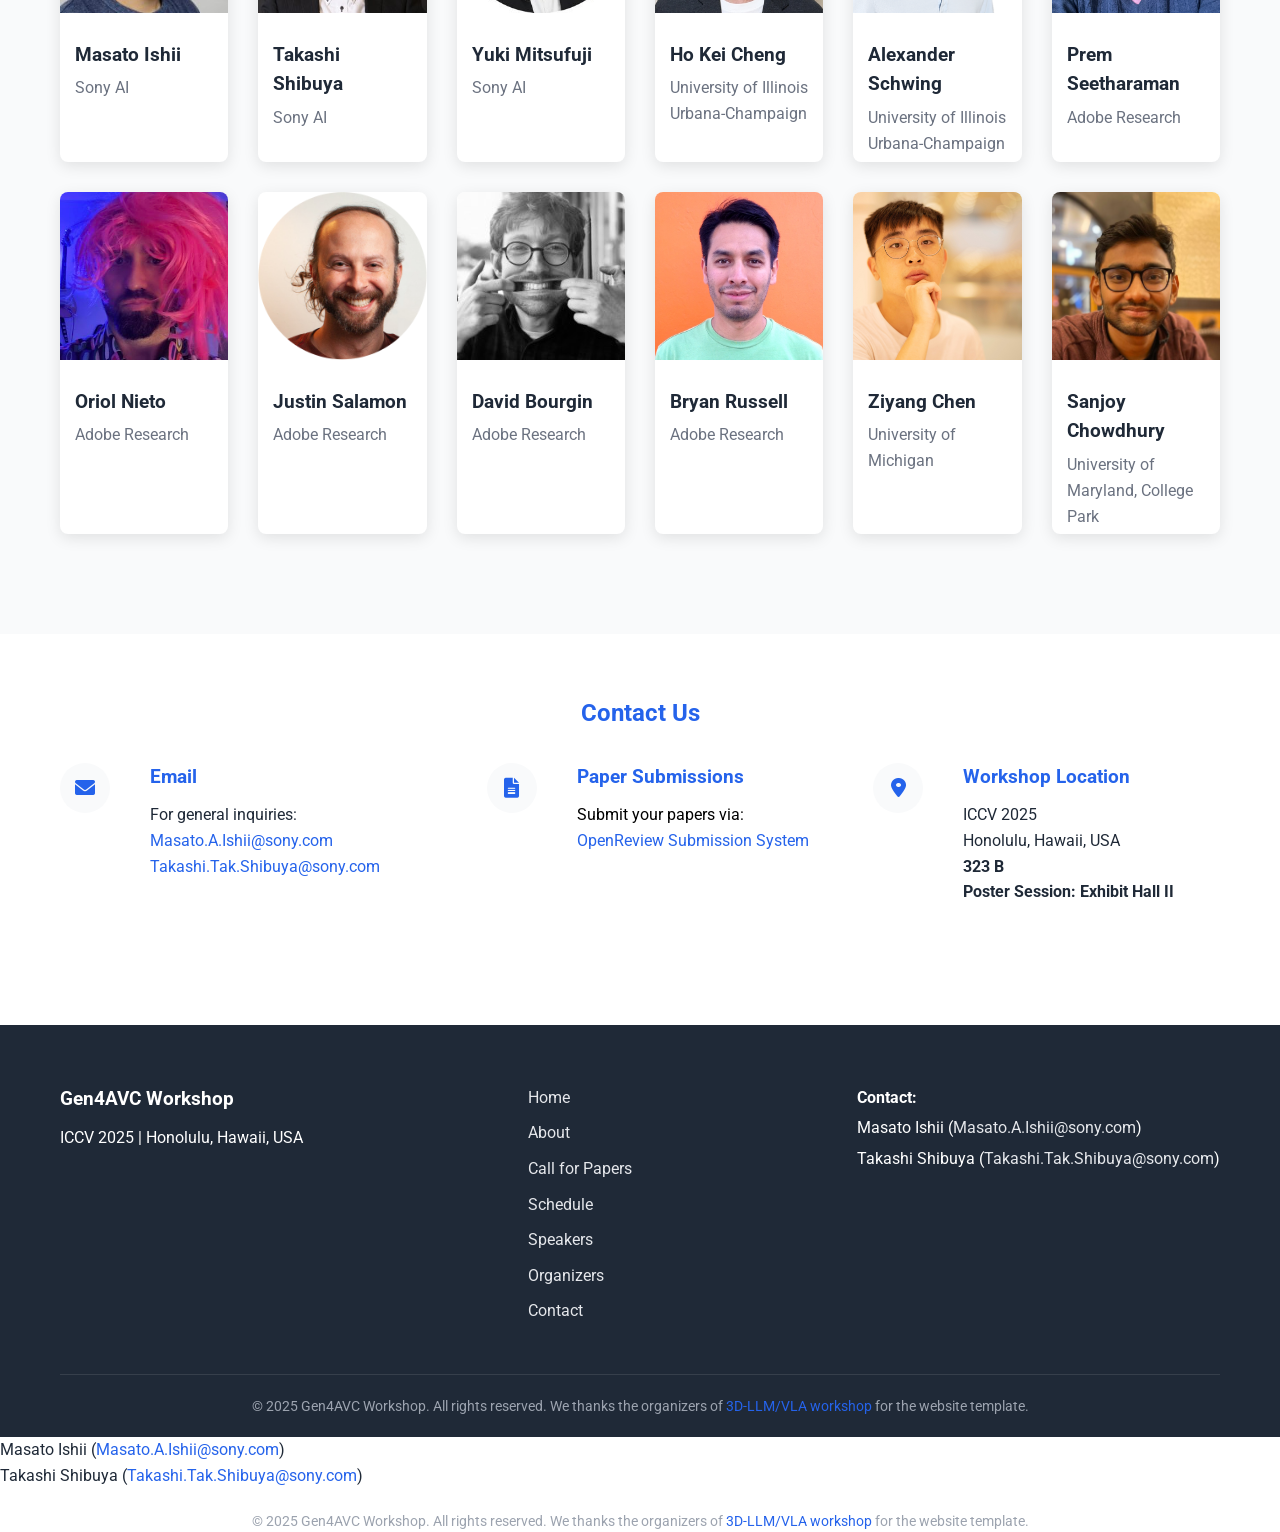
==== commit 61f064f8: "update poster session" ====
--- a/index.html
+++ b/index.html
@@ -123,7 +123,6 @@
             updateCountdown(cameraReadyDeadline, "countdown_camera");
         }, 1000);
         </script>
-    </script>
     </head>
 
     <body>
@@ -259,7 +258,7 @@
                     <div class="timeline-item">
                         <div class="time">10:15 - 11:00</div>
                         <div class="event">
-                            <h3>Poster Session</h3>
+                            <h3>Poster Session (Exhibit Hall II)</h3>
                             <p>Poster presentations - see <a href="#posters">poster list below</a></p>
                         </div>
                     </div>
@@ -298,58 +297,88 @@
         <!-- Posters Section -->
         <section id="posters" class="posters-section">
             <div class="container">
-                <h2>Poster Presentations</h2>
+                <h2>Poster Presentations (Venue: Exhibit Hall II)</h2>
                 
                 <div class="posters-content">
                     <h3>Regular Posters</h3>
                     <ol class="poster-list">
                         <li class="poster-item">
-                            <h4>"LD-LAudio-V1: Video-to-Long-Form-Audio Generation Extension with Dual Lightweight Adapters"</h4>
+                            <div class="poster-title-row">
+                                <h4>"LD-LAudio-V1: Video-to-Long-Form-Audio Generation Extension with Dual Lightweight Adapters"</h4>
+                                <span class="poster-id">Poster #22</span>
+                            </div>
                             <p><strong>Authors:</strong> Haomin Zhang, Kristin Qi, Shuxin Yang, Zihao Chen, Chaofan Ding, and Xinhan Di</p>
                         </li>
 
                         <li class="poster-item">
-                            <h4>"Do State-of-the-art Audio-visual VLMs Understand Audio-video Temporal Misalignment"</h4>
+                            <div class="poster-title-row">
+                                <h4>"Do State-of-the-art Audio-visual VLMs Understand Audio-video Temporal Misalignment"</h4>
+                                <span class="poster-id">Poster #23</span>
+                            </div>
                             <p><strong>Authors:</strong> Motonobu Kimura, Ren Ohkubo, Yue Qiu, and Yutaka Satoh</p>
                         </li>
 
                         <li class="poster-item">
-                            <h4>"Seeing What You Say: Expressive Image Generation from Speech"</h4>
+                            <div class="poster-title-row">
+                                <h4>"Seeing What You Say: Expressive Image Generation from Speech"</h4>
+                                <span class="poster-id">Poster #24</span>
+                            </div>
                             <p><strong>Authors:</strong> Jiyoung Lee, Song Park, Sanghyuk Chun, and Soo-Whan Chung</p>
                         </li>
 
                         <li class="poster-item">
-                            <h4>"KeyVID: Keyframe-Aware Video Diffusion for Audio-Synchronized Visual Animation"</h4>
+                            <div class="poster-title-row">
+                                <h4>"KeyVID: Keyframe-Aware Video Diffusion for Audio-Synchronized Visual Animation"</h4>
+                                <span class="poster-id">Poster #25</span>
+                            </div>
                             <p><strong>Authors:</strong> Xingrui Wang, Jiang Liu, Ze Wang, Xiaodong Yu, Jialian Wu, Ximeng Sun, Yusheng Su, Alan Yuille, Zicheng Liu, and Emad Barsoum</p>
                         </li>
 
                         <li class="poster-item">
-                            <h4>"Not Like Transformers: Drop the Beat Representation for Dance Generation with Mamba-Based Diffusion Model"</h4>
+                            <div class="poster-title-row">
+                                <h4>"Not Like Transformers: Drop the Beat Representation for Dance Generation with Mamba-Based Diffusion Model"</h4>
+                                <span class="poster-id">Poster #26</span>
+                            </div>
                             <p><strong>Authors:</strong> Sangjune Park, Inhyeok Choi, Donghyeon Soon, Youngwoo Jeon, and Kyungdon Joo</p>
                         </li>
 
                         <li class="poster-item">
-                            <h4>"High-Fidelity Talking Portrait Synthesis with Personalized 3D Generative Prior"</h4>
+                            <div class="poster-title-row">
+                                <h4>"High-Fidelity Talking Portrait Synthesis with Personalized 3D Generative Prior"</h4>
+                                <span class="poster-id">Poster #27</span>
+                            </div>
                             <p><strong>Authors:</strong> Jaehoon Ko, Kyusun Cho, JoungBin Lee, Heeji Yoon, and Seungryong Kim</p>
                         </li>
 
                         <li class="poster-item">
-                            <h4>"Dance Video Generation using Music-to-Pose Encoder Trained on Synthetic Dataset Generation Pipeline leveraging Latent Diffusion Framework"</h4>
+                            <div class="poster-title-row">
+                                <h4>"Dance Video Generation using Music-to-Pose Encoder Trained on Synthetic Dataset Generation Pipeline leveraging Latent Diffusion Framework"</h4>
+                                <span class="poster-id">Poster #28</span>
+                            </div>
                             <p><strong>Author:</strong> Nokap Tony Park</p>
                         </li>
 
                         <li class="poster-item">
-                            <h4>"Differentiable Room Acoustic Rendering with Multi-View Vision Priors"</h4>
+                            <div class="poster-title-row">
+                                <h4>"Differentiable Room Acoustic Rendering with Multi-View Vision Priors"</h4>
+                                <span class="poster-id">Poster #29</span>
+                            </div>
                             <p><strong>Authors:</strong> Derong Jin and Ruohan Gao</p>
                         </li>
 
                         <li class="poster-item">
-                            <h4>"SpecMaskFoley: Efficient Yet Effective Synchronized Video-to-audio Synthesis via Pretraining and ControlNet"</h4>
+                            <div class="poster-title-row">
+                                <h4>"SpecMaskFoley: Efficient Yet Effective Synchronized Video-to-audio Synthesis via Pretraining and ControlNet"</h4>
+                                <span class="poster-id">Poster #30</span>
+                            </div>
                             <p><strong>Authors:</strong> Zhi Zhong, Akira Takahashi, Shuyang Cui, Keisuke Toyama, Shusuke Takahashi, and Yuki Mitsufuji</p>
                         </li>
 
                         <li class="poster-item">
-                            <h4>"JWB-DH-V1: Benchmark for Joint Whole-Body Talking Avatar and Speech Generation Version I"</h4>
+                            <div class="poster-title-row">
+                                <h4>"JWB-DH-V1: Benchmark for Joint Whole-Body Talking Avatar and Speech Generation Version I"</h4>
+                                <span class="poster-id">Poster #31</span>
+                            </div>
                             <p><strong>Authors:</strong> Xinhan Di and Kristin Qi</p>
                         </li>
                     </ol>
@@ -357,19 +386,28 @@
                     <h3 style="margin-top: 40px;">Invited Posters</h3>
                     <ol class="poster-list">
                         <li class="poster-item invited">
-                            <h4>"TITAN-Guide: Taming Inference-Time Alignment for Guided Text-to-Video Diffusion Models"</h4>
+                            <div class="poster-title-row">
+                                <h4>"TITAN-Guide: Taming Inference-Time Alignment for Guided Text-to-Video Diffusion Models"</h4>
+                                <span class="poster-id">Poster #32</span>
+                            </div>
                             <p><strong>Authors:</strong> Christian Simon, Masato Ishii, Akio Hayakawa, Zhi Zhong, Shusuke Takahashi, Takashi Shibuya, and Yuki Mitsufuji</p>
                             <p class="venue-tag">ICCV 2025</p>
                         </li>
 
                         <li class="poster-item invited">
-                            <h4>"TARO: Timestep-Adaptive Representation Alignment with Onset-Aware Conditioning for Synchronized Video-to-Audio Synthesis"</h4>
+                            <div class="poster-title-row">
+                                <h4>"TARO: Timestep-Adaptive Representation Alignment with Onset-Aware Conditioning for Synchronized Video-to-Audio Synthesis"</h4>
+                                <span class="poster-id">Poster #33</span>
+                            </div>
                             <p><strong>Authors:</strong> Tri Ton, Ji Woo Hong, and Chang D. Yoo</p>
                             <p class="venue-tag">ICCV 2025</p>
                         </li>
 
                         <li class="poster-item invited">
-                            <h4>"How Would It Sound? Material-Controlled Multimodal Acoustic Profile Generation for Indoor Scenes"</h4>
+                            <div class="poster-title-row">
+                                <h4>"How Would It Sound? Material-Controlled Multimodal Acoustic Profile Generation for Indoor Scenes"</h4>
+                                <span class="poster-id">Poster #34</span>
+                            </div>
                             <p><strong>Authors:</strong> Mahnoor Fatima Saad and Ziad Al-Halah</p>
                             <p class="venue-tag">ICCV 2025</p>
                         </li>
@@ -735,6 +773,7 @@
                                 <p>ICCV 2025</p>
                                 <p>Honolulu, Hawaii, USA</p>
                                 <p><strong>323 B</strong></p>
+                                <p><strong>Poster Session: Exhibit Hall II</strong></p>
                             </div>
                         </div>
                     
@@ -843,3 +882,24 @@
     </body>
     
 </html>
+                        <p>Masato Ishii (<a href="mailto:Masato.A.Ishii@sony.com">Masato.A.Ishii@sony.com</a>)</p>
+                        <p>Takashi Shibuya (<a href="mailto:Takashi.Tak.Shibuya@sony.com">Takashi.Tak.Shibuya@sony.com</a>)</p>
+                        
+                    </div>
+                </div>
+                <div class="copyright">
+                    <p>&copy; 2025 Gen4AVC Workshop. All rights reserved. We thanks the organizers of <a href="https://3d-llm-vla.github.io/">3D-LLM/VLA workshop</a> for the website template. </p>
+                </div>
+            </div>
+        </footer>
+
+        <script src="js/script.js"></script>
+
+        <!-- Add before the closing </body> tag -->
+        <div style="display:none;">
+            <script type="text/javascript" id="clustrmaps"
+                src="//clustrmaps.com/map_v2.js?d=j7FDWI1wzKKEzCWLohxh7IFyPRkDO_Yoq8ehLPPnKB8&cl=ffffff&w=a"></script>
+        </div>
+    </body>
+    
+</html>
--- a/css/styles.css
+++ b/css/styles.css
@@ -1303,4 +1303,29 @@
 del {
     color: #666;
     text-decoration: line-through;
+}
+
+.poster-title-row {
+    display: flex;
+    justify-content: space-between;
+    align-items: center;
+    gap: 10px;
+}
+
+.poster-title-row h4 {
+    margin: 0;
+    font-weight: 500;
+    flex: 1;
+}
+
+.poster-id {
+    min-width: 90px;
+    text-align: right;
+    color: #555;
+    font-weight: 400;
+    font-size: 1em;
+}
+
+.poster-item {
+    margin-bottom: 8px;
 }
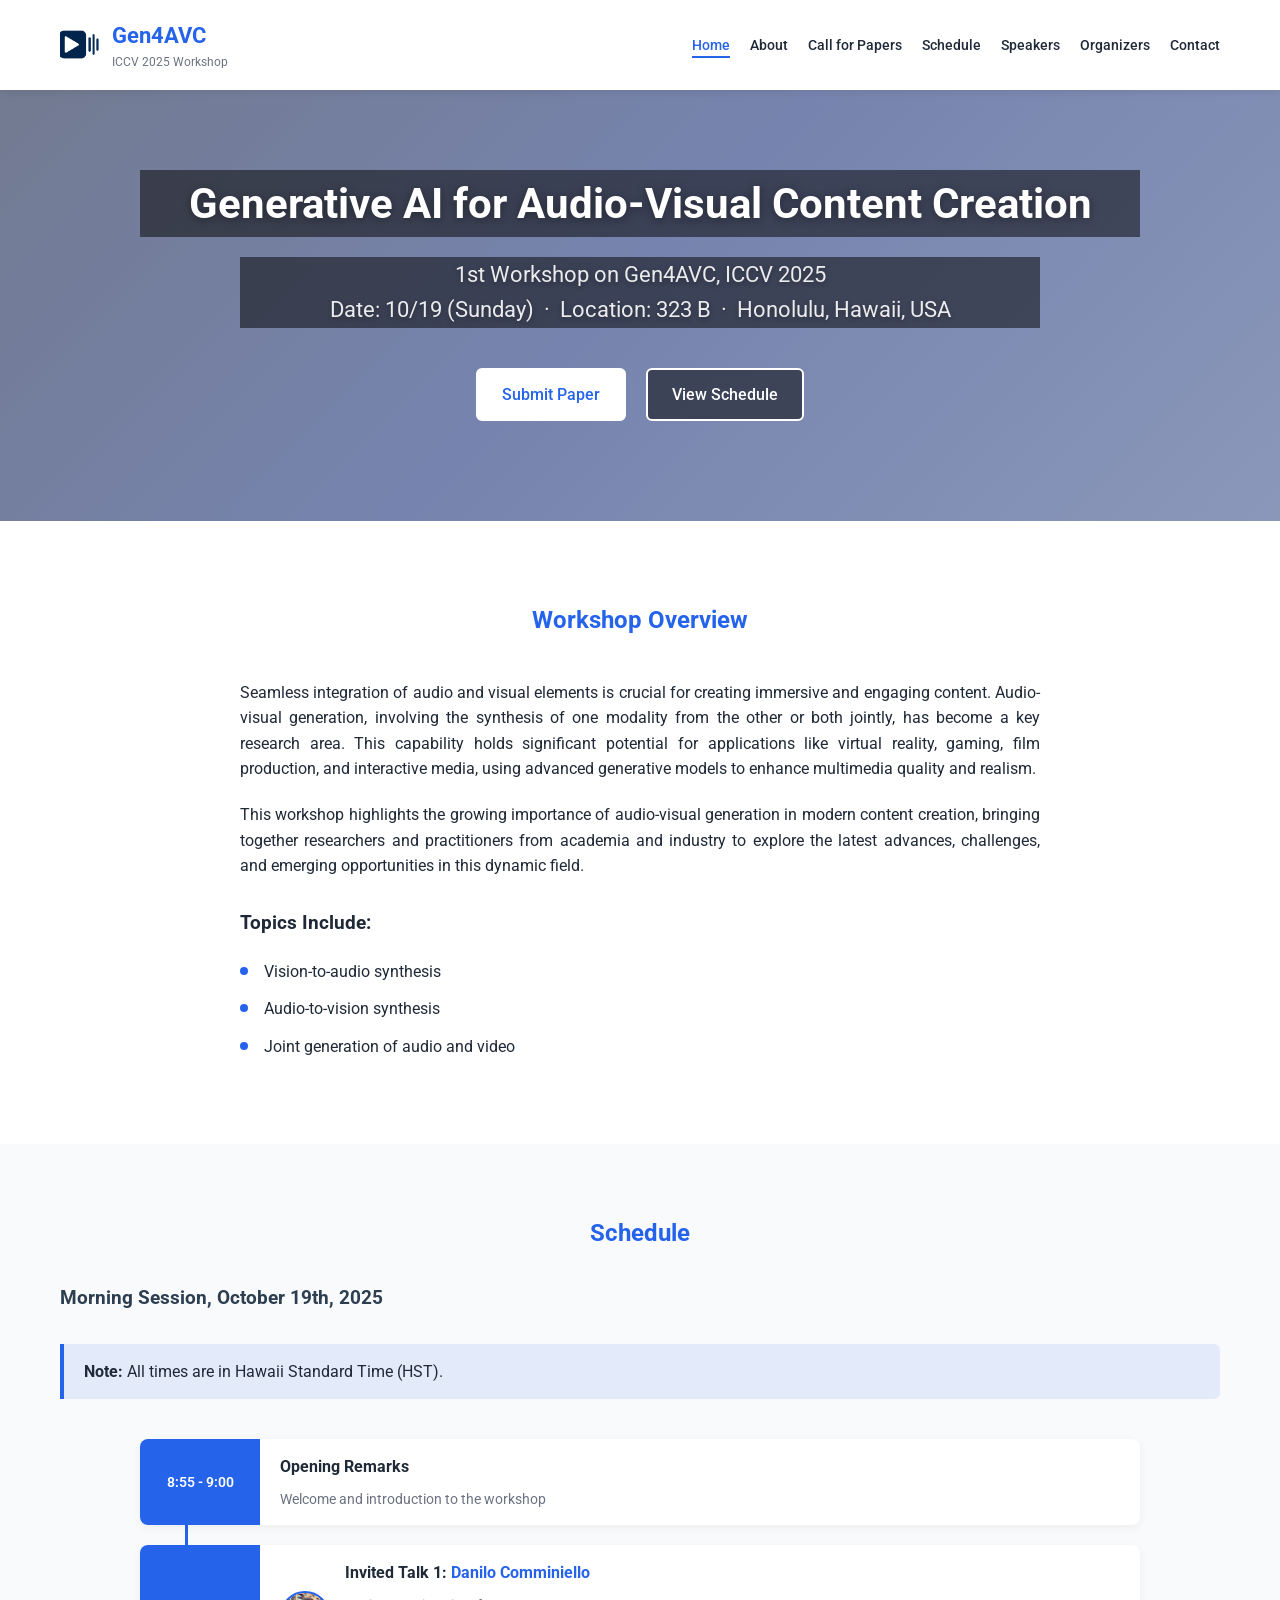
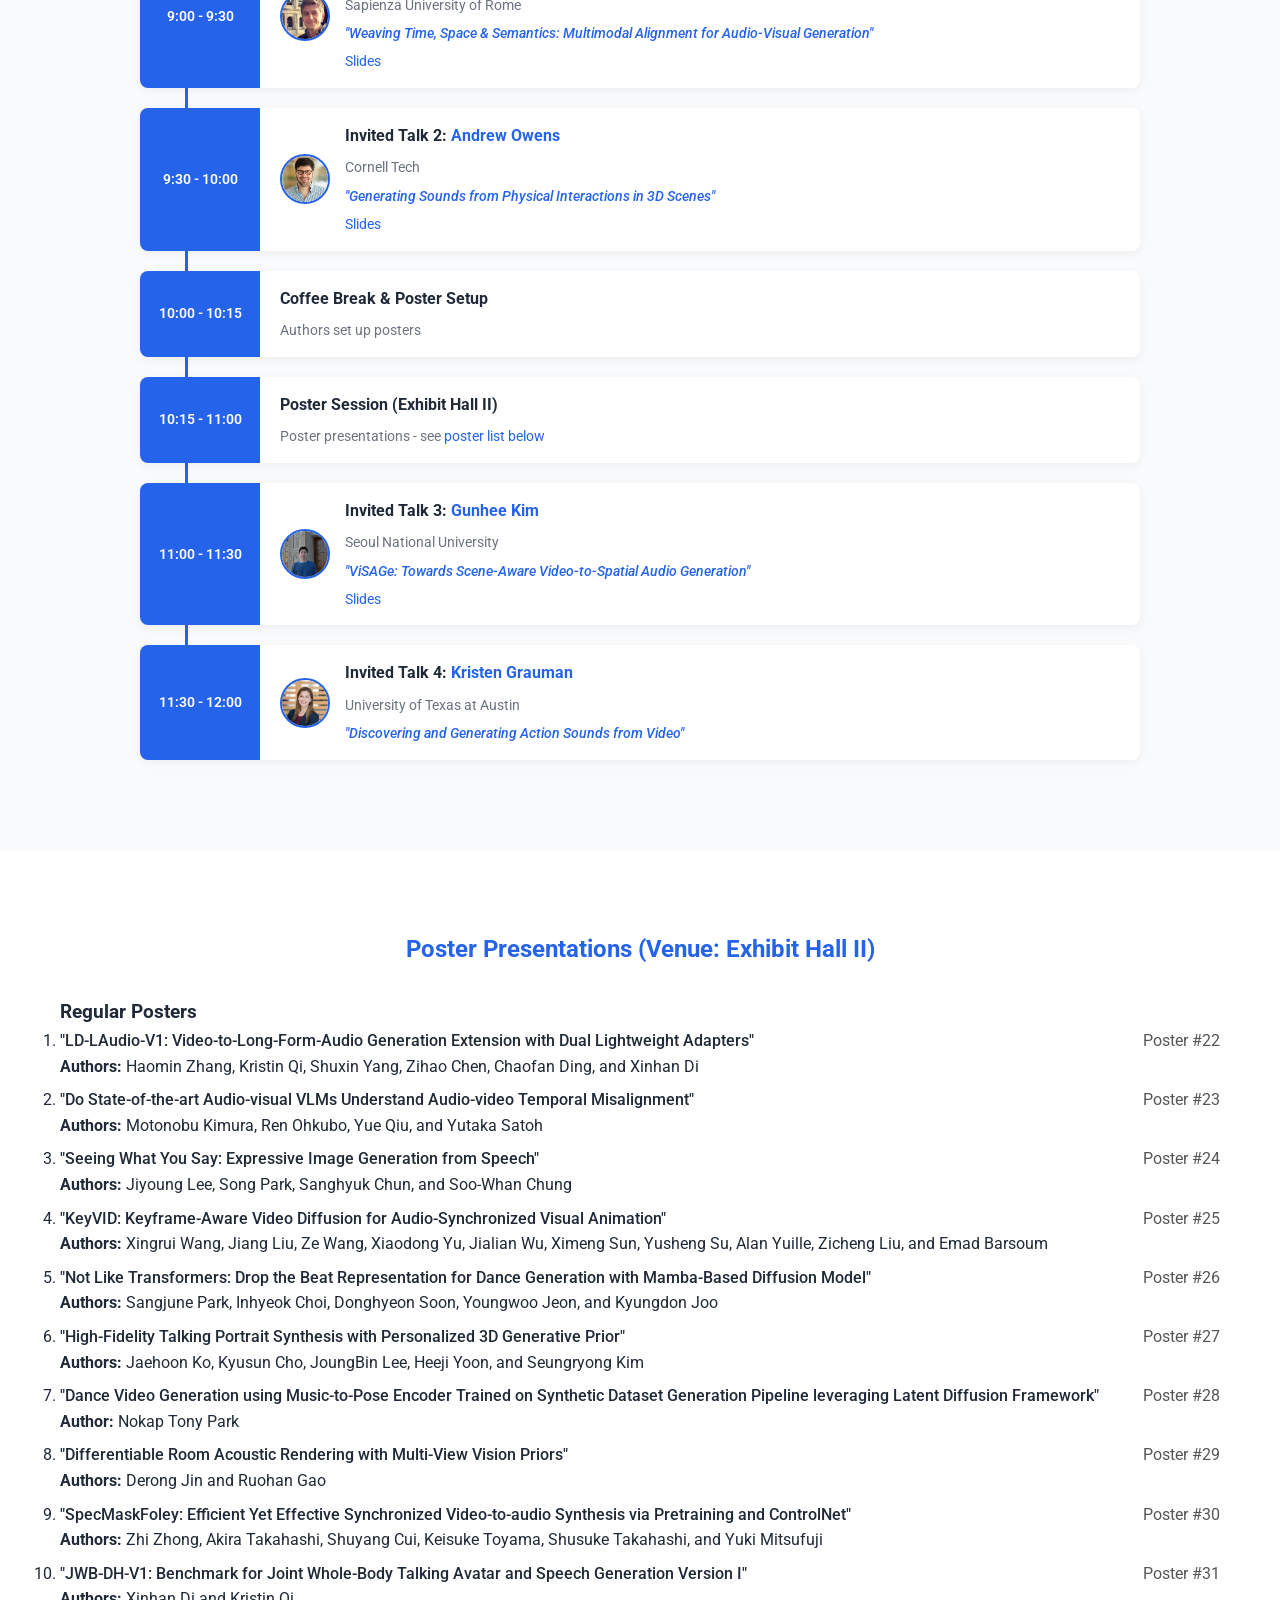
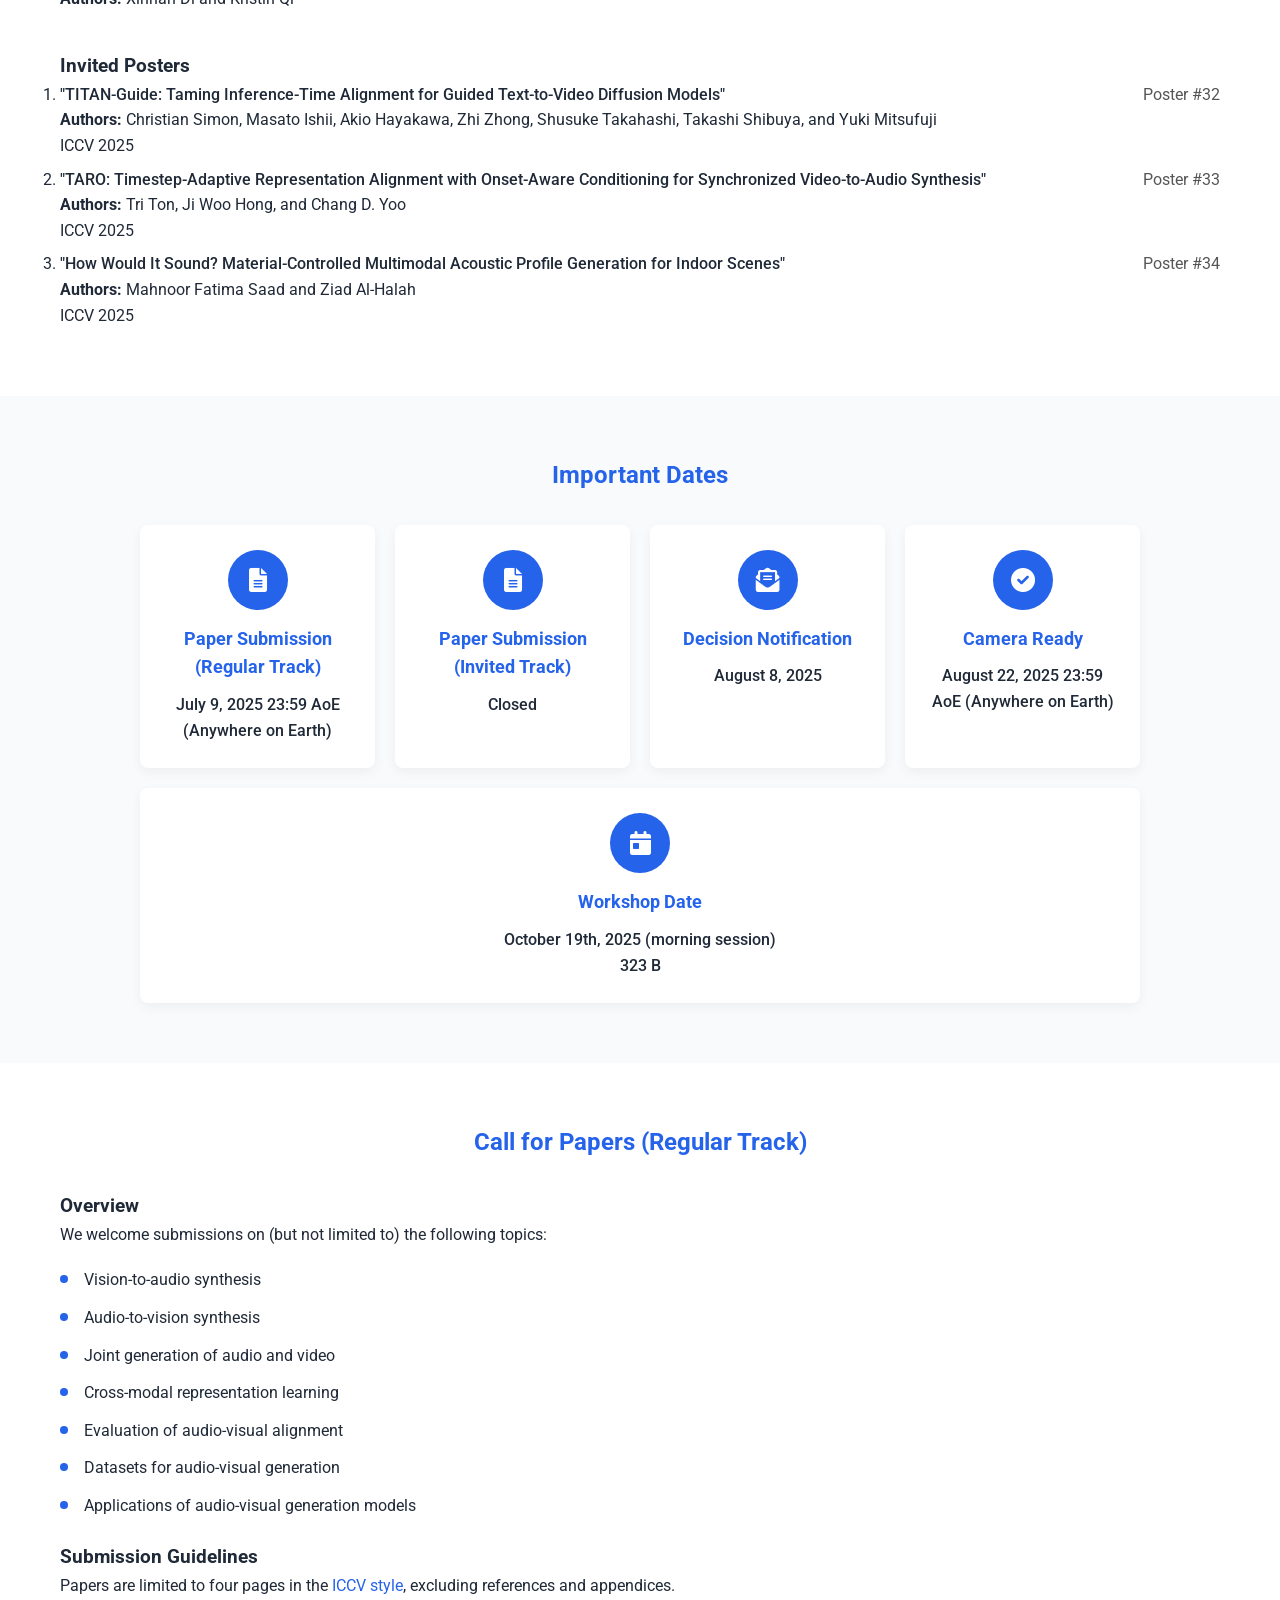
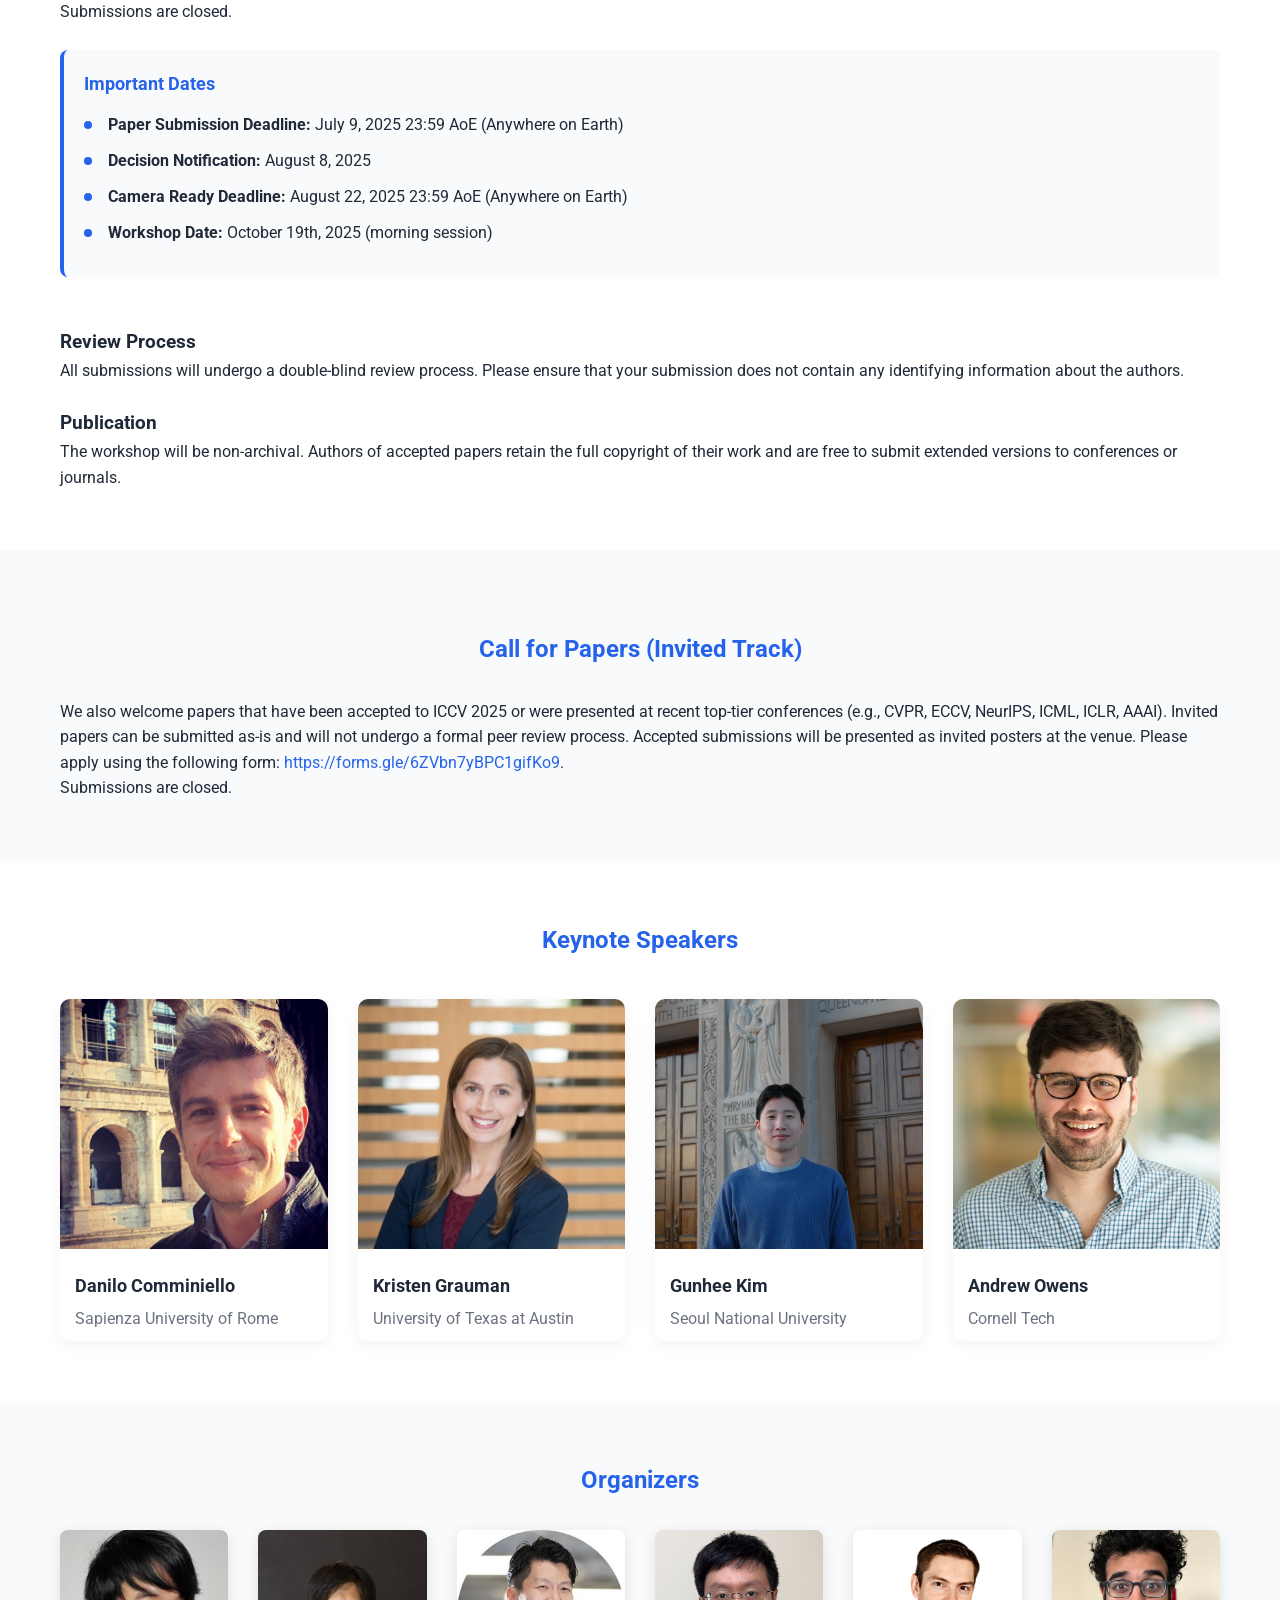
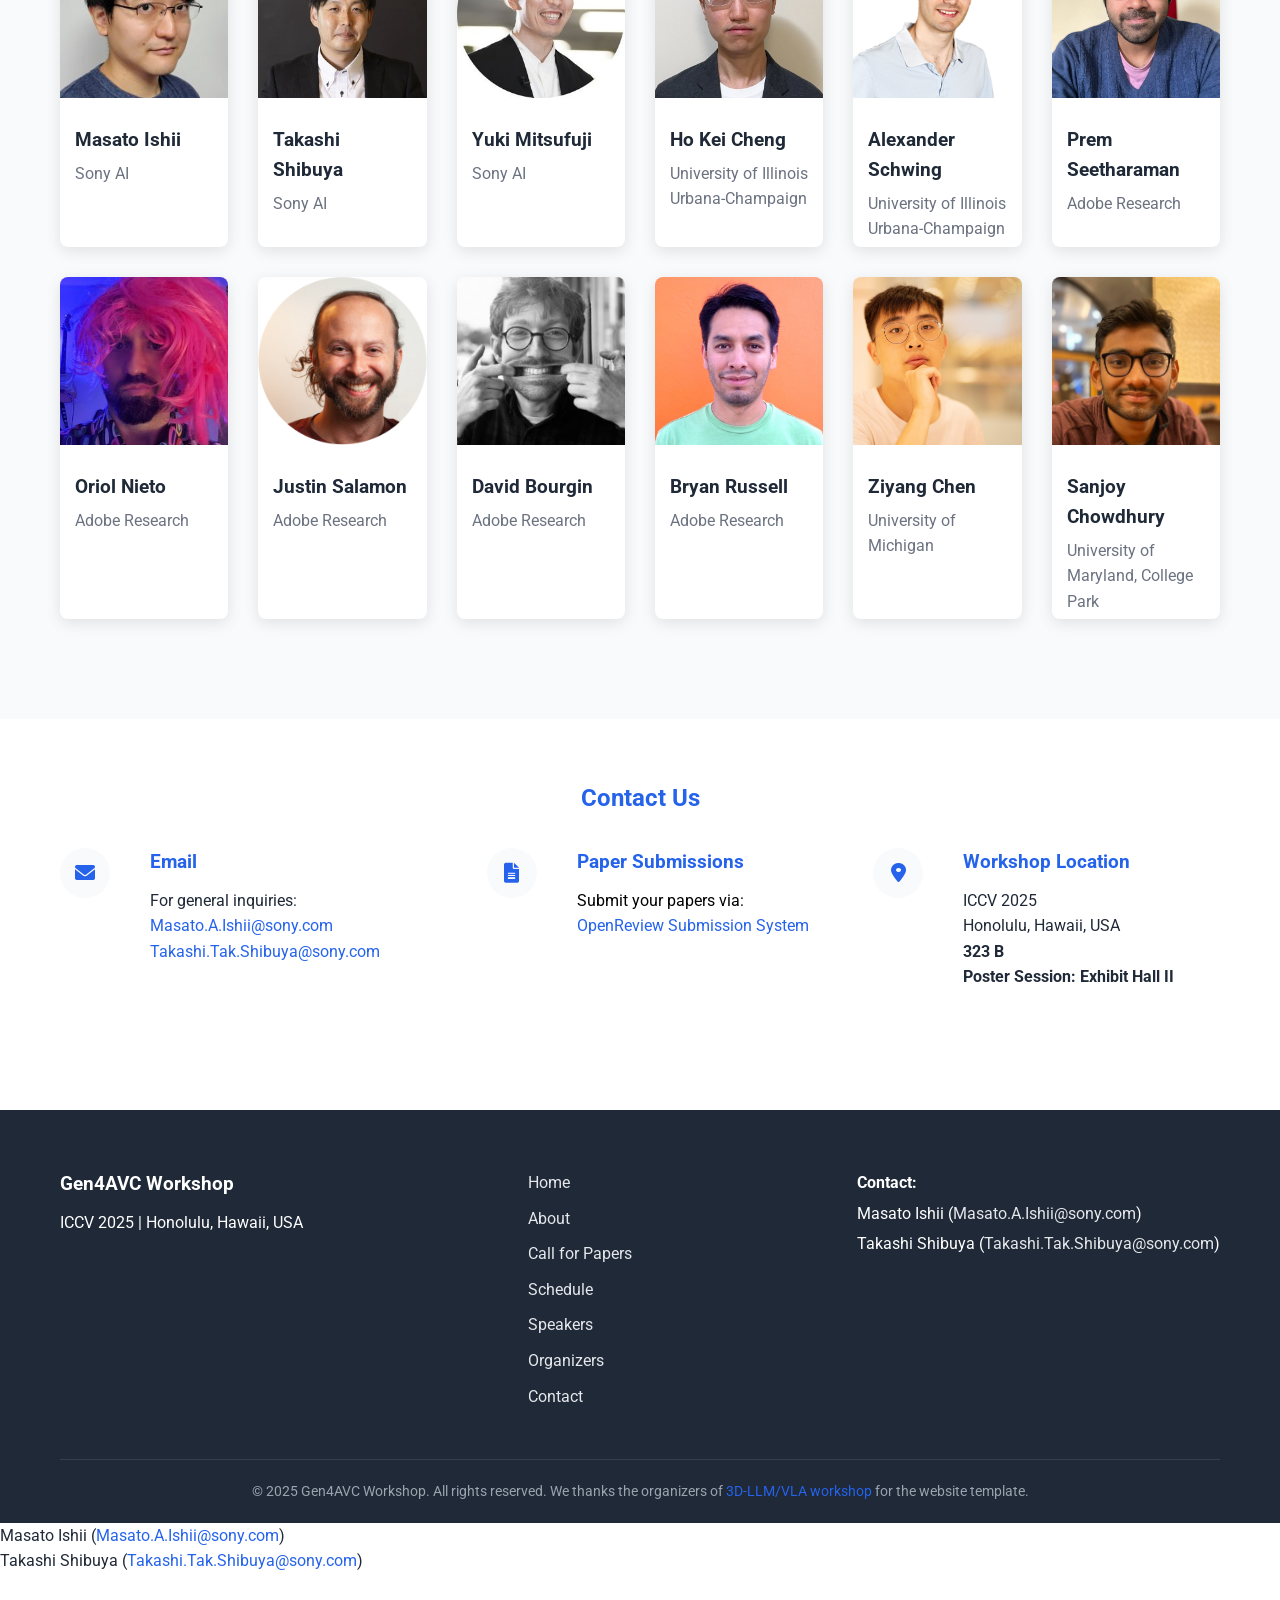
==== commit 189ce3ff: "add slides" ====
--- a/index.html
+++ b/index.html
@@ -228,6 +228,7 @@
                                     <h3>Invited Talk 1: <a href="https://danilocomminiello.site.uniroma1.it/" target="_blank">Danilo Comminiello</a></h3>
                                     <p>Sapienza University of Rome</p>
                                     <p class="talk-title">"Weaving Time, Space & Semantics: Multimodal Alignment for Audio-Visual Generation"</p>
+                                    <p class="slide-download"><a href="decks/DaniloComminiello_Gen4AVC_2025.pdf" download>Slides</a></p>
                                 </div>
                             </div>
                         </div>
@@ -242,6 +243,7 @@
                                     <h3>Invited Talk 2: <a href="https://andrewowens.com/" target="_blank">Andrew Owens</a></h3>
                                     <p>Cornell Tech</p>
                                     <p class="talk-title">"Generating Sounds from Physical Interactions in 3D Scenes"</p>
+                                    <p class="slide-download"><a href="decks/AndrewOwens_Gen4AVC_2025.pdf" download>Slides</a></p>
                                 </div>
                             </div>
                         </div>
@@ -272,6 +274,7 @@
                                     <h3>Invited Talk 3: <a href="https://vision.snu.ac.kr/gunhee/" target="_blank">Gunhee Kim</a></h3>
                                     <p>Seoul National University</p>
                                     <p class="talk-title">"ViSAGe: Towards Scene-Aware Video-to-Spatial Audio Generation"</p>
+                                    <p class="slide-download"><a href="decks/GunheeKim_Gen4AVC_2025.pdf" download>Slides</a></p>
                                 </div>
                             </div>
                         </div>
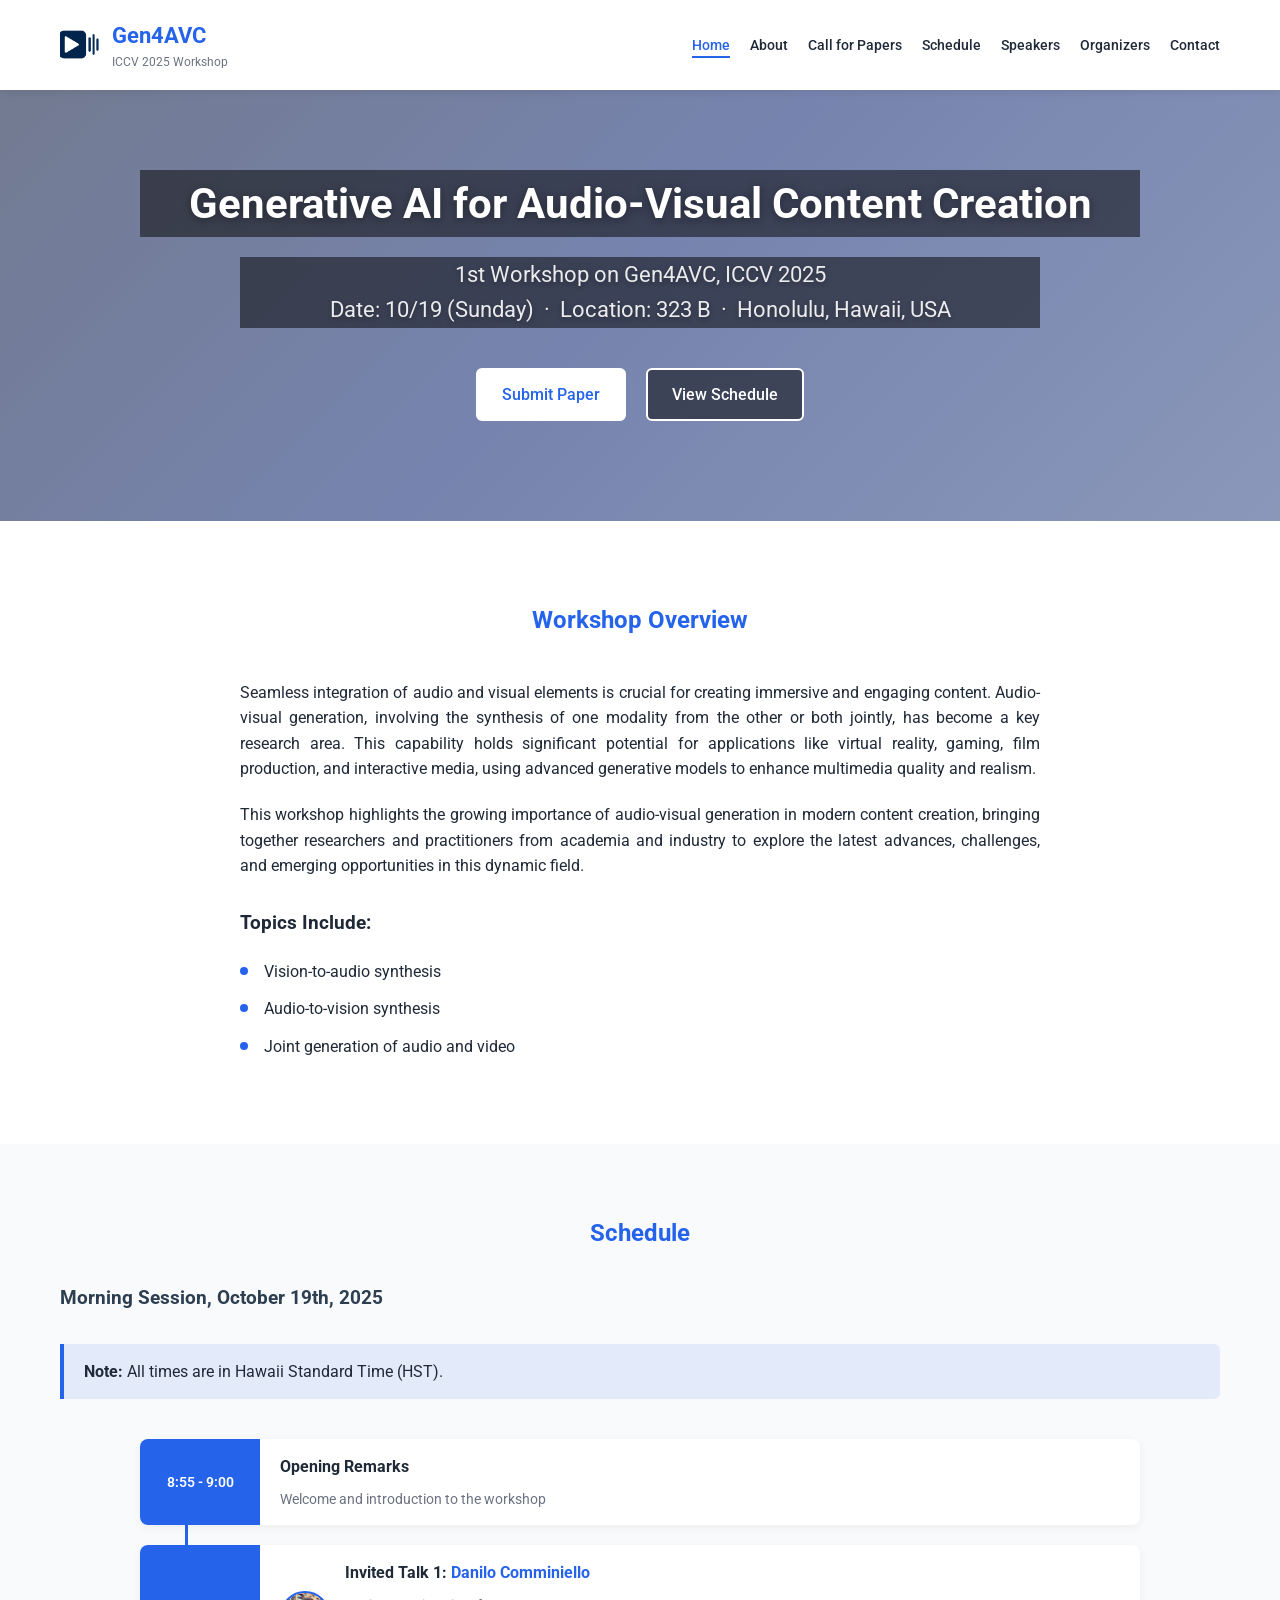
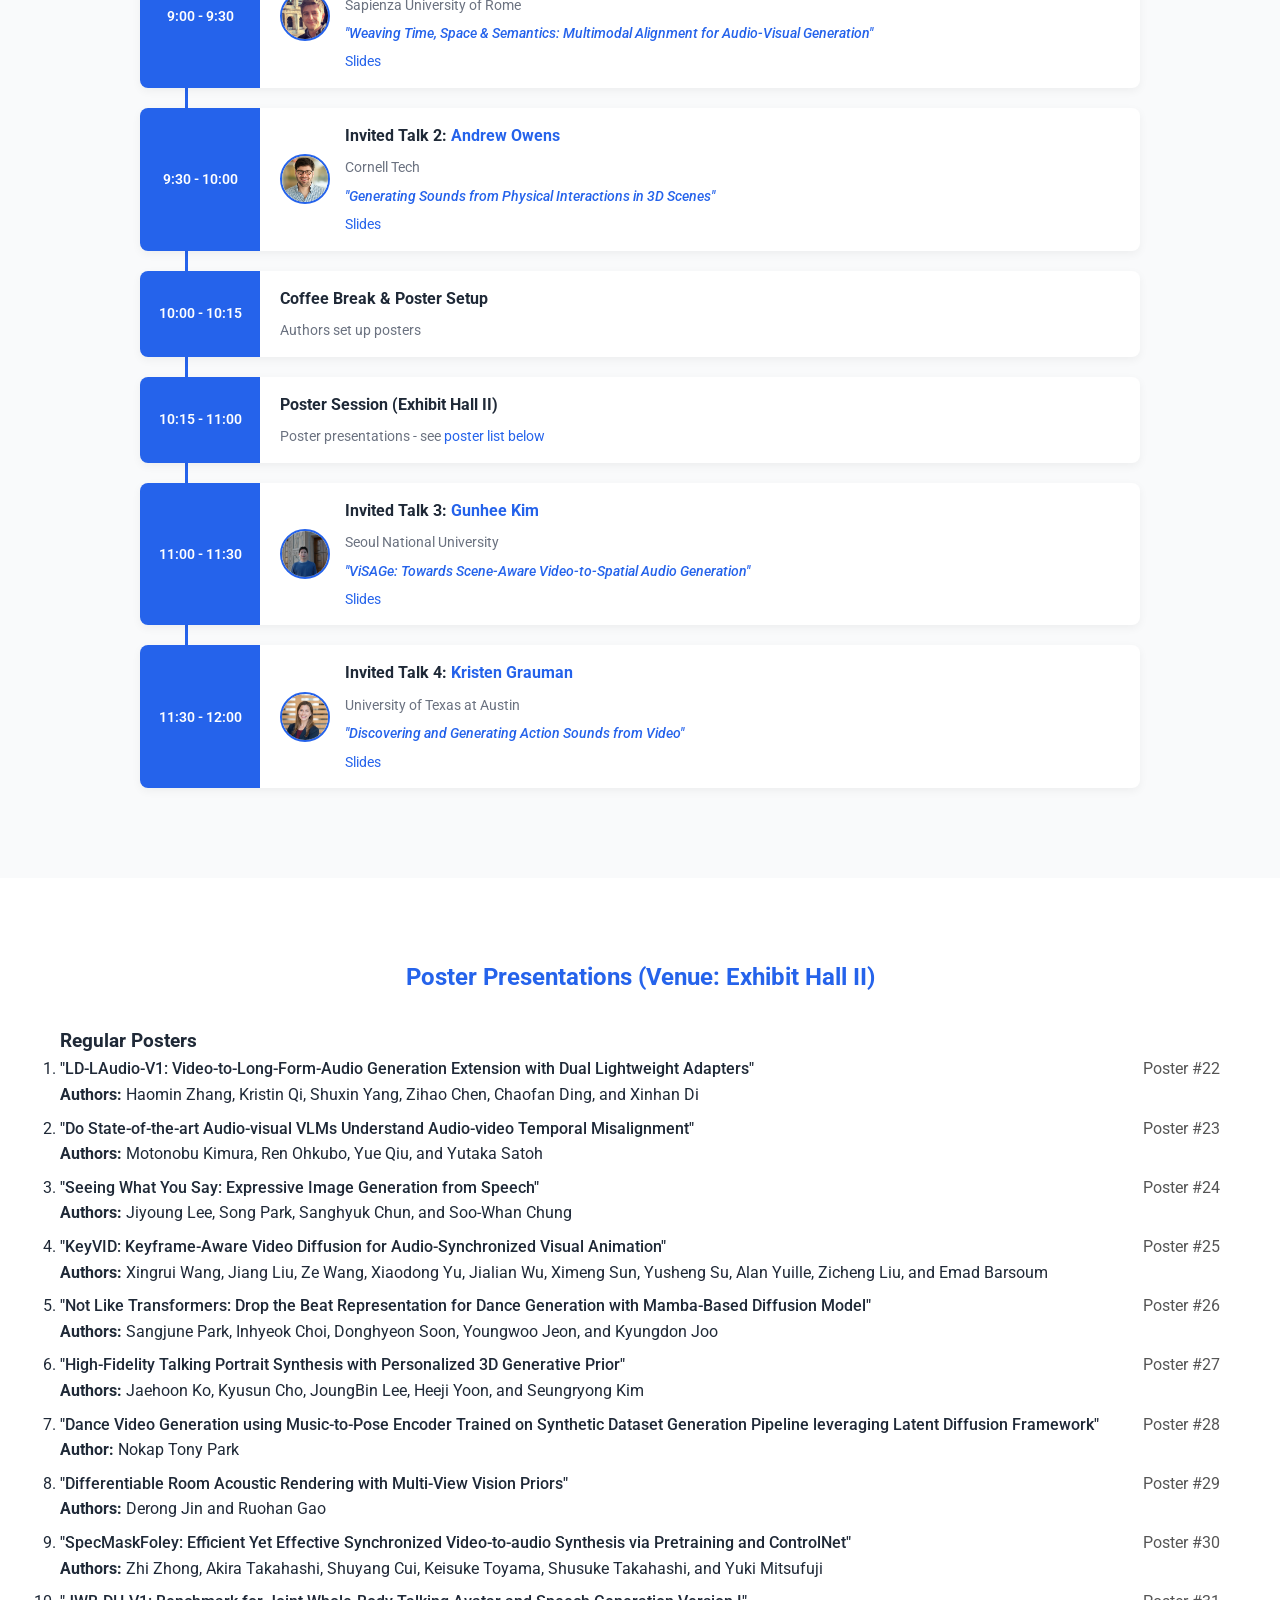
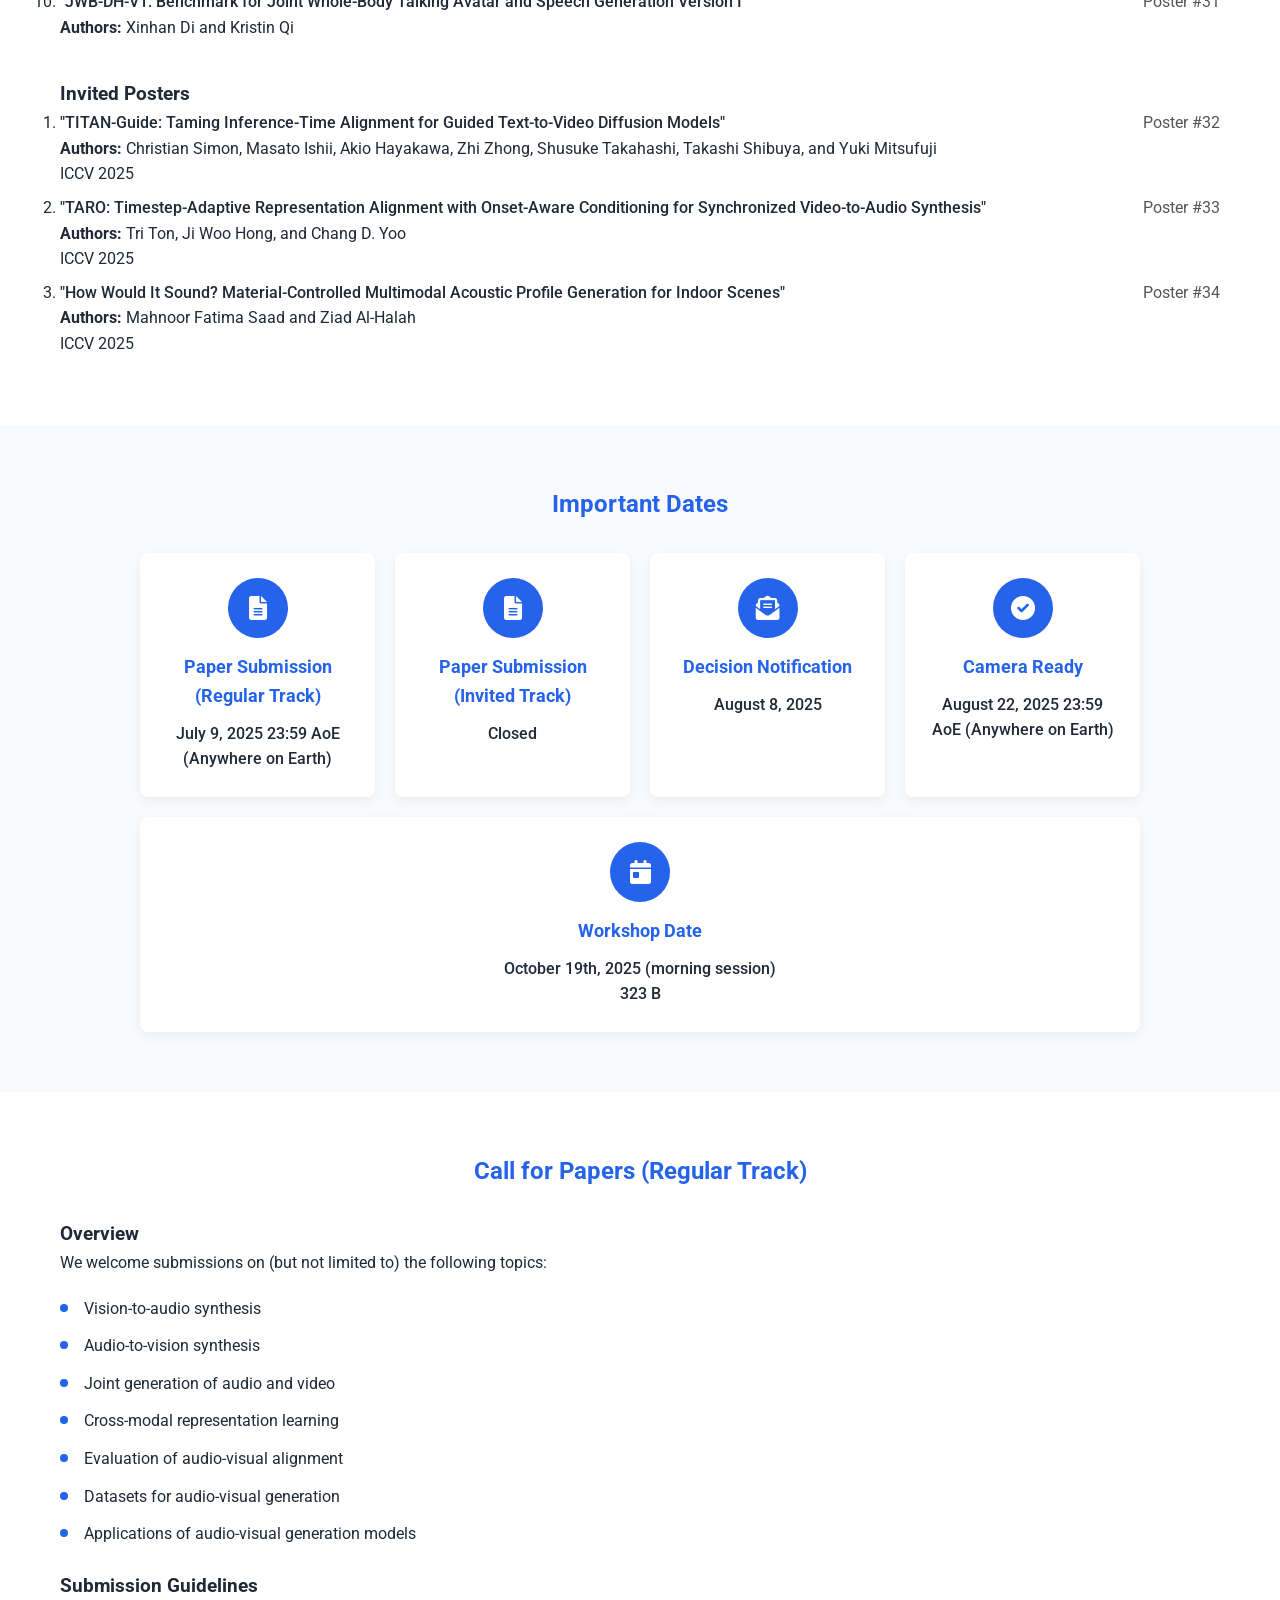
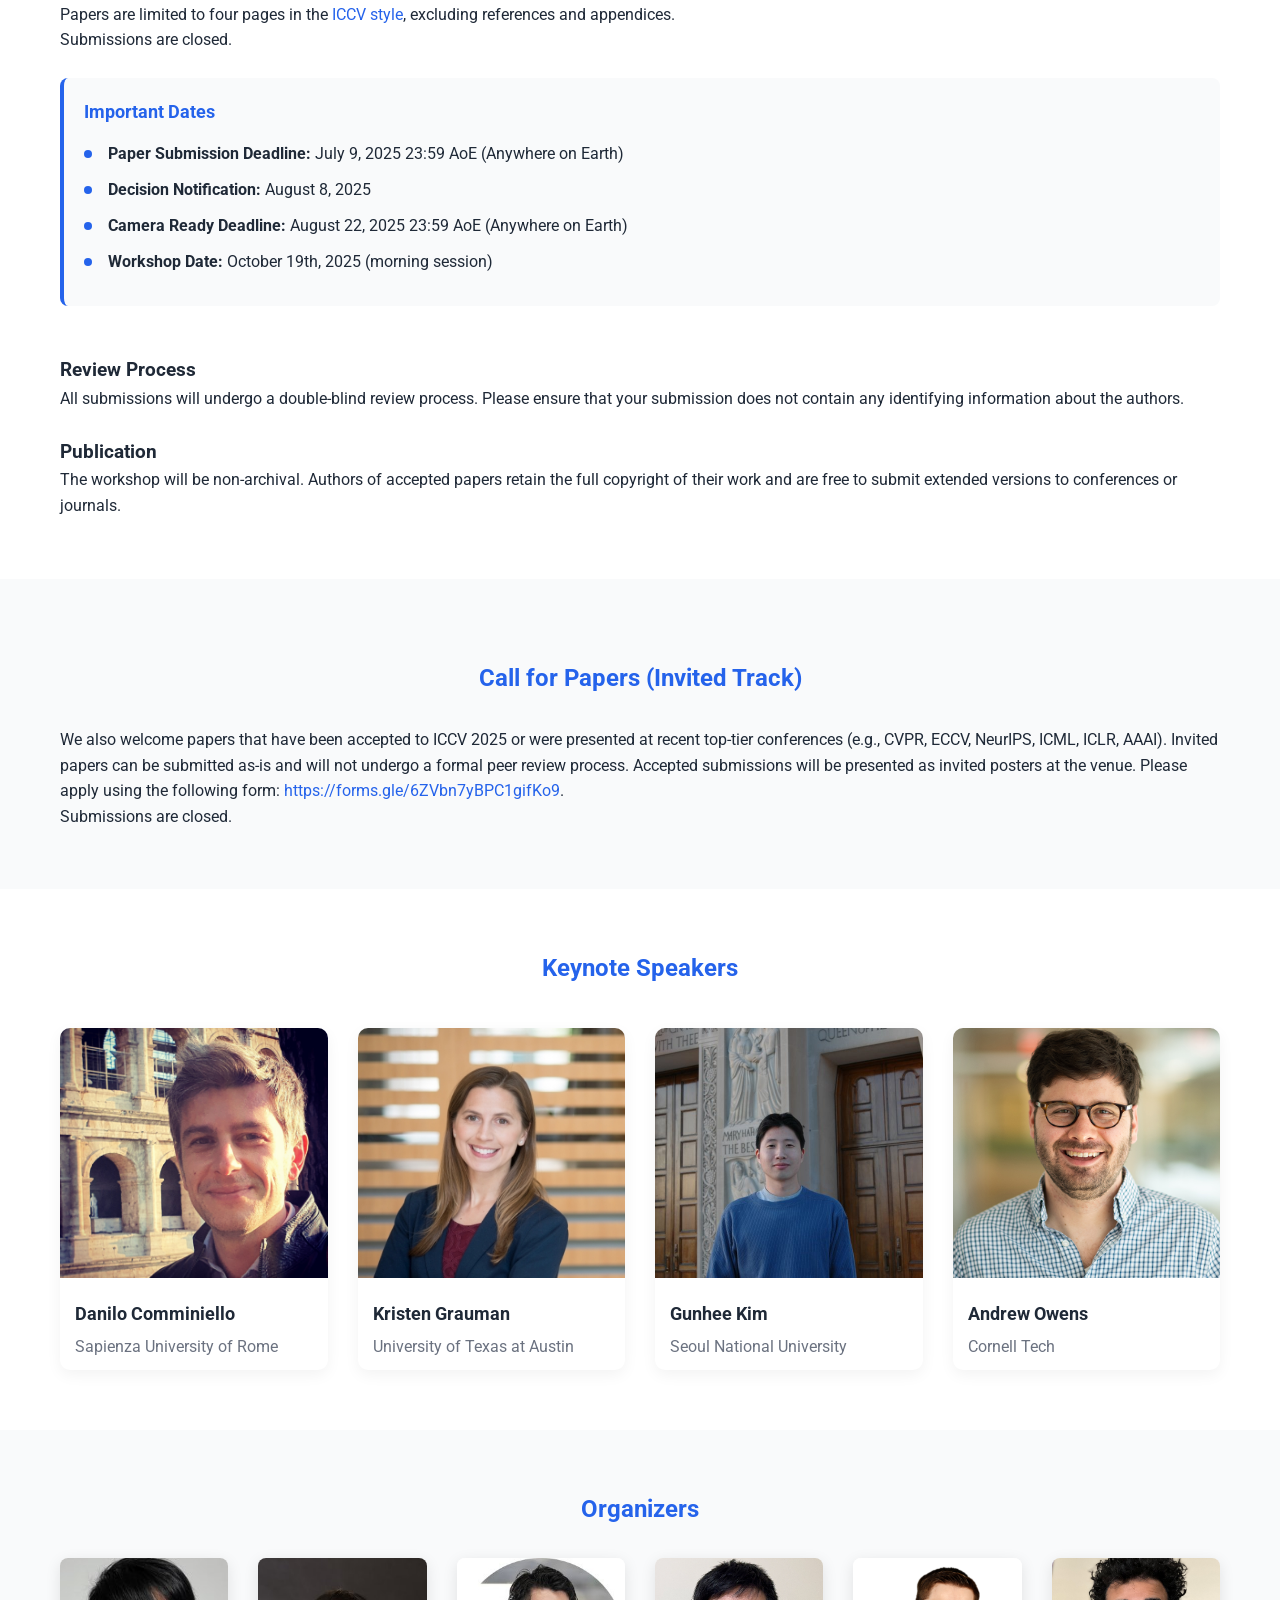
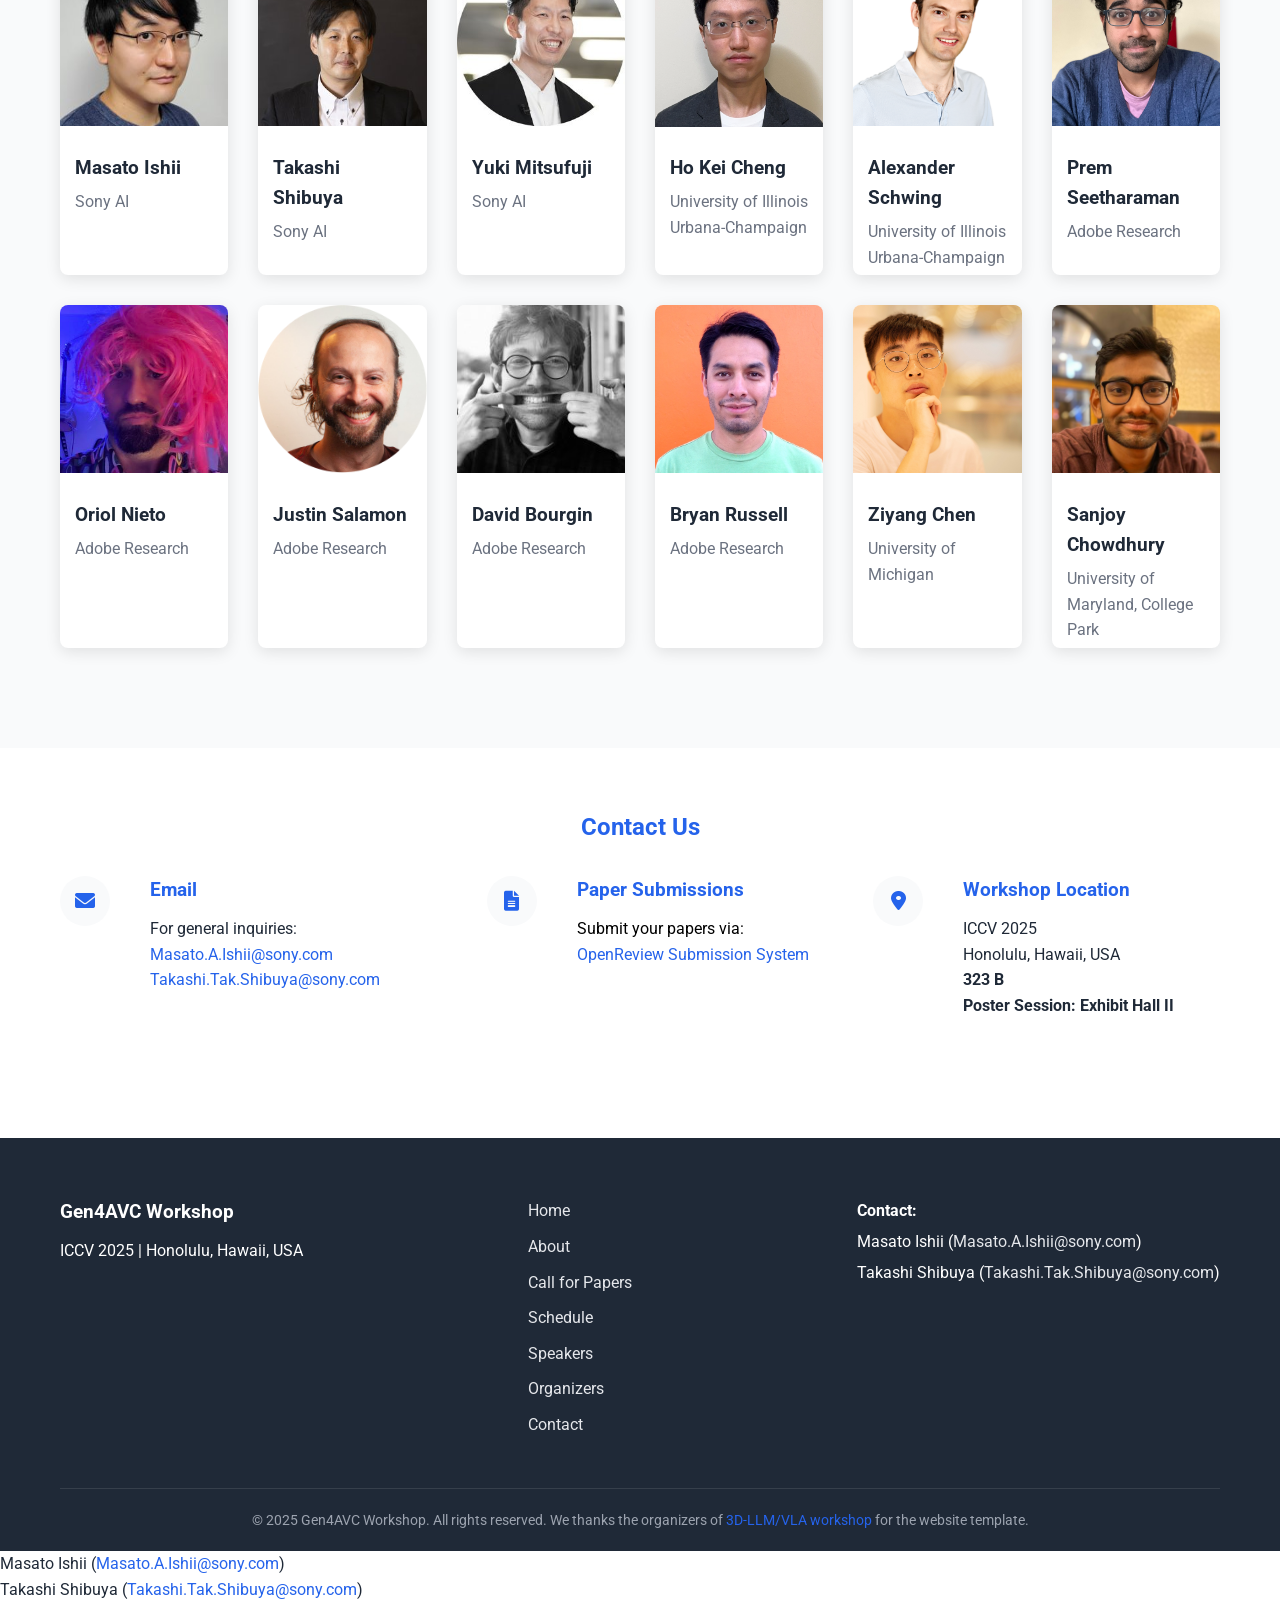
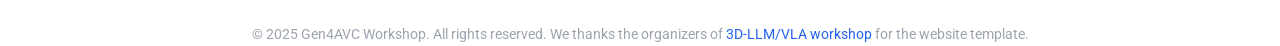
==== commit 97b4d641: "add slides" ====
--- a/index.html
+++ b/index.html
@@ -289,6 +289,7 @@
                                     <h3>Invited Talk 4: <a href="https://www.cs.utexas.edu/~grauman/" target="_blank">Kristen Grauman</a></h3>
                                     <p>University of Texas at Austin</p>
                                     <p class="talk-title">"Discovering and Generating Action Sounds from Video"</p>
+                                    <p class="slide-download"><a href="decks/KristenGrauman_Gen4AVC_2025.pdf" download>Slides</a></p>
                                 </div>
                             </div>
                         </div>
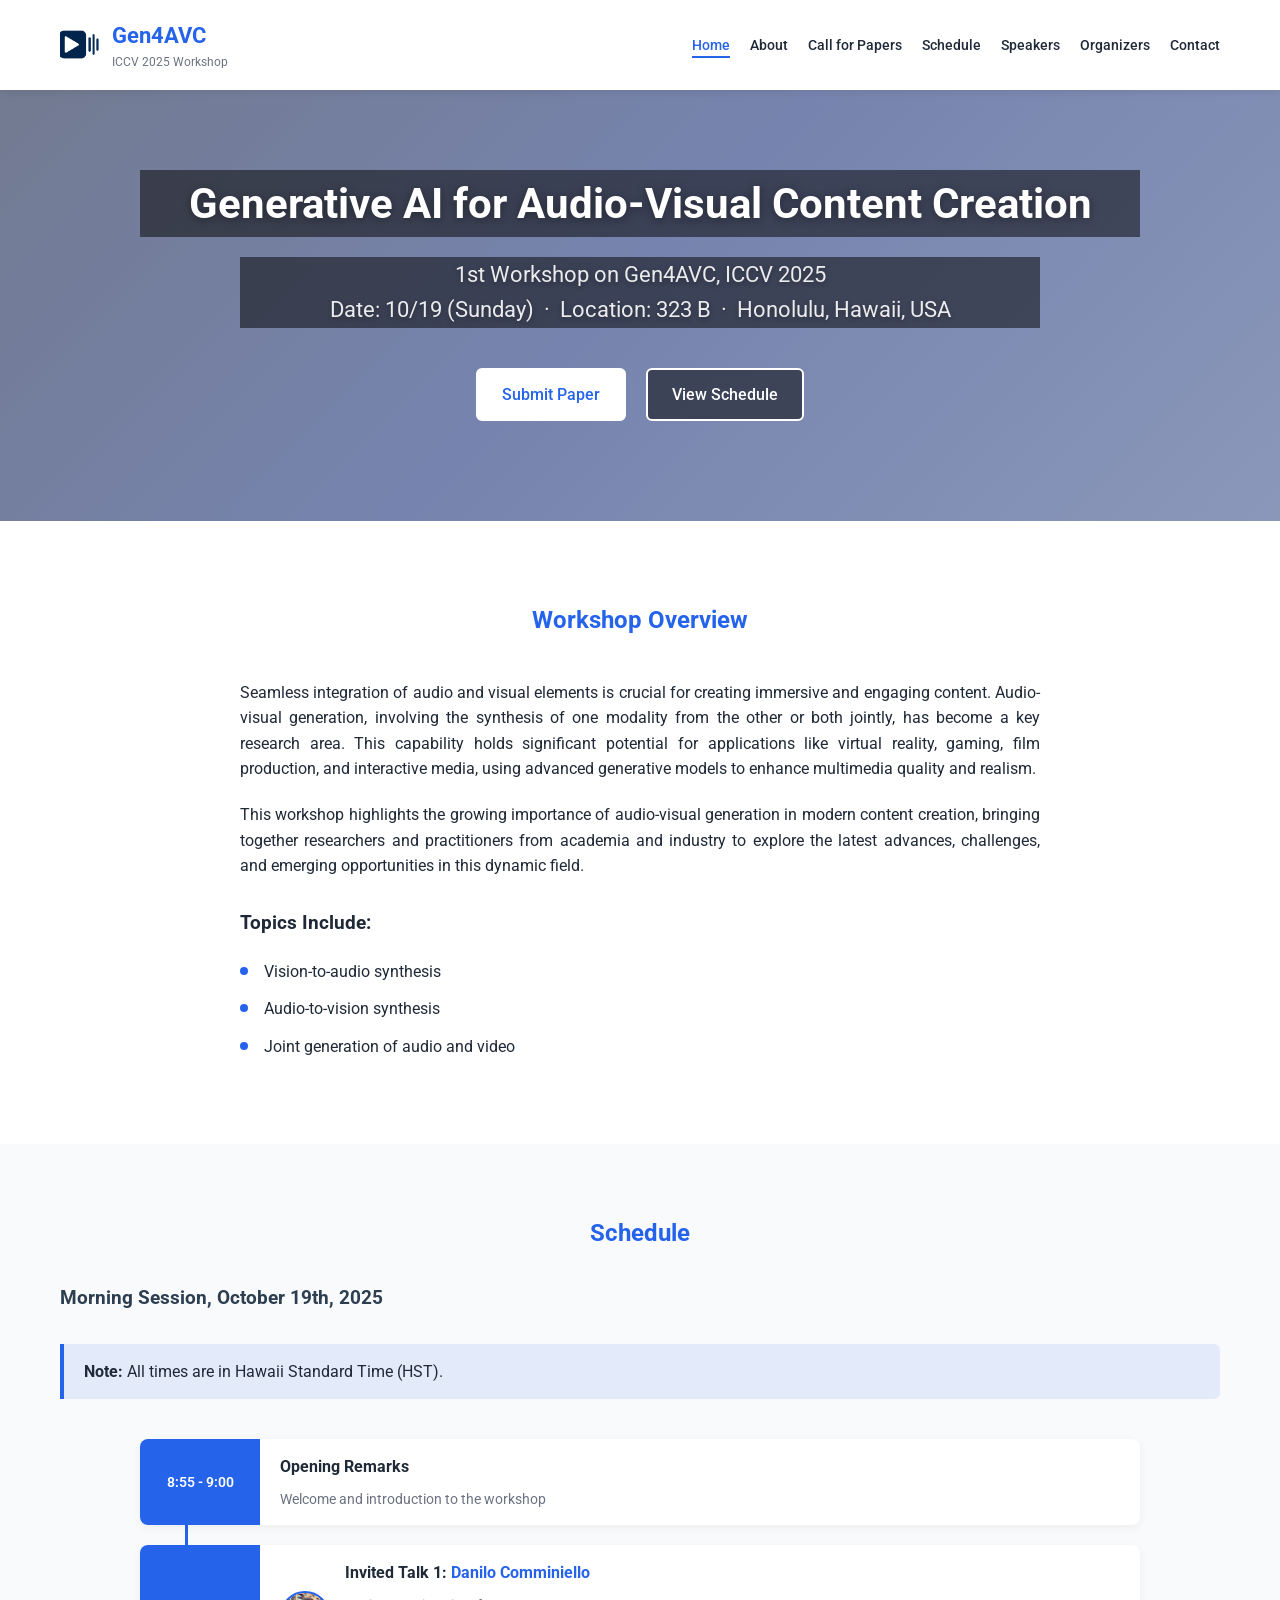
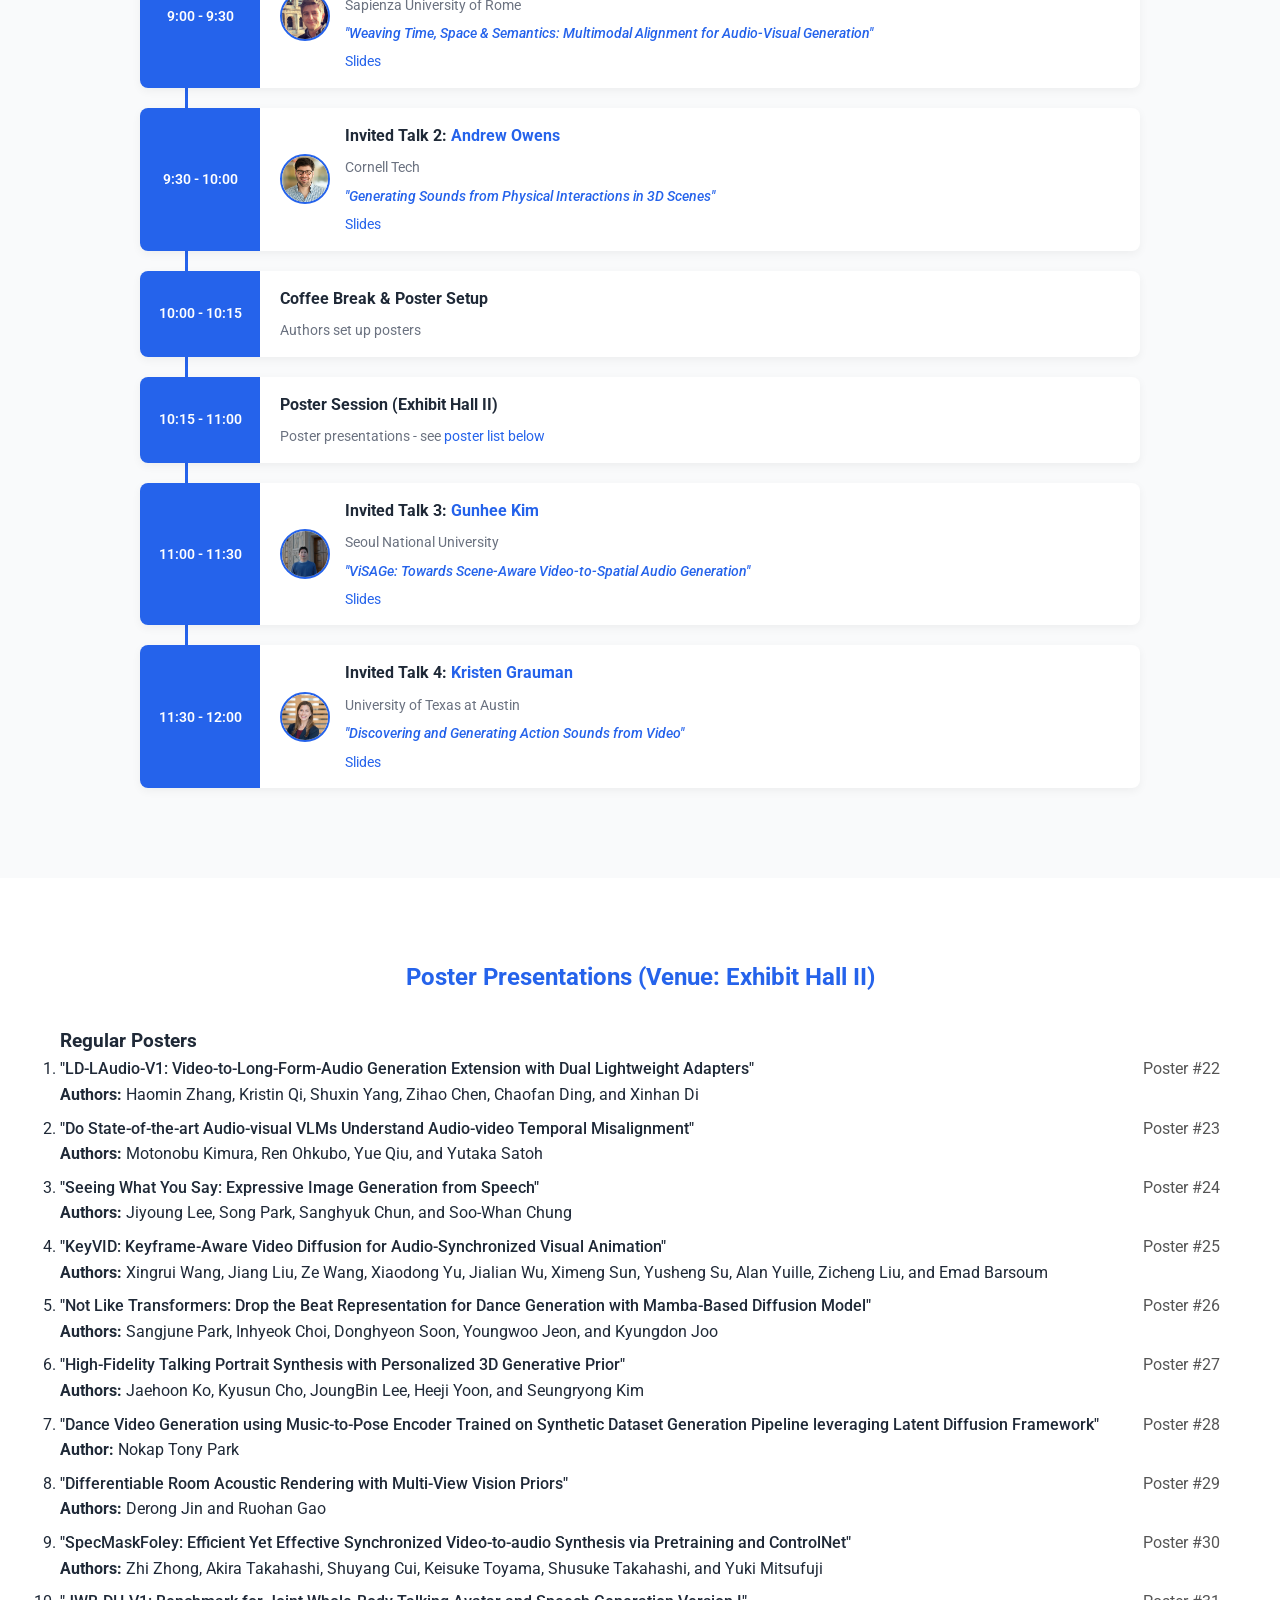
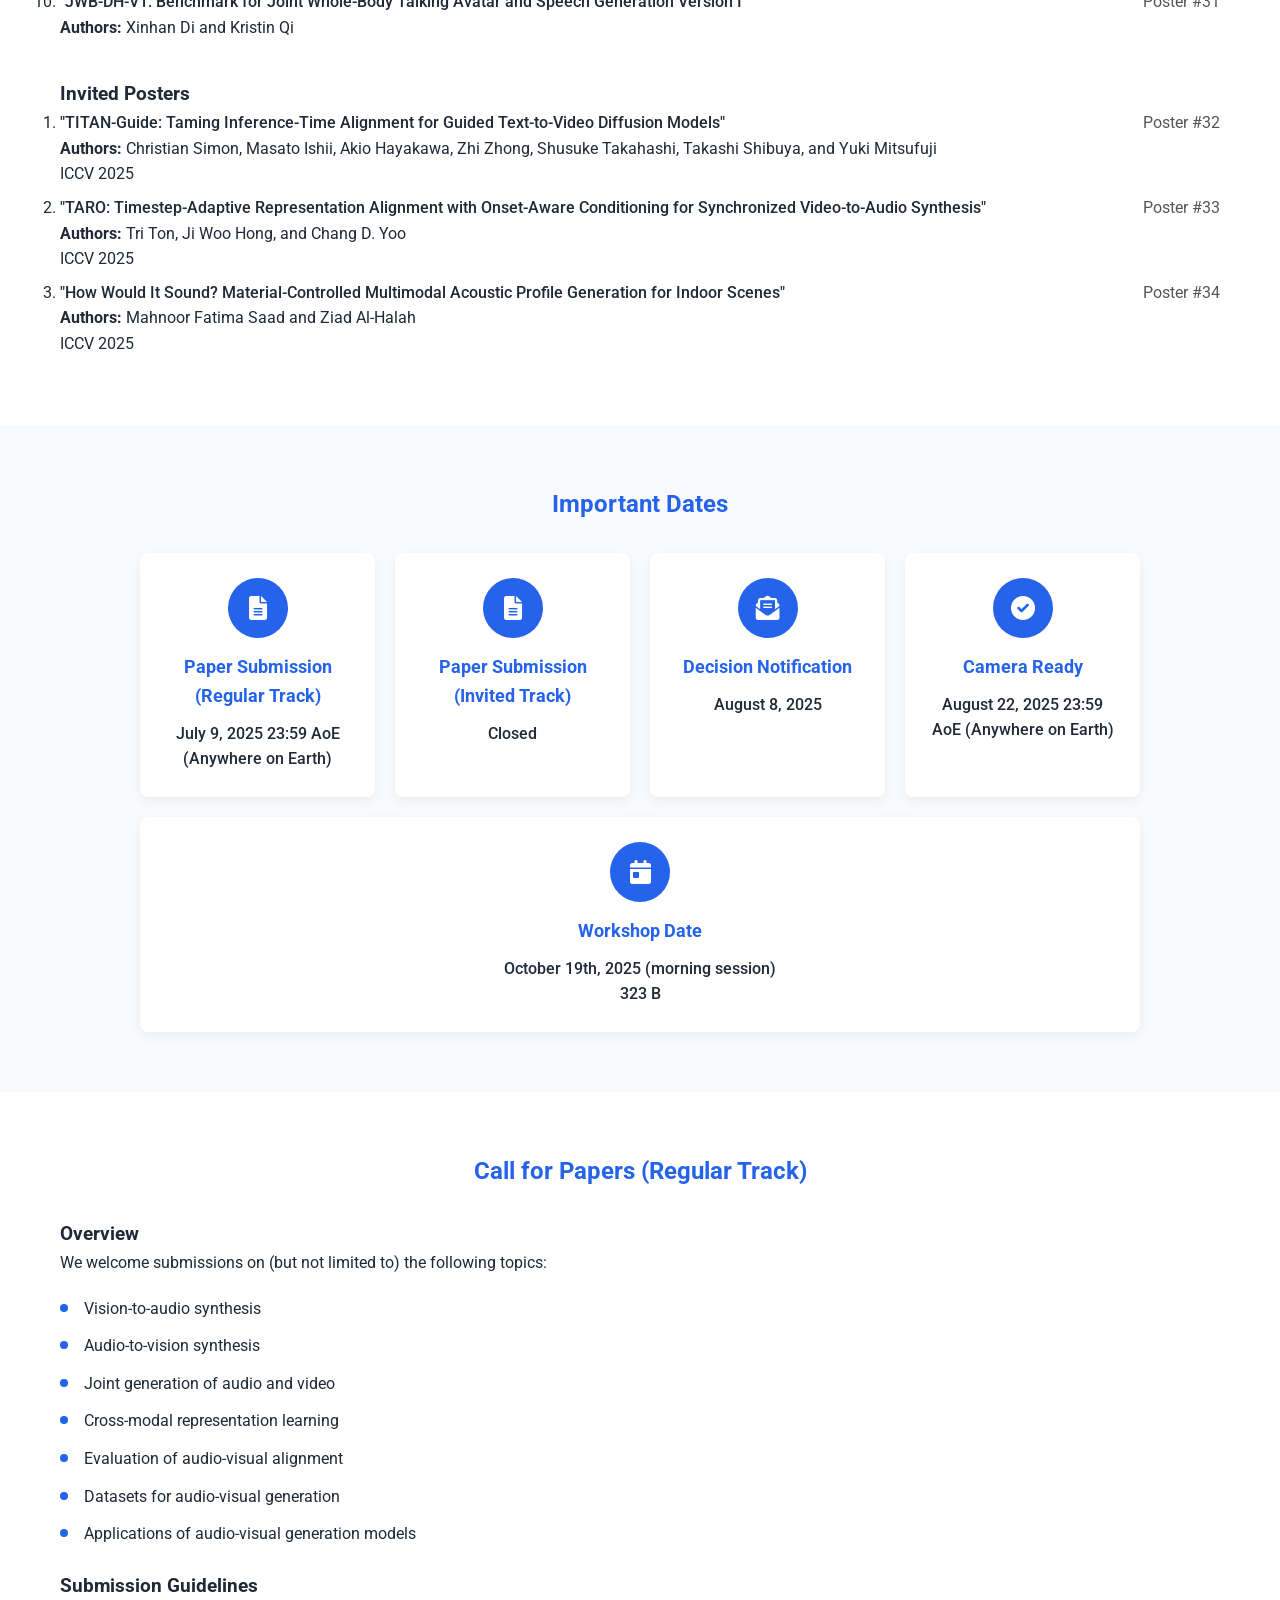
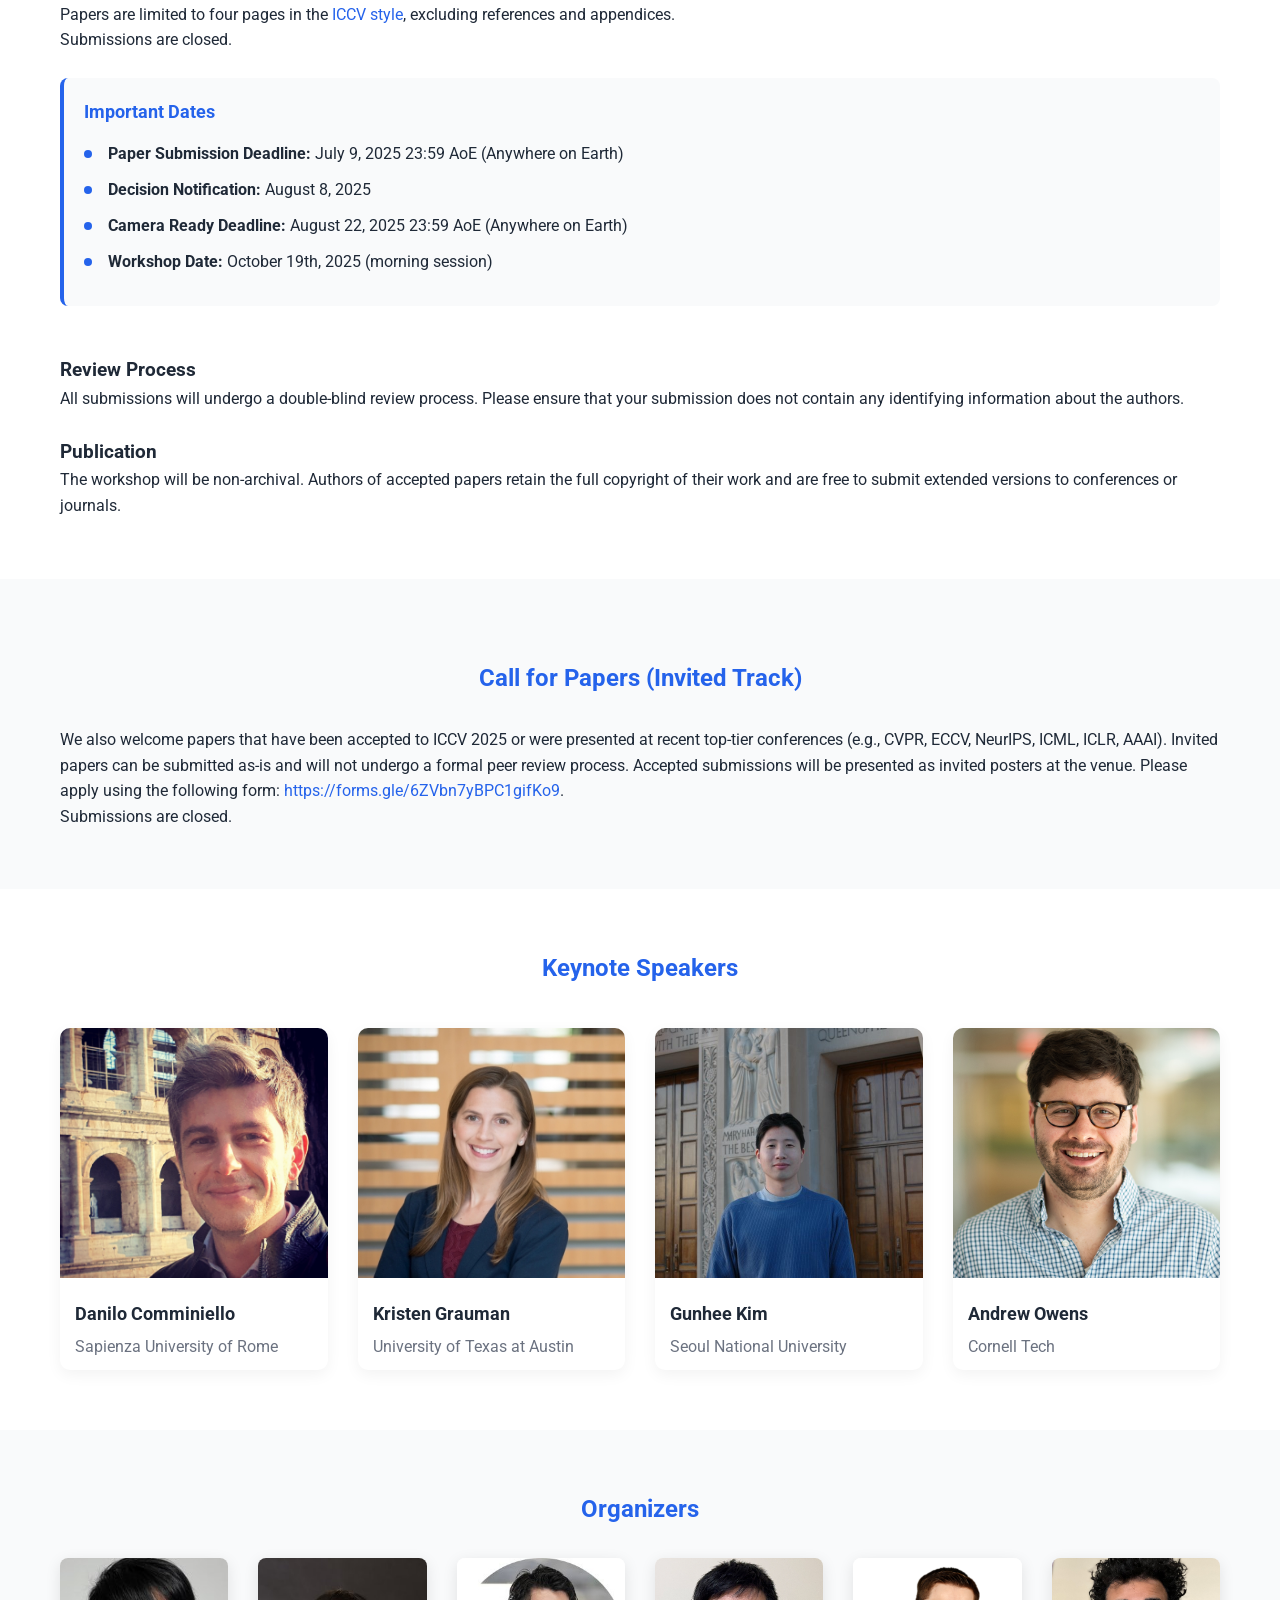
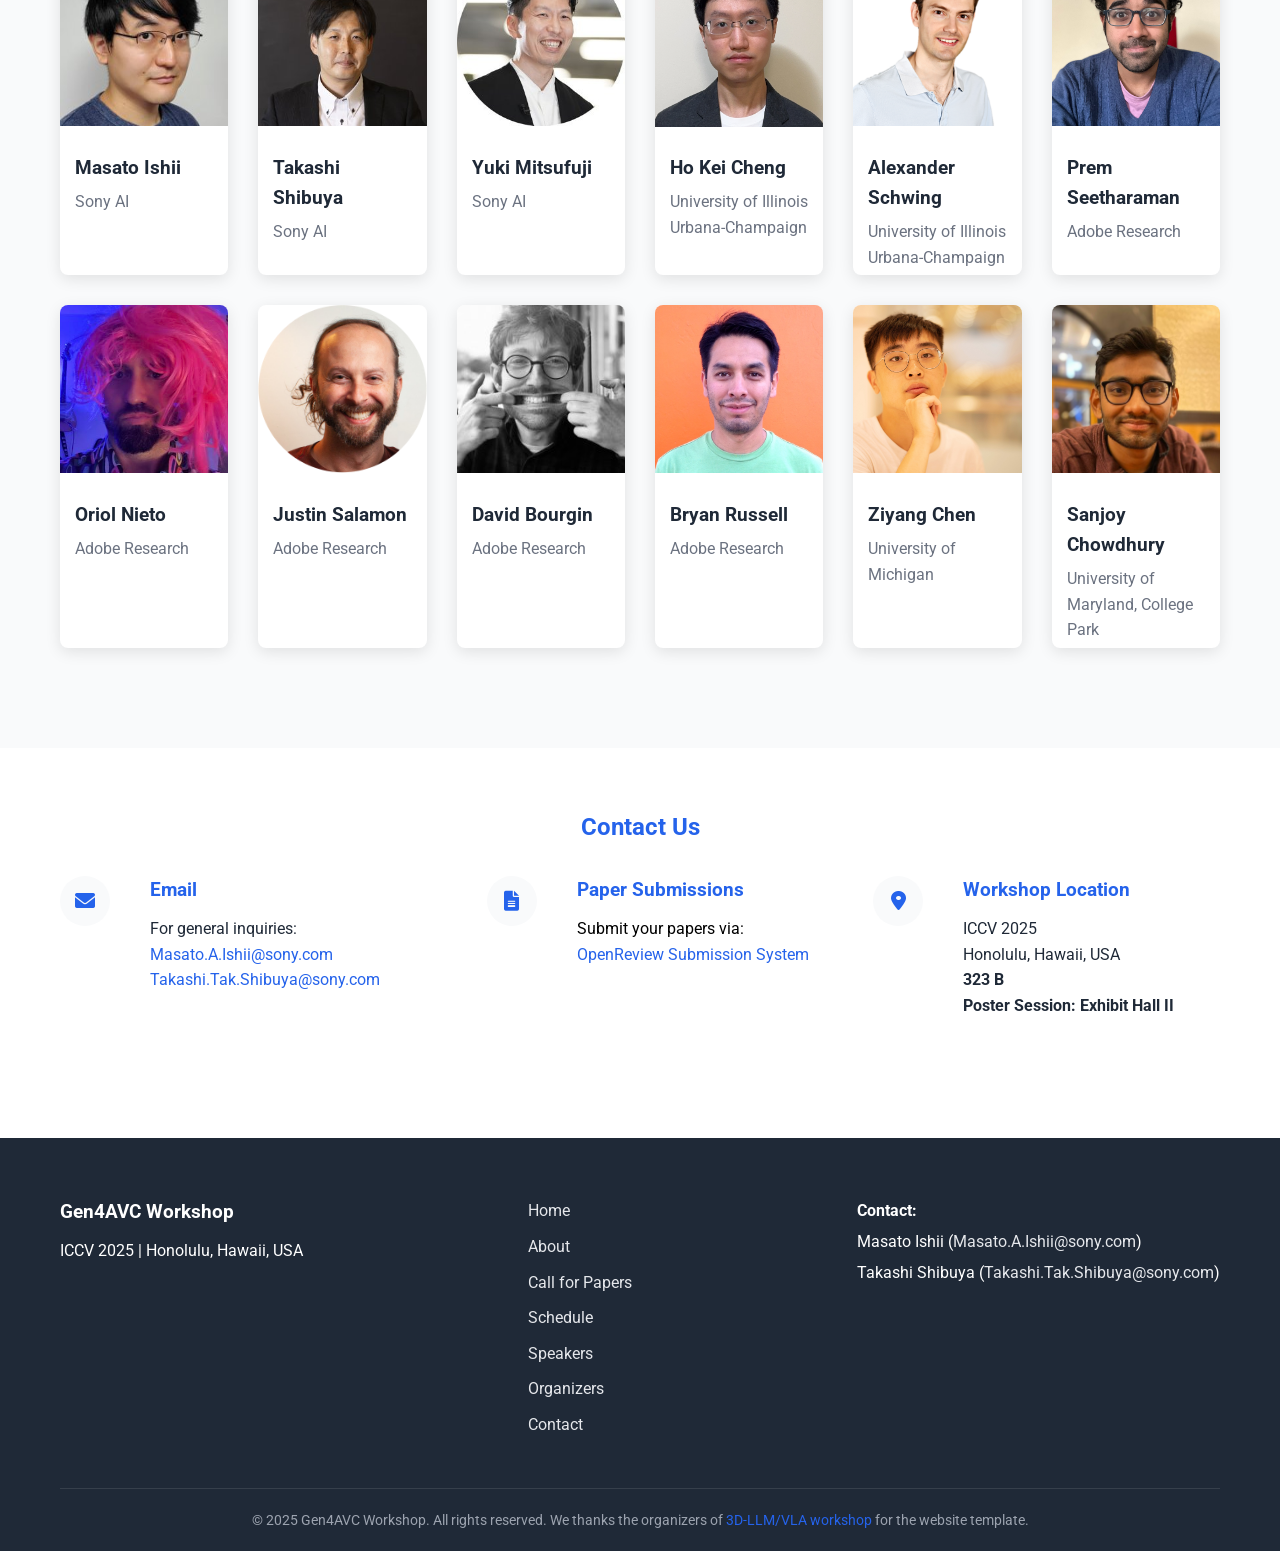
==== commit 8fd1759f: "update slide link default" ====
--- a/index.html
+++ b/index.html
@@ -227,8 +227,8 @@
                                 <div class="event-details">
                                     <h3>Invited Talk 1: <a href="https://danilocomminiello.site.uniroma1.it/" target="_blank">Danilo Comminiello</a></h3>
                                     <p>Sapienza University of Rome</p>
-                                    <p class="talk-title">"Weaving Time, Space & Semantics: Multimodal Alignment for Audio-Visual Generation"</p>
-                                    <p class="slide-download"><a href="decks/DaniloComminiello_Gen4AVC_2025.pdf" download>Slides</a></p>
+                                    <p class="talk-title">"Weaving Time, Space &amp; Semantics: Multimodal Alignment for Audio-Visual Generation"</p>
+                                    <p class="slide-download"><a href="decks/DaniloComminiello_Gen4AVC_2025.pdf" target="_blank" rel="noopener noreferrer">Slides</a></p>
                                 </div>
                             </div>
                         </div>
@@ -243,7 +243,7 @@
                                     <h3>Invited Talk 2: <a href="https://andrewowens.com/" target="_blank">Andrew Owens</a></h3>
                                     <p>Cornell Tech</p>
                                     <p class="talk-title">"Generating Sounds from Physical Interactions in 3D Scenes"</p>
-                                    <p class="slide-download"><a href="decks/AndrewOwens_Gen4AVC_2025.pdf" download>Slides</a></p>
+                                    <p class="slide-download"><a href="decks/AndrewOwens_Gen4AVC_2025.pdf" target="_blank" rel="noopener noreferrer">Slides</a></p>
                                 </div>
                             </div>
                         </div>
@@ -274,7 +274,7 @@
                                     <h3>Invited Talk 3: <a href="https://vision.snu.ac.kr/gunhee/" target="_blank">Gunhee Kim</a></h3>
                                     <p>Seoul National University</p>
                                     <p class="talk-title">"ViSAGe: Towards Scene-Aware Video-to-Spatial Audio Generation"</p>
-                                    <p class="slide-download"><a href="decks/GunheeKim_Gen4AVC_2025.pdf" download>Slides</a></p>
+                                    <p class="slide-download"><a href="decks/GunheeKim_Gen4AVC_2025.pdf" target="_blank" rel="noopener noreferrer">Slides</a></p>
                                 </div>
                             </div>
                         </div>
@@ -289,7 +289,7 @@
                                     <h3>Invited Talk 4: <a href="https://www.cs.utexas.edu/~grauman/" target="_blank">Kristen Grauman</a></h3>
                                     <p>University of Texas at Austin</p>
                                     <p class="talk-title">"Discovering and Generating Action Sounds from Video"</p>
-                                    <p class="slide-download"><a href="decks/KristenGrauman_Gen4AVC_2025.pdf" download>Slides</a></p>
+                                    <p class="slide-download"><a href="decks/KristenGrauman_Gen4AVC_2025.pdf" target="_blank" rel="noopener noreferrer">Slides</a></p>
                                 </div>
                             </div>
                         </div>
@@ -886,24 +886,3 @@
     </body>
     
 </html>
-                        <p>Masato Ishii (<a href="mailto:Masato.A.Ishii@sony.com">Masato.A.Ishii@sony.com</a>)</p>
-                        <p>Takashi Shibuya (<a href="mailto:Takashi.Tak.Shibuya@sony.com">Takashi.Tak.Shibuya@sony.com</a>)</p>
-                        
-                    </div>
-                </div>
-                <div class="copyright">
-                    <p>&copy; 2025 Gen4AVC Workshop. All rights reserved. We thanks the organizers of <a href="https://3d-llm-vla.github.io/">3D-LLM/VLA workshop</a> for the website template. </p>
-                </div>
-            </div>
-        </footer>
-
-        <script src="js/script.js"></script>
-
-        <!-- Add before the closing </body> tag -->
-        <div style="display:none;">
-            <script type="text/javascript" id="clustrmaps"
-                src="//clustrmaps.com/map_v2.js?d=j7FDWI1wzKKEzCWLohxh7IFyPRkDO_Yoq8ehLPPnKB8&cl=ffffff&w=a"></script>
-        </div>
-    </body>
-    
-</html>
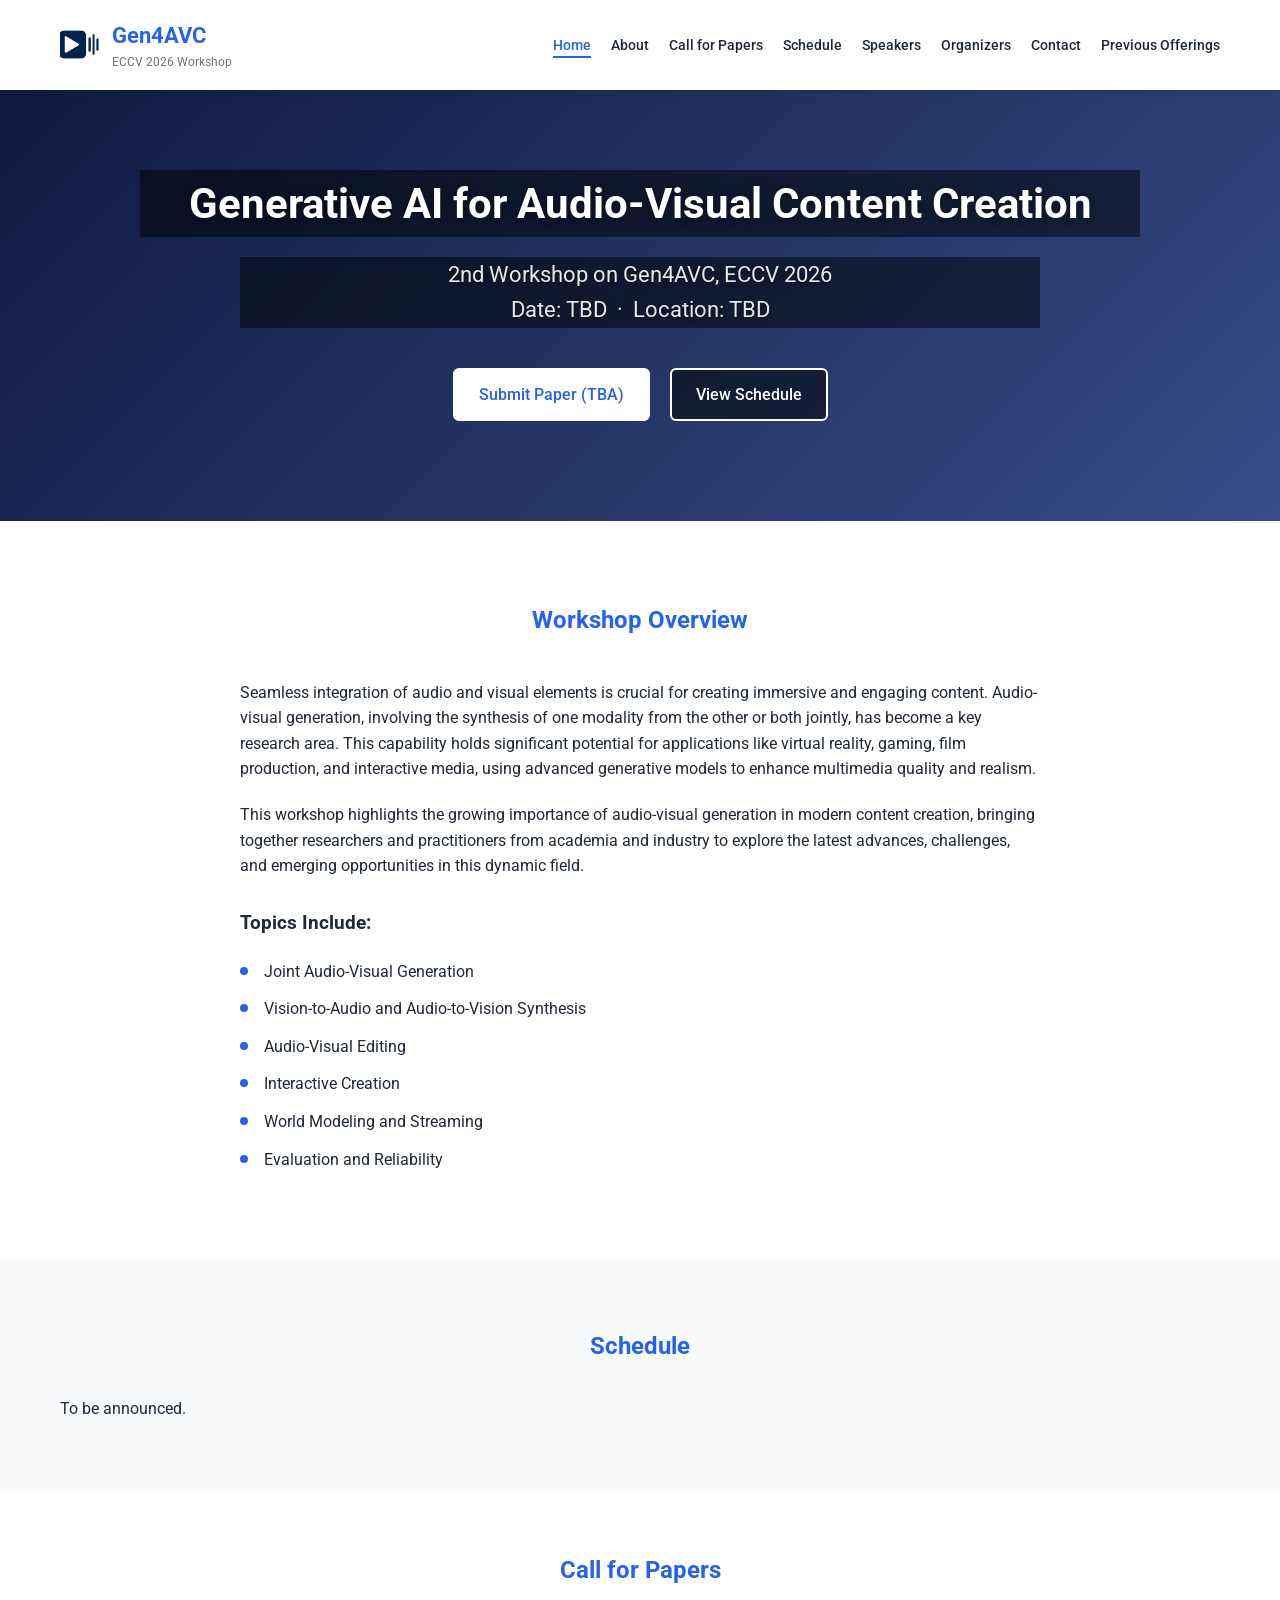
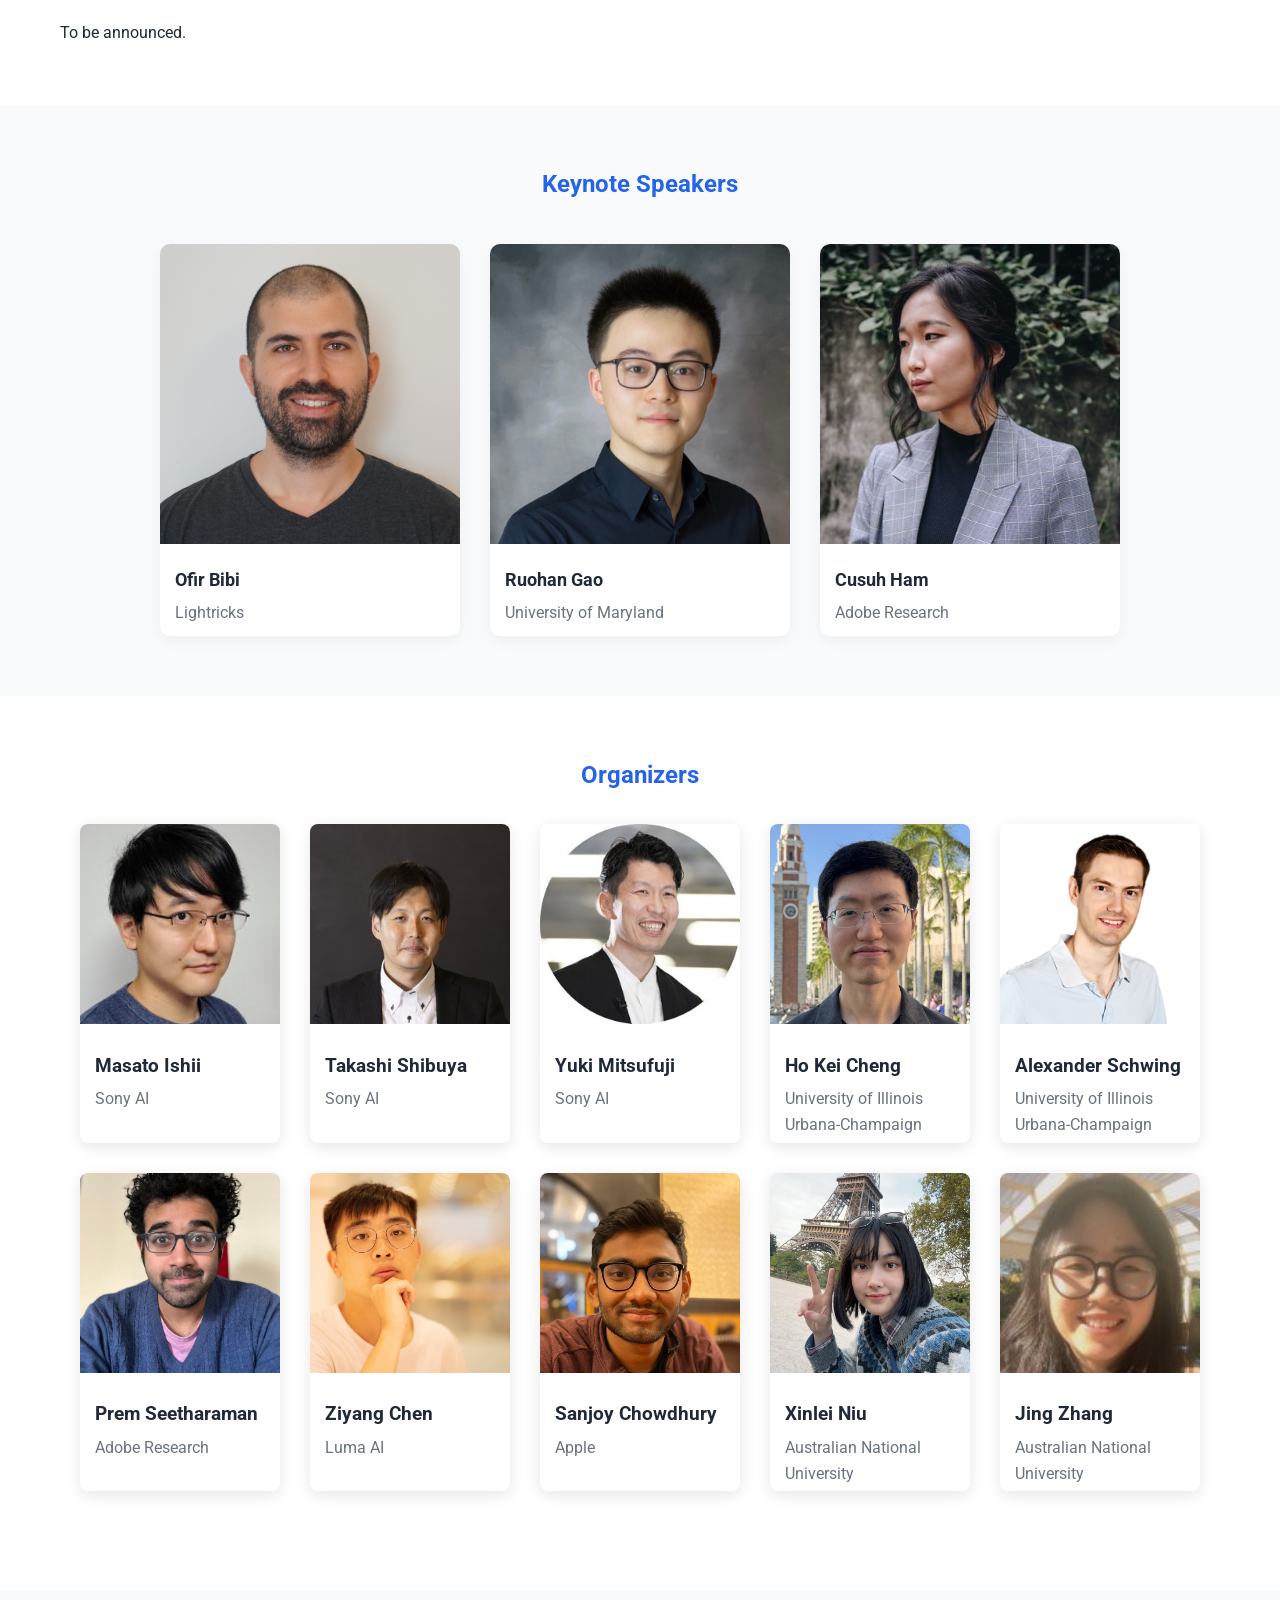
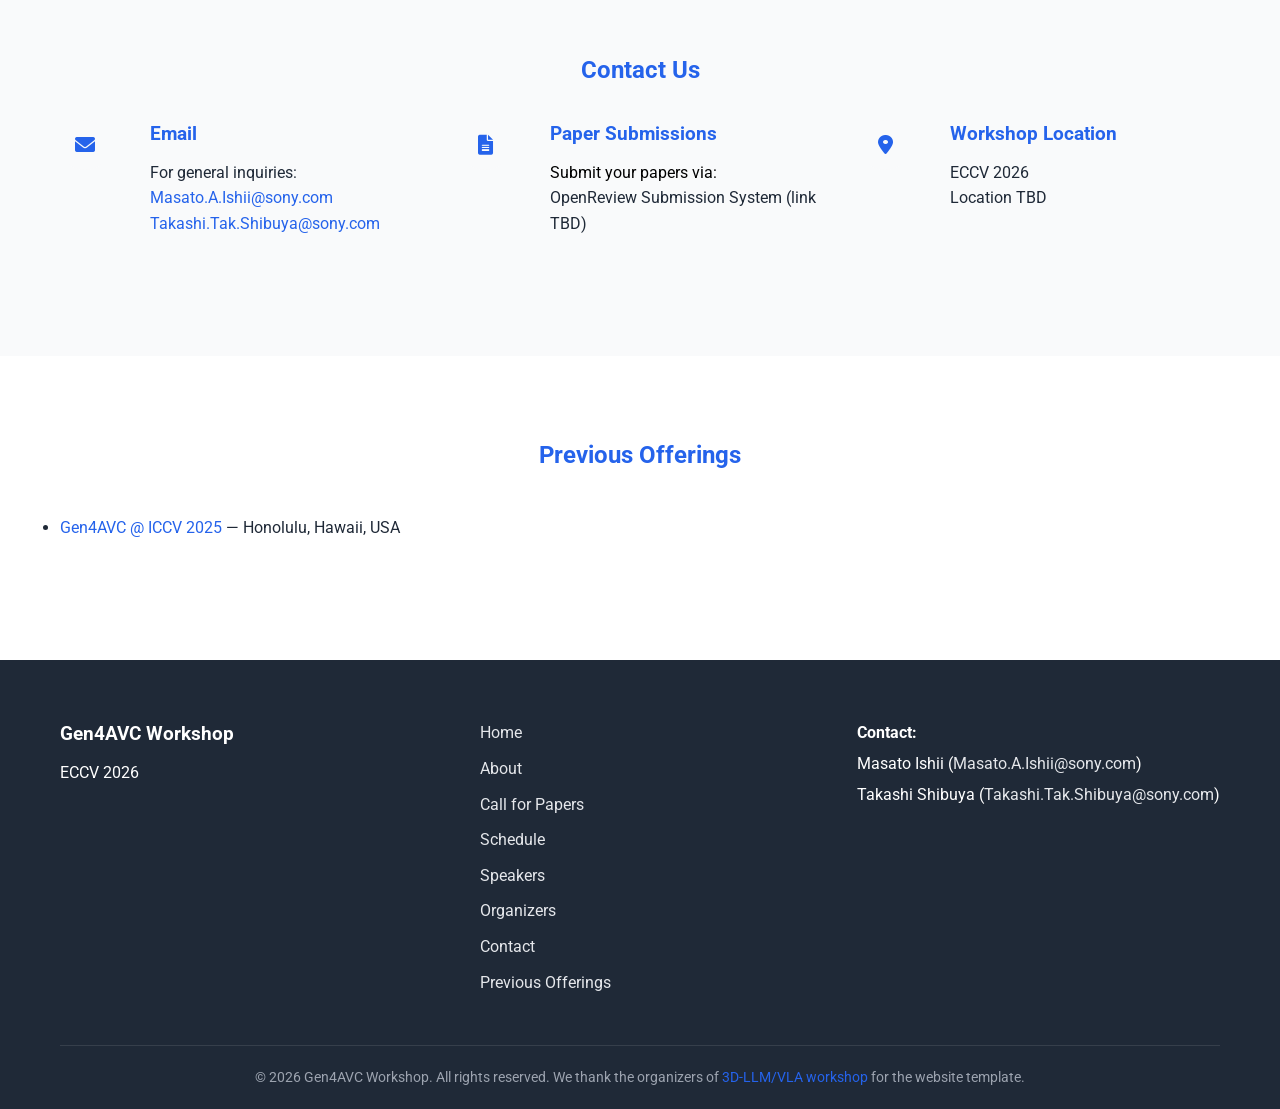
==== commit 6dafa4f3: "eccv2026 version draft" ====
--- a/index.html
+++ b/index.html
@@ -2,887 +2,11 @@
 <html lang="en">
     <head>
         <meta charset="UTF-8">
-        <meta name="viewport" content="width=device-width, initial-scale=1.0">
-
-        <!-- Primary Meta Tags -->
-        <title>Gen4AVC Workshop | ICCV 2025</title>
-        <meta name="title" content="Gen4AVC Workshop | ICCV 2025">
-        <meta name="description"
-            content="Generative AI for Audio-Visual Content Creation. Join us at ICCV 2025 in Hawaii, USA to explore multimodal generation with sight and sound.">
-        <meta name="keywords" content="audio-visual, multimodal, generative models, ICCV 2025, computer vision">
-        <meta name="author" content="Gen4AVC Workshop Organizers">
-
-        <!-- Favicon -->
-        <link rel="icon" type="image/png" href="imgs/logo.png">
-
-        <!-- Canonical URL -->
-        <link rel="canonical" href="https://gen4avc.github.io/">
-
-        <!-- Open Graph / Facebook -->
-        <meta property="og:type" content="website">
-        <meta property="og:url" content="https://gen4avc.github.io/">
-        <meta property="og:title" content="Gen4AVC Workshop | ICCV 2025">
-        <meta property="og:description"
-            content="Generative AI for Audio-Visual Content Creation. Join us at ICCV 2025 in Hawaii, USA to explore multimodal generation with sight and sound.">
-        <meta property="og:image"
-            content="https://gen4avc.github.io/imgs/card.jpg">
-        <meta property="og:image:type" content="image/jpeg">
-        <meta property="og:image:width" content="1776">
-        <meta property="og:image:height" content="511">
-
-        <!-- Twitter -->
-        <meta name="twitter:card" content="summary_large_image">
-        <meta name="twitter:url"
-            content="https://gen4avc.github.io/">
-        <meta name="twitter:title"
-            content="Gen4AVC Workshop | ICCV 2025">
-        <meta name="twitter:description"
-            content="Generative AI for Audio-Visual Content Creation. Join us at ICCV 2025 in Hawaii, USA to explore multimodal generation with sight and sound.">
-        <meta name="twitter:image"
-            content="https://gen4avc.github.io/imgs/card.jpg">
-
-        <!-- Schema.org for Google -->
-        <!-- <script type="application/ld+json">
-        {
-          "@context": "https://schema.org",
-          "@type": "Event",
-          "name": "3D-LLM/VLA Workshop at CVPR 2025",
-          "description": "Workshop on Bridging Language, Vision and Action in 3D Environments",
-          "startDate": "2025-06-12T08:00:00-05:00",
-          "endDate": "2025-06-12T12:30:00-05:00",
-          "eventStatus": "https://schema.org/EventScheduled",
-          "eventAttendanceMode": "https://schema.org/OfflineEventAttendanceMode",
-          "location": {
-            "@type": "Place",
-            "name": "CVPR 2025",
-            "address": {
-              "@type": "PostalAddress",
-              "addressLocality": "Nashville",
-              "addressRegion": "TN",
-              "addressCountry": "USA"
-            }
-          },
-          "organizer": {
-            "@type": "Organization",
-            "name": "3D-LLM/VLA Workshop Organizing Committee",
-            "url": "https://3d-llm-vla.github.io/"
-          },
-          "image": "https://3d-llm-vla.github.io/imgs/logo.png",
-          "offers": {
-            "@type": "Offer",
-            "availability": "https://schema.org/InStock",
-            "url": "https://3d-llm-vla.github.io/"
-          }
-        }
-        </script> -->
-
-        <!-- Existing CSS and font links -->
-        <link rel="stylesheet" href="css/styles.css">
-        <link rel="stylesheet"
-            href="https://cdnjs.cloudflare.com/ajax/libs/font-awesome/6.0.0/css/all.min.css">
-        <link
-            href="https://fonts.googleapis.com/css2?family=Roboto:wght@300;400;500;700&display=swap"
-            rel="stylesheet">
-        <!-- Removed Three.js and VANTA.js scripts for static gradient background -->
-
-        <script>
-        // Define the deadlines (converted to UTC)
-        // Submission Deadline: July 9, 2025 23:59 AoE equals July 10, 2025 11:59:00 UTC
-        var submissionDeadline = new Date("Jul 10, 2025 11:59:00 UTC").getTime();
-        // Camera Ready Deadline: Aug. 22, 2025 23:59 AoE equals Aug. 23, 2025 11:59:00 UTC
-        var cameraReadyDeadline = new Date("Aug 23, 2025 11:59:00 UTC").getTime();
-
-        // Function to update a countdown element by id
-        function updateCountdown(deadline, elementId) {
-            var now = new Date().getTime();
-            var distance = deadline - now;
-            var countdownElem = document.getElementById(elementId);
-            if (distance < 0) {
-            countdownElem.innerHTML = "00 weeks 00 days 00:00:00";
-            countdownElem.style.color = "gray";
-            } else {
-            var totalDays = Math.floor(distance / (1000 * 60 * 60 * 24));
-            var weeks = Math.floor(totalDays / 7);
-            var days = totalDays % 7;
-            var hours = Math.floor((distance % (1000 * 60 * 60 * 24)) / (1000 * 60 * 60));
-            var minutes = Math.floor((distance % (1000 * 60 * 60)) / (1000 * 60));
-            var seconds = Math.floor((distance % (1000 * 60)) / 1000);
-            var formatNumber = function(num) {
-                return num < 10 ? "0" + num : num;
-            };
-            countdownElem.innerHTML = formatNumber(weeks) + " weeks " +
-                formatNumber(days) + " days " + formatNumber(hours) + ":" +
-                formatNumber(minutes) + ":" + formatNumber(seconds);
-            }
-            countdownElem.style.color = "black"; // Reset color to black if not expired
-        }
-
-        // Update both countdowns every second
-        setInterval(function() {
-            updateCountdown(submissionDeadline, "countdown_submission");
-            updateCountdown(cameraReadyDeadline, "countdown_camera");
-        }, 1000);
-        </script>
+        <meta http-equiv="refresh" content="0; url=eccv2026/">
+        <link rel="canonical" href="https://gen4avc.github.io/eccv2026/">
+        <title>Gen4AVC Workshop</title>
     </head>
-
     <body>
-        <header class="fixed-header">
-            <div class="container">
-                <div class="logo">
-                    <div class="logo-container">
-                        <img src="imgs/logo.png" alt="Gen4AVC Logo"
-                            class="logo-image">
-                        <div class="logo-text">
-                            <h1>Gen4AVC</h1>
-                            <p>ICCV 2025 Workshop</p>
-                        </div>
-                    </div>
-                </div>
-                <nav>
-                    <ul>
-                        <li><a href="#home" class="active">Home</a></li>
-                        <li><a href="#about">About</a></li>
-                        <li><a href="#call">Call for Papers</a></li>
-                        <li><a href="#schedule">Schedule</a></li>
-                        <li><a href="#speakers">Speakers</a></li>
-                        <li><a href="#organizers">Organizers</a></li>
-                        <li><a href="#contact">Contact</a></li>
-                    </ul>
-                    <div class="hamburger">
-                        <span></span>
-                        <span></span>
-                        <span></span>
-                    </div>
-                </nav>
-            </div>
-        </header>
-
-        <!-- Home/Hero Section -->
-        <section id="home" class="hero">
-            <div id="hero-background"></div>
-            <div class="container">
-                <h2 style="max-width: 1000px; margin-top: -40px; background-color: rgba(0, 0, 0, .5);">Generative AI for Audio-Visual Content Creation</h2>
-                <p class="centered-subtitle" style="background-color: rgba(0, 0, 0, .5)">1st Workshop on Gen4AVC, ICCV 2025
-                    <br>
-                    Date: 10/19 (Sunday) &nbsp;&middot;&nbsp; Location: 323 B &nbsp;&middot;&nbsp; Honolulu, Hawaii, USA</p>
-                <div class="cta-buttons">
-                    <a href="#call" class="btn primary">Submit Paper</a>
-                    <a href="#schedule" class="btn secondary" style="background-color: rgba(0, 0, 0, .5)">View Schedule</a>
-                </div>
-            </div>
-        </section>
-
-        <!-- About/Overview Section -->
-        <section id="about" class="overview" style="margin-bottom: -60px;">
-            <div class="container">
-                <h2>Workshop Overview</h2>
-                <div class="overview-content">
-                    <div class="overview-text">
-                        <p style="text-align: justify;">Seamless integration of audio and visual elements is crucial for creating immersive and engaging content. Audio-visual generation, involving the synthesis of one modality from the other or both jointly,
-                        has become a key research area. This capability holds significant potential for applications like virtual reality, gaming, film production, and interactive media, using advanced generative models to enhance
-                        multimedia quality and realism.</p>
-                        
-                        <p style="text-align: justify;">This workshop highlights the growing importance of audio-visual generation in modern content
-                        creation, bringing together researchers and practitioners from academia and industry to explore the latest advances, challenges, and emerging opportunities in this dynamic field.</p>
-
-                    <div class="topics" style="margin-top: 30px;">
-                        <h3>Topics Include:</h3>
-                        <ul>
-                            <li>Vision-to-audio synthesis</li>
-                            <li>Audio-to-vision synthesis</li>
-                            <li>Joint generation of audio and video</li>
-                        </ul>
-                    </div>
-                    </div>
-                </div>
-                
-                
-            </div>
-        </section>
-
-        <!-- Schedule Section -->
-        <section id="schedule" class="schedule-section">
-            <div class="container">
-                <h2>Schedule</h2>
-                <p><strong style="font-size: 1.2em; color: #2c3e50;">Morning Session, October 19th, 2025</strong></p>
-
-                <div class="schedule-note">
-                    <p><strong>Note:</strong> All times are in Hawaii Standard Time (HST).</p>
-                </div>
-
-                <div class="timeline">
-                    <div class="timeline-item">
-                        <div class="time">8:55 - 9:00</div>
-                        <div class="event">
-                            <h3>Opening Remarks</h3>
-                            <p>Welcome and introduction to the workshop</p>
-                        </div>
-                    </div>
-
-                    <div class="timeline-item">
-                        <div class="time">9:00 - 9:30</div>
-                        <div class="event">
-                            <div class="event-with-photo">
-                                <img src="imgs/speakers/danilo_comminiello.jpg" alt="Danilo Comminiello" class="speaker-thumbnail">
-                                <div class="event-details">
-                                    <h3>Invited Talk 1: <a href="https://danilocomminiello.site.uniroma1.it/" target="_blank">Danilo Comminiello</a></h3>
-                                    <p>Sapienza University of Rome</p>
-                                    <p class="talk-title">"Weaving Time, Space &amp; Semantics: Multimodal Alignment for Audio-Visual Generation"</p>
-                                    <p class="slide-download"><a href="decks/DaniloComminiello_Gen4AVC_2025.pdf" target="_blank" rel="noopener noreferrer">Slides</a></p>
-                                </div>
-                            </div>
-                        </div>
-                    </div>
-
-                    <div class="timeline-item">
-                        <div class="time">9:30 - 10:00</div>
-                        <div class="event">
-                            <div class="event-with-photo">
-                                <img src="imgs/speakers/andrew_owens.jpg" alt="Andrew Owens" class="speaker-thumbnail">
-                                <div class="event-details">
-                                    <h3>Invited Talk 2: <a href="https://andrewowens.com/" target="_blank">Andrew Owens</a></h3>
-                                    <p>Cornell Tech</p>
-                                    <p class="talk-title">"Generating Sounds from Physical Interactions in 3D Scenes"</p>
-                                    <p class="slide-download"><a href="decks/AndrewOwens_Gen4AVC_2025.pdf" target="_blank" rel="noopener noreferrer">Slides</a></p>
-                                </div>
-                            </div>
-                        </div>
-                    </div>
-
-                    <div class="timeline-item">
-                        <div class="time">10:00 - 10:15</div>
-                        <div class="event">
-                            <h3>Coffee Break & Poster Setup</h3>
-                            <p>Authors set up posters</p>
-                        </div>
-                    </div>
-
-                    <div class="timeline-item">
-                        <div class="time">10:15 - 11:00</div>
-                        <div class="event">
-                            <h3>Poster Session (Exhibit Hall II)</h3>
-                            <p>Poster presentations - see <a href="#posters">poster list below</a></p>
-                        </div>
-                    </div>
-
-                    <div class="timeline-item">
-                        <div class="time">11:00 - 11:30</div>
-                        <div class="event">
-                            <div class="event-with-photo">
-                                <img src="imgs/speakers/gunhee_kim.jpg" alt="Gunhee Kim" class="speaker-thumbnail">
-                                <div class="event-details">
-                                    <h3>Invited Talk 3: <a href="https://vision.snu.ac.kr/gunhee/" target="_blank">Gunhee Kim</a></h3>
-                                    <p>Seoul National University</p>
-                                    <p class="talk-title">"ViSAGe: Towards Scene-Aware Video-to-Spatial Audio Generation"</p>
-                                    <p class="slide-download"><a href="decks/GunheeKim_Gen4AVC_2025.pdf" target="_blank" rel="noopener noreferrer">Slides</a></p>
-                                </div>
-                            </div>
-                        </div>
-                    </div>
-
-                    <div class="timeline-item">
-                        <div class="time">11:30 - 12:00</div>
-                        <div class="event">
-                            <div class="event-with-photo">
-                                <img src="imgs/speakers/kristen_grauman.jpg" alt="Kristen Grauman" class="speaker-thumbnail">
-                                <div class="event-details">
-                                    <h3>Invited Talk 4: <a href="https://www.cs.utexas.edu/~grauman/" target="_blank">Kristen Grauman</a></h3>
-                                    <p>University of Texas at Austin</p>
-                                    <p class="talk-title">"Discovering and Generating Action Sounds from Video"</p>
-                                    <p class="slide-download"><a href="decks/KristenGrauman_Gen4AVC_2025.pdf" target="_blank" rel="noopener noreferrer">Slides</a></p>
-                                </div>
-                            </div>
-                        </div>
-                    </div>
-                </div>
-            </div>
-        </section>
-
-        <!-- Posters Section -->
-        <section id="posters" class="posters-section">
-            <div class="container">
-                <h2>Poster Presentations (Venue: Exhibit Hall II)</h2>
-                
-                <div class="posters-content">
-                    <h3>Regular Posters</h3>
-                    <ol class="poster-list">
-                        <li class="poster-item">
-                            <div class="poster-title-row">
-                                <h4>"LD-LAudio-V1: Video-to-Long-Form-Audio Generation Extension with Dual Lightweight Adapters"</h4>
-                                <span class="poster-id">Poster #22</span>
-                            </div>
-                            <p><strong>Authors:</strong> Haomin Zhang, Kristin Qi, Shuxin Yang, Zihao Chen, Chaofan Ding, and Xinhan Di</p>
-                        </li>
-
-                        <li class="poster-item">
-                            <div class="poster-title-row">
-                                <h4>"Do State-of-the-art Audio-visual VLMs Understand Audio-video Temporal Misalignment"</h4>
-                                <span class="poster-id">Poster #23</span>
-                            </div>
-                            <p><strong>Authors:</strong> Motonobu Kimura, Ren Ohkubo, Yue Qiu, and Yutaka Satoh</p>
-                        </li>
-
-                        <li class="poster-item">
-                            <div class="poster-title-row">
-                                <h4>"Seeing What You Say: Expressive Image Generation from Speech"</h4>
-                                <span class="poster-id">Poster #24</span>
-                            </div>
-                            <p><strong>Authors:</strong> Jiyoung Lee, Song Park, Sanghyuk Chun, and Soo-Whan Chung</p>
-                        </li>
-
-                        <li class="poster-item">
-                            <div class="poster-title-row">
-                                <h4>"KeyVID: Keyframe-Aware Video Diffusion for Audio-Synchronized Visual Animation"</h4>
-                                <span class="poster-id">Poster #25</span>
-                            </div>
-                            <p><strong>Authors:</strong> Xingrui Wang, Jiang Liu, Ze Wang, Xiaodong Yu, Jialian Wu, Ximeng Sun, Yusheng Su, Alan Yuille, Zicheng Liu, and Emad Barsoum</p>
-                        </li>
-
-                        <li class="poster-item">
-                            <div class="poster-title-row">
-                                <h4>"Not Like Transformers: Drop the Beat Representation for Dance Generation with Mamba-Based Diffusion Model"</h4>
-                                <span class="poster-id">Poster #26</span>
-                            </div>
-                            <p><strong>Authors:</strong> Sangjune Park, Inhyeok Choi, Donghyeon Soon, Youngwoo Jeon, and Kyungdon Joo</p>
-                        </li>
-
-                        <li class="poster-item">
-                            <div class="poster-title-row">
-                                <h4>"High-Fidelity Talking Portrait Synthesis with Personalized 3D Generative Prior"</h4>
-                                <span class="poster-id">Poster #27</span>
-                            </div>
-                            <p><strong>Authors:</strong> Jaehoon Ko, Kyusun Cho, JoungBin Lee, Heeji Yoon, and Seungryong Kim</p>
-                        </li>
-
-                        <li class="poster-item">
-                            <div class="poster-title-row">
-                                <h4>"Dance Video Generation using Music-to-Pose Encoder Trained on Synthetic Dataset Generation Pipeline leveraging Latent Diffusion Framework"</h4>
-                                <span class="poster-id">Poster #28</span>
-                            </div>
-                            <p><strong>Author:</strong> Nokap Tony Park</p>
-                        </li>
-
-                        <li class="poster-item">
-                            <div class="poster-title-row">
-                                <h4>"Differentiable Room Acoustic Rendering with Multi-View Vision Priors"</h4>
-                                <span class="poster-id">Poster #29</span>
-                            </div>
-                            <p><strong>Authors:</strong> Derong Jin and Ruohan Gao</p>
-                        </li>
-
-                        <li class="poster-item">
-                            <div class="poster-title-row">
-                                <h4>"SpecMaskFoley: Efficient Yet Effective Synchronized Video-to-audio Synthesis via Pretraining and ControlNet"</h4>
-                                <span class="poster-id">Poster #30</span>
-                            </div>
-                            <p><strong>Authors:</strong> Zhi Zhong, Akira Takahashi, Shuyang Cui, Keisuke Toyama, Shusuke Takahashi, and Yuki Mitsufuji</p>
-                        </li>
-
-                        <li class="poster-item">
-                            <div class="poster-title-row">
-                                <h4>"JWB-DH-V1: Benchmark for Joint Whole-Body Talking Avatar and Speech Generation Version I"</h4>
-                                <span class="poster-id">Poster #31</span>
-                            </div>
-                            <p><strong>Authors:</strong> Xinhan Di and Kristin Qi</p>
-                        </li>
-                    </ol>
-
-                    <h3 style="margin-top: 40px;">Invited Posters</h3>
-                    <ol class="poster-list">
-                        <li class="poster-item invited">
-                            <div class="poster-title-row">
-                                <h4>"TITAN-Guide: Taming Inference-Time Alignment for Guided Text-to-Video Diffusion Models"</h4>
-                                <span class="poster-id">Poster #32</span>
-                            </div>
-                            <p><strong>Authors:</strong> Christian Simon, Masato Ishii, Akio Hayakawa, Zhi Zhong, Shusuke Takahashi, Takashi Shibuya, and Yuki Mitsufuji</p>
-                            <p class="venue-tag">ICCV 2025</p>
-                        </li>
-
-                        <li class="poster-item invited">
-                            <div class="poster-title-row">
-                                <h4>"TARO: Timestep-Adaptive Representation Alignment with Onset-Aware Conditioning for Synchronized Video-to-Audio Synthesis"</h4>
-                                <span class="poster-id">Poster #33</span>
-                            </div>
-                            <p><strong>Authors:</strong> Tri Ton, Ji Woo Hong, and Chang D. Yoo</p>
-                            <p class="venue-tag">ICCV 2025</p>
-                        </li>
-
-                        <li class="poster-item invited">
-                            <div class="poster-title-row">
-                                <h4>"How Would It Sound? Material-Controlled Multimodal Acoustic Profile Generation for Indoor Scenes"</h4>
-                                <span class="poster-id">Poster #34</span>
-                            </div>
-                            <p><strong>Authors:</strong> Mahnoor Fatima Saad and Ziad Al-Halah</p>
-                            <p class="venue-tag">ICCV 2025</p>
-                        </li>
-                    </ol>
-                </div>
-            </div>
-        </section>
-
-        <!-- Important Dates Section -->
-        <section id="dates" class="dates-section">
-            <div class="container">
-                <h2>Important Dates</h2>
-                <div class="dates-container">
-                    <div class="date-item">
-                        <div class="date-icon">
-                            <i class="fas fa-file-alt"></i>
-                        </div>
-                        <div class="date-info">
-                            <h3>Paper Submission (Regular Track)</h3>
-                            <p>July 9, 2025 23:59 AoE (Anywhere on Earth)</p>
-                            <!-- <div id="countdown_submission"></div> -->
-                        </div>
-                    </div>
-
-                    <div class="date-item">
-                        <div class="date-icon">
-                            <i class="fas fa-file-alt"></i>
-                        </div>
-                        <div class="date-info">
-                            <h3>Paper Submission (Invited Track)</h3>
-                            <p>Closed</p>
-                            <!-- <div id="countdown_submission"></div> -->
-                        </div>
-                    </div>
-
-                    <div class="date-item">
-                        <div class="date-icon">
-                            <i class="fas fa-envelope-open-text"></i>
-                        </div>
-                        <div class="date-info">
-                            <h3>Decision Notification</h3>
-                            <p>August 8, 2025</p>
-                        </div>
-                    </div>
-
-                    <div class="date-item">
-                        <div class="date-icon">
-                            <i class="fas fa-check-circle"></i>
-                        </div>
-                        <div class="date-info">
-                            <h3>Camera Ready</h3>
-                            <p>August 22, 2025 23:59 AoE (Anywhere on Earth)</p>
-                            <!-- <div id="countdown_camera"></div> -->
-                        </div>
-                    </div>
-
-                    <div class="date-item">
-                        <div class="date-icon">
-                            <i class="fas fa-calendar-day"></i>
-                        </div>
-                        <div class="date-info">
-                            <h3>Workshop Date</h3>
-                            <p>October 19th, 2025 (morning session)</p>
-                            <p>323 B</p>
-                        </div>
-                    </div>
-                </div>
-            </div>
-        </section>
-
-        <!-- Call for Papers Section -->
-        <section id="call" class="call-section">
-            <div class="container">
-                <h2>Call for Papers (Regular Track)</h2>
-                <div class="paper-info">
-                    <h3>Overview</h3>
-                    <p>
-                        We welcome submissions on (but not limited to) the following topics:
-                        <!-- We invite submissions of papers related to the
-                        integration of language and 3D perception, with a focus
-                        on developing embodied agents and robots. Topics of
-                        interest include, but are not limited to: -->
-                    </p>
-
-                    <ul class="topics-list" style="margin-top: 20px;">
-                        <li>Vision-to-audio synthesis</li>
-                        <li>Audio-to-vision synthesis</li>
-                        <li>Joint generation of audio and video</li>
-                        <li>Cross-modal representation learning</li>
-                        <li>Evaluation of audio-visual alignment</li>
-                        <li>Datasets for audio-visual generation</li>
-                        <li>Applications of audio-visual generation models</li>
-                    </ul>
-
-                    <h3>Submission Guidelines</h3>
-                    <p>
-                        Papers are limited to four pages in the <a href="https://media.eventhosts.cc/Conferences/ICCV2025/ICCV2025-Author-Kit-Feb.zip">ICCV style</a>, excluding references and appendices.
-                        <!-- Papers should be submitted in the <a href="https://media.eventhosts.cc/Conferences/ICCV2025/ICCV2025-Author-Kit-Feb.zip">ICCV format</a>,
-                        with a length of 2-8 pages (excluding references). All
-                        submissions will be peer-reviewed, and accepted papers
-                        will be presented at the workshop as posters. -->
-                    </p>
-
-                    <!-- <p>Submissions should be made through the <a
-                            href="https://openreview.net/group?id=thecvf.com/ICCV/2025/Workshop/Gen4AVC"
-                            target="_blank">OpenReview submission
-                            system</a>.</p> -->
-
-                    <p>Submissions are closed.</p>
-
-                    <div class="submission-box">
-                        <h4>Important Dates</h4>
-                        <ul>
-                            <li><strong>Paper Submission Deadline:</strong>
-                                July 9, 2025 23:59 AoE (Anywhere on Earth)</li>
-                            <li><strong>Decision Notification:</strong> August 8, 2025</li>
-                            <li><strong>Camera Ready Deadline:</strong> August 22, 2025 23:59 AoE (Anywhere on Earth)</li>
-                            <li><strong>Workshop Date:</strong> October 19th, 2025 (morning session)</li>
-                        </ul>
-                    </div>
-
-                    <br>
-
-                    <h3>Review Process</h3>
-                    <p>
-                        All submissions will undergo a double-blind review
-                        process. 
-                        Please ensure that your submission does not
-                        contain any identifying information about the authors.
-                    </p>
-
-                    <br>
-
-                    <h3>Publication</h3>
-                    <p>The workshop will be non-archival. Authors of accepted
-                        papers retain the full copyright of their work and are
-                        free to submit extended versions to conferences or
-                        journals.
-                    </p>
-                </div>
-            </div>
-        </section>
-
-        <!-- Call for Invited Papers Section -->
-        <section id="call" class="call-section-2">
-            <div class="container">
-                <h2>Call for Papers (Invited Track)</h2>
-                <p>
-                We also welcome papers that have been accepted to ICCV 2025 or were presented at recent top-tier conferences (e.g., CVPR, ECCV, NeurIPS, ICML, ICLR, AAAI). 
-                Invited papers can be submitted as-is and will not undergo a formal peer review process.
-                Accepted submissions will be presented as invited posters at the venue.
-                Please apply using the following form: <a href="https://forms.gle/6ZVbn7yBPC1gifKo9">https://forms.gle/6ZVbn7yBPC1gifKo9</a>.
-                </p>
-                <p>
-                Submissions are closed.
-                </p>
-                </div>
-            </div>
-        </section>
-
-        <!-- Speakers Section -->
-        <section id="speakers" class="speakers-section">
-            <div class="container">
-                <h2>Keynote Speakers</h2>
-
-                <div class="speakers-grid full">
-                    <div class="speaker-card">
-                        <a href="https://danilocomminiello.site.uniroma1.it/"
-                            target="_blank">
-                            <img src="imgs/speakers/danilo_comminiello.jpg"
-                                alt="Danilo Comminiello">
-                            <div class="speaker-info">
-                                <h3>Danilo Comminiello</h3>
-                                <p class="affiliation">Sapienza University of Rome</p>
-                            </div>
-                        </a>
-                    </div>
-
-                    <div class="speaker-card">
-                        <a href="https://www.cs.utexas.edu/~grauman/"
-                            target="_blank">
-                            <img src="imgs/speakers/kristen_grauman.jpg"
-                                alt="Kristen Grauman">
-                            <div class="speaker-info">
-                                <h3>Kristen Grauman</h3>
-                                <p class="affiliation">University of Texas at Austin</p>
-                            </div>
-                        </a>
-                    </div>
-
-                    <div class="speaker-card">
-                        <a href="https://vision.snu.ac.kr/gunhee/"
-                            target="_blank">
-                            <img src="imgs/speakers/gunhee_kim.jpg"
-                                alt="Gunhee Kim">
-                            <div class="speaker-info">
-                                <h3>Gunhee Kim</h3>
-                                <p class="affiliation">Seoul National University</p>
-                            </div>
-                        </a>
-                    </div>
-
-                    <div class="speaker-card">
-                        <a href="https://andrewowens.com/" target="_blank">
-                            <img src="imgs/speakers/andrew_owens.jpg"
-                                alt="Andrew Owens">
-                            <div class="speaker-info">
-                                <h3>Andrew Owens</h3>
-                                <p class="affiliation">Cornell Tech</p>
-                            </div>
-                        </a>
-                    </div>
-                </div>
-            </div>
-        </section>
-
-        <!-- Organizers Section -->
-        <section id="organizers" class="organizers-section">
-            <div class="container">
-                <h2>Organizers</h2>
-
-                <div class="organizers-grid">
-                    <div class="organizer-card">
-                        <a href="https://scholar.google.com/citations?user=RRIO1CcAAAAJ" target="_blank">
-                            <img src="imgs/organizers/masato_ishii.jpeg"
-                                alt="Masato Ishii">
-                            <h3>Masato Ishii</h3>
-                            <p class="affiliation">Sony AI</p>
-                        </a>
-                    </div>
-
-                    <div class="organizer-card">
-                        <a href="https://scholar.google.com/citations?user=XCRO260AAAAJ" target="_blank">
-                            <img src="imgs/organizers/takashi_shibuya.jpeg"
-                                alt="Takashi Shibuya">
-                            <h3>Takashi Shibuya</h3>
-                            <p class="affiliation">Sony AI</p>
-                        </a>
-                    </div>
-
-                    <div class="organizer-card">
-                        <a href="https://www.yukimitsufuji.com/" target="_blank">
-                            <img src="imgs/organizers/yuki_mitsufuji.jpeg" alt="Yuki Mitsufuji">
-                            <h3>Yuki Mitsufuji</h3>
-                            <p class="affiliation">Sony AI</p>
-                        </a>
-                    </div>
-
-                    <div class="organizer-card">
-                        <a href="https://hkchengrex.com/" target="_blank">
-                            <img src="imgs/organizers/rex_cheng.jpeg" alt="Ho Kei Cheng">
-                            <h3>Ho Kei Cheng</h3>
-                            <p class="affiliation">University of Illinois Urbana-Champaign</p>
-                        </a>
-                    </div>
-
-                    <div class="organizer-card">
-                        <a href="https://www.alexander-schwing.de/" target="_blank">
-                            <img src="imgs/organizers/alexander_schwing.png" alt="Alexander Schwing">
-                            <h3>Alexander Schwing</h3>
-                            <p class="affiliation">University of Illinois Urbana-Champaign</p>
-                        </a>
-                    </div>
-
-                    <div class="organizer-card">
-                        <a href="https://pseeth.github.io/" target="_blank">
-                            <img src="imgs/organizers/prem_seetharaman.jpg" alt="Prem Seetharaman">
-                            <h3>Prem Seetharaman</h3>
-                            <p class="affiliation">Adobe Research</p>
-                        </a>
-                    </div>
-
-                    <div class="organizer-card">
-                        <a href="https://www.urinieto.com/" target="_blank">
-                            <img src="imgs/organizers/oriol_nieto.jpg" alt="Oriol Nieto">
-                            <h3>Oriol Nieto</h3>
-                            <p class="affiliation">Adobe Research</p>
-                        </a>
-                    </div>
-
-                    <div class="organizer-card">
-                        <a href="https://www.justinsalamon.com/" target="_blank">
-                            <img src="imgs/organizers/justin_salamon.png" alt="Justin Salamon">
-                            <h3>Justin Salamon</h3>
-                            <p class="affiliation">Adobe Research</p>
-                        </a>
-                    </div>
-
-                    <div class="organizer-card">
-                        <a href="https://www.davidbourgin.com/" target="_blank">
-                            <img src="imgs/organizers/david_bourgin.jpeg" alt="David Bourgin">
-                            <h3>David Bourgin</h3>
-                            <p class="affiliation">Adobe Research</p>
-                        </a>
-                    </div>
-
-                    <div class="organizer-card">
-                        <a href="https://bryanrussell.org/" target="_blank">
-                            <img src="imgs/organizers/bryan_russell.jpg" alt="Bryan Russell">
-                            <h3>Bryan Russell</h3>
-                            <p class="affiliation">Adobe Research</p>
-                        </a>
-                    </div>
-
-                    <div class="organizer-card">
-                        <a href="https://ificl.github.io/" target="_blank">
-                            <img src="imgs/organizers/ziyang_chen.jpg" alt="Ziyang Chen">
-                            <h3>Ziyang Chen</h3>
-                            <p class="affiliation">University of Michigan</p>
-                        </a>
-                    </div>
-
-                    <div class="organizer-card">
-                        <a href="https://schowdhury671.github.io/" target="_blank">
-                            <img src="imgs/organizers/sanjoy_chowdhury.jpg" alt="Sanjoy Chowdhury">
-                            <h3>Sanjoy Chowdhury</h3>
-                            <p class="affiliation">University of Maryland, College Park</p>
-                        </a>
-                    </div>
-
-                </div>
-            </div>
-        </section>
-
-        <!-- Contact Section -->
-        <section id="contact" class="contact-section">
-            <div class="container">
-                <h2>Contact Us</h2>
-
-                <div class="contact-info">
-                    
-                        <div class="contact-method">
-                            <div class="icon">
-                                <i class="fas fa-envelope"></i>
-                            </div>
-                            <div class="details">
-                                <h3>Email</h3>
-                                <p>For general inquiries:</p>
-                                <p><a href="mailto:Masato.A.Ishii@sony.com">Masato.A.Ishii@sony.com</p>
-                                <p><a href="mailto:Takashi.Tak.Shibuya@sony.com">Takashi.Tak.Shibuya@sony.com</p>
-                            </div>
-                        </div>
-
-                        <div class="contact-method">
-                            <div class="icon">
-                                <i class="fas fa-file-alt"></i>
-                            </div>
-                            <div class="details">
-                                <h3>Paper Submissions</h3>
-                                <p style="color: black;">Submit your papers via:</p>
-                                <p><a
-                                        href="https://openreview.net/group?id=thecvf.com/ICCV/2025/Workshop/Gen4AVC"
-                                        target="_blank">OpenReview Submission System</a></p>
-                            </div>
-                        </div>
-
-                        <div class="contact-method">
-                            <div class="icon">
-                                <i class="fas fa-map-marker-alt"></i>
-                            </div>
-                            <div class="details">
-                                <h3>Workshop Location</h3>
-                                <p>ICCV 2025</p>
-                                <p>Honolulu, Hawaii, USA</p>
-                                <p><strong>323 B</strong></p>
-                                <p><strong>Poster Session: Exhibit Hall II</strong></p>
-                            </div>
-                        </div>
-                    
-                </div>
-
-                <!-- <div class="faq">
-                    <h3>Frequently Asked Questions</h3>
-
-                    <div class="accordion">
-                        <div class="accordion-item">
-                            <div class="accordion-header">
-                                <h4>What is the paper submission deadline?</h4>
-                                <span class="toggle"><i
-                                        class="fas fa-plus"></i></span>
-                            </div>
-                            <div class="accordion-content">
-                                <p>The paper submission deadline is <del>April
-                                        20, 2025 (23:59)</del> April 25, 2025
-                                    (23:59 AoE).</p>
-                            </div>
-                        </div>
-
-                        <div class="accordion-item">
-                            <div class="accordion-header">
-                                <h4>Is the workshop in-person or virtual?</h4>
-                                <span class="toggle"><i
-                                        class="fas fa-plus"></i></span>
-                            </div>
-                            <div class="accordion-content">
-                                <p>The workshop will be held in-person at CVPR
-                                    2025 in Nashville, TN, USA.</p>
-                            </div>
-                        </div>
-
-                        <div class="accordion-item">
-                            <div class="accordion-header">
-                                <h4>Are the workshop papers archival?</h4>
-                                <span class="toggle"><i
-                                        class="fas fa-plus"></i></span>
-                            </div>
-                            <div class="accordion-content">
-                                <p>No, the workshop will be non-archival.
-                                    Authors of accepted papers retain the full
-                                    copyright of their work and are free to
-                                    submit extended versions to conferences or
-                                    journals.</p>
-                            </div>
-                        </div>
-
-                        <div class="accordion-item">
-                            <div class="accordion-header">
-                                <h4>What is the maximum page length for
-                                    submissions?</h4>
-                                <span class="toggle"><i
-                                        class="fas fa-plus"></i></span>
-                            </div>
-                            <div class="accordion-content">
-                                <p>Papers can be submitted in any major
-                                    conference's format, with a length of 2-8
-                                    pages (excluding references).</p>
-                            </div>
-                        </div>
-                    </div>
-                </div> -->
-            </div>
-        </section>
-
-        <footer>
-            <div class="container">
-                <div class="footer-content">
-                    <div class="footer-logo">
-                        <h3>Gen4AVC Workshop</h3>
-                        <p>ICCV 2025 | Honolulu, Hawaii, USA</p>
-                    </div>
-                    <div class="footer-links">
-                        <ul>
-                            <li><a href="#home">Home</a></li>
-                            <li><a href="#about">About</a></li>
-                            <li><a href="#call">Call for Papers</a></li>
-                            <li><a href="#schedule">Schedule</a></li>
-                            <li><a href="#speakers">Speakers</a></li>
-                            <li><a href="#organizers">Organizers</a></li>
-                            <li><a href="#contact">Contact</a></li>
-                        </ul>
-                    </div>
-                    <div class="footer-contact">
-                        <p><strong>Contact:</strong></p>
-                        <p>Masato Ishii (<a href="mailto:Masato.A.Ishii@sony.com">Masato.A.Ishii@sony.com</a>)</p>
-                        <p>Takashi Shibuya (<a href="mailto:Takashi.Tak.Shibuya@sony.com">Takashi.Tak.Shibuya@sony.com</a>)</p>
-                        
-                    </div>
-                </div>
-                <div class="copyright">
-                    <p>&copy; 2025 Gen4AVC Workshop. All rights reserved. We thanks the organizers of <a href="https://3d-llm-vla.github.io/">3D-LLM/VLA workshop</a> for the website template. </p>
-                </div>
-            </div>
-        </footer>
-
-        <script src="js/script.js"></script>
-
-        <!-- Add before the closing </body> tag -->
-        <div style="display:none;">
-            <script type="text/javascript" id="clustrmaps"
-                src="//clustrmaps.com/map_v2.js?d=j7FDWI1wzKKEzCWLohxh7IFyPRkDO_Yoq8ehLPPnKB8&cl=ffffff&w=a"></script>
-        </div>
+        <p>Redirecting to <a href="eccv2026/">Gen4AVC Workshop @ ECCV 2026</a>...</p>
     </body>
-    
 </html>
